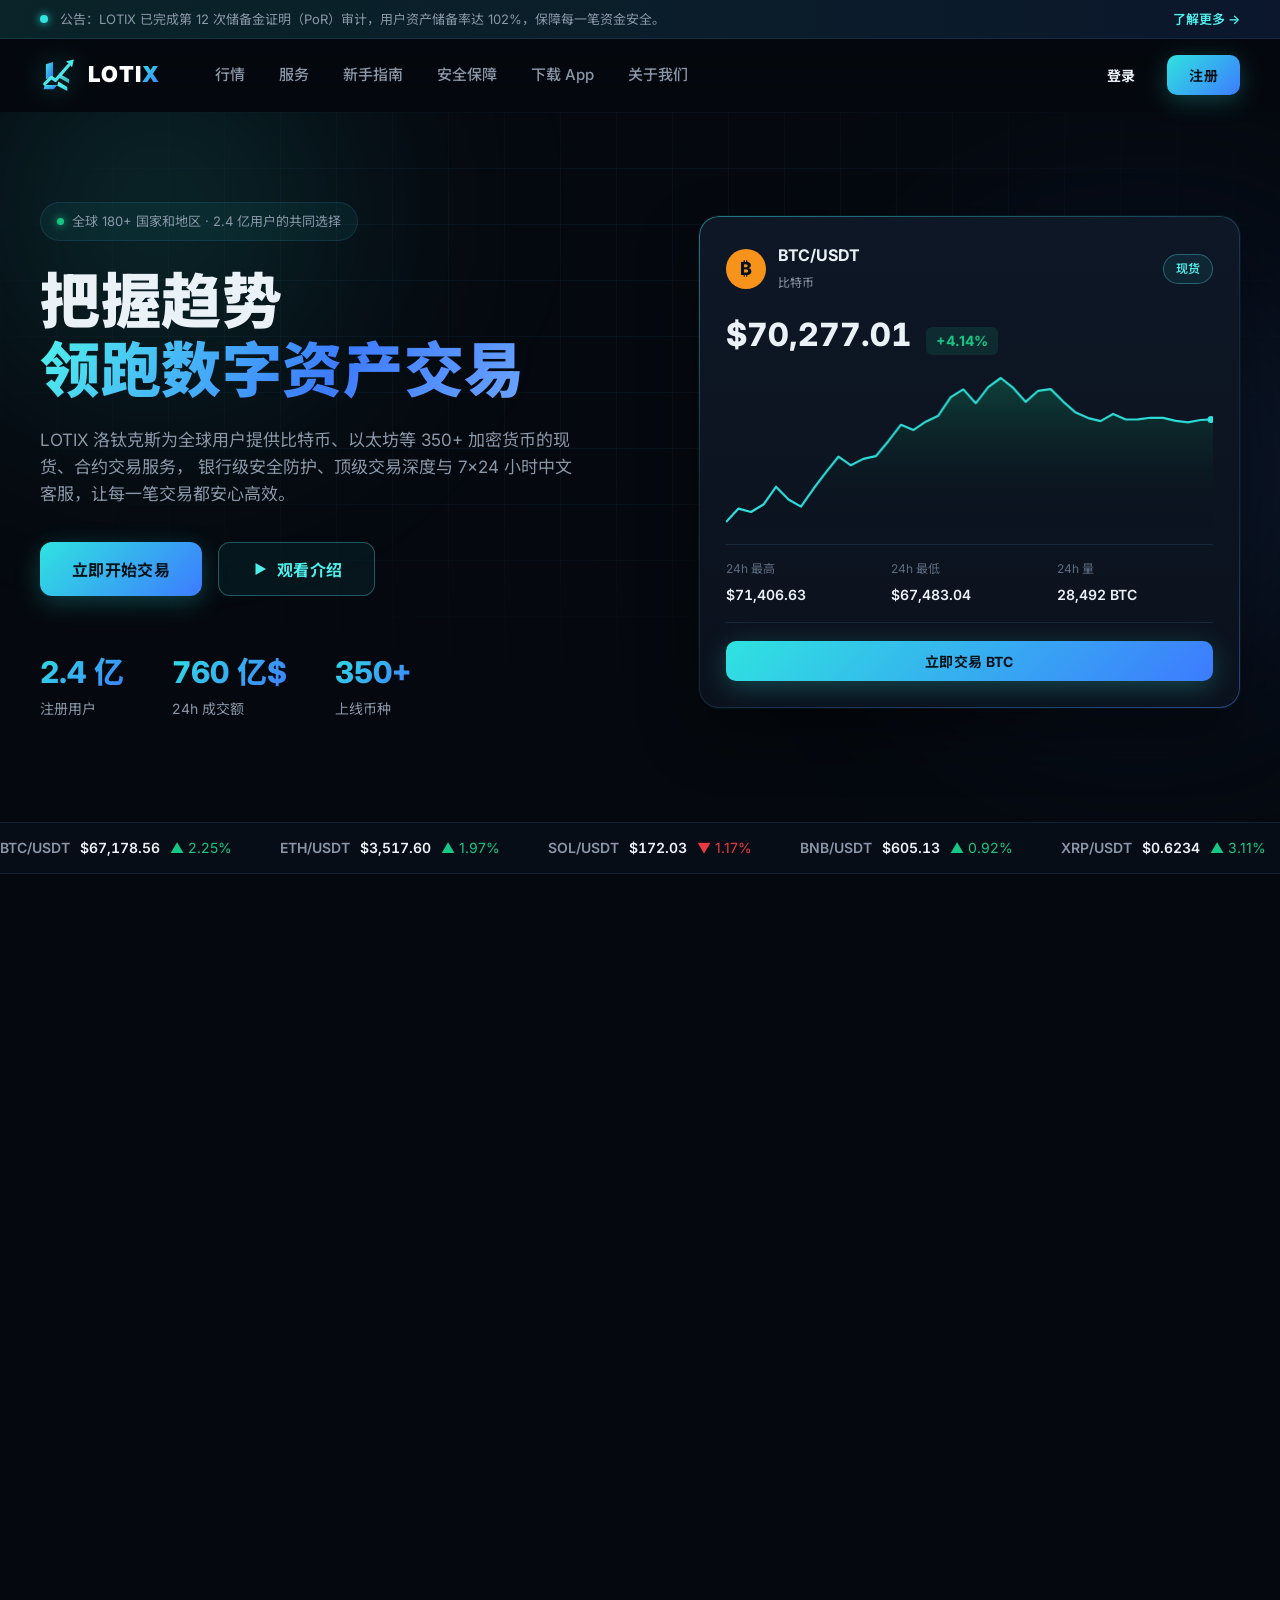
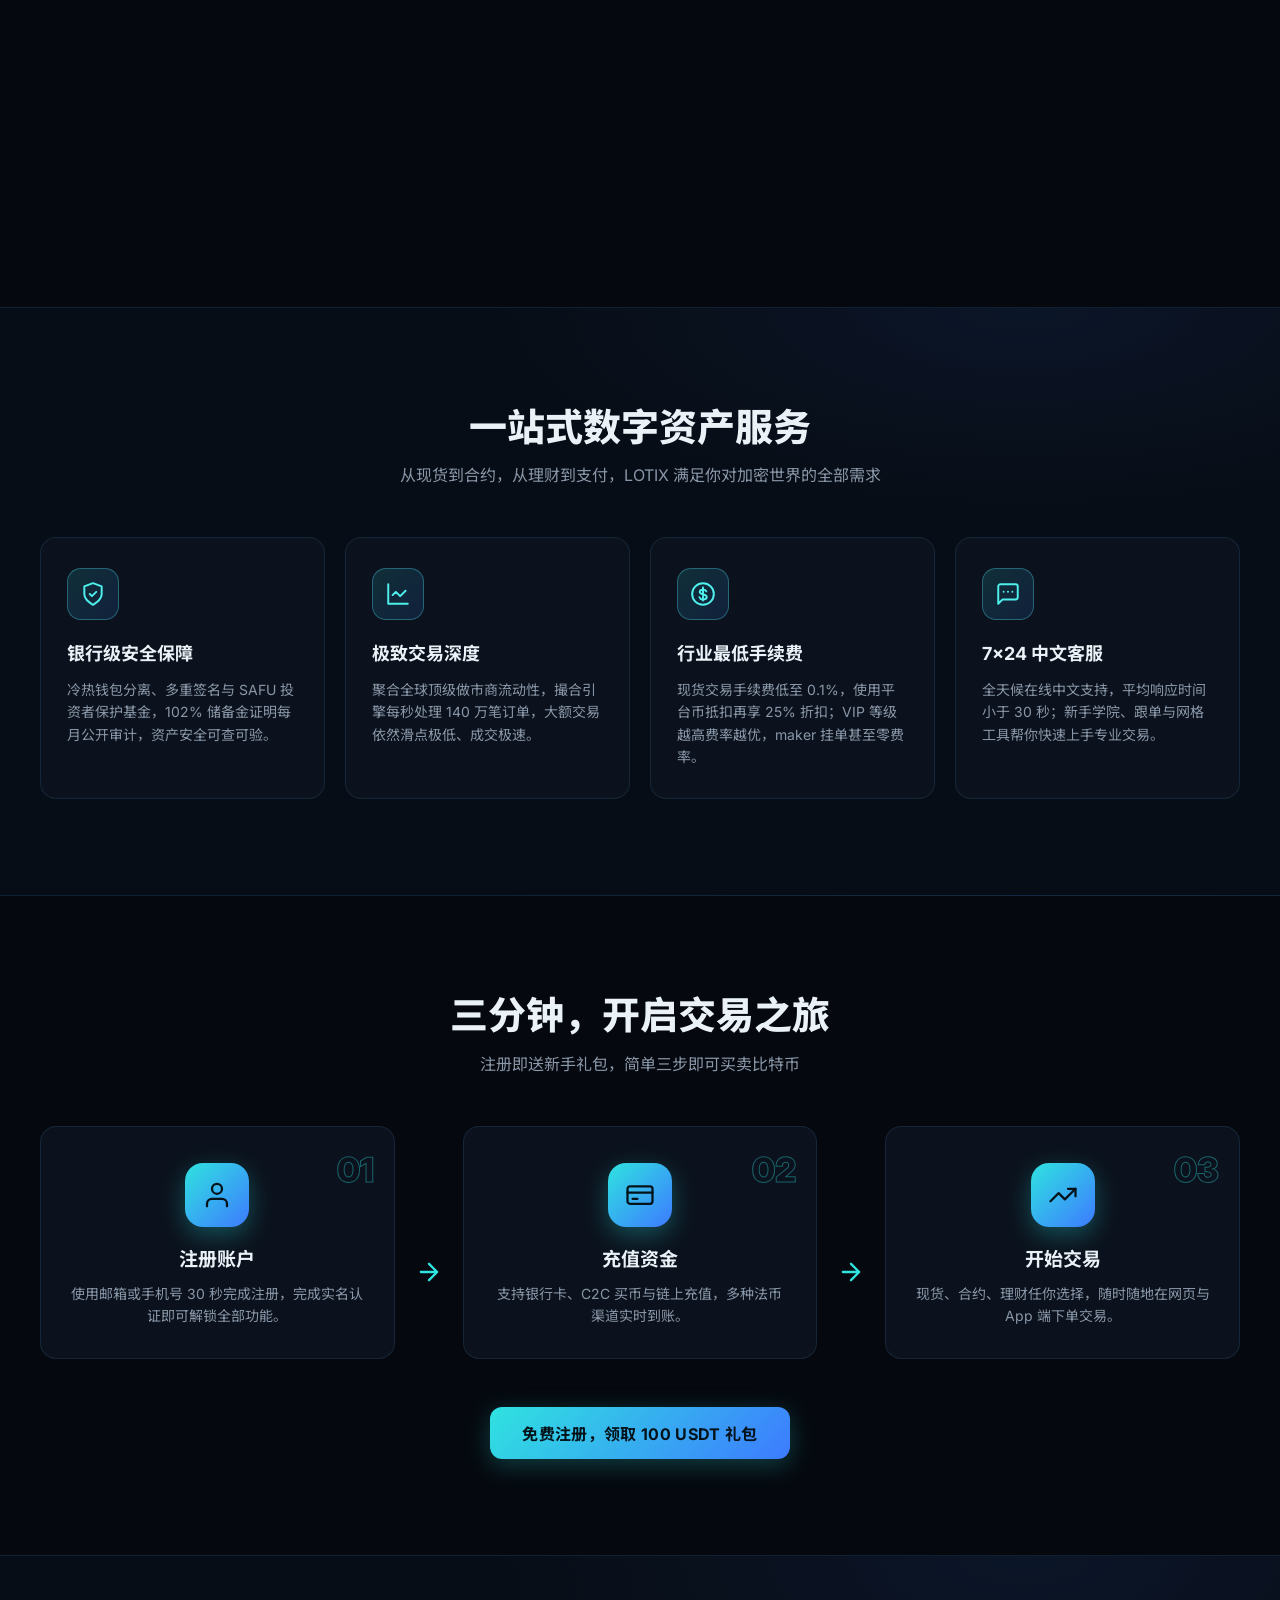
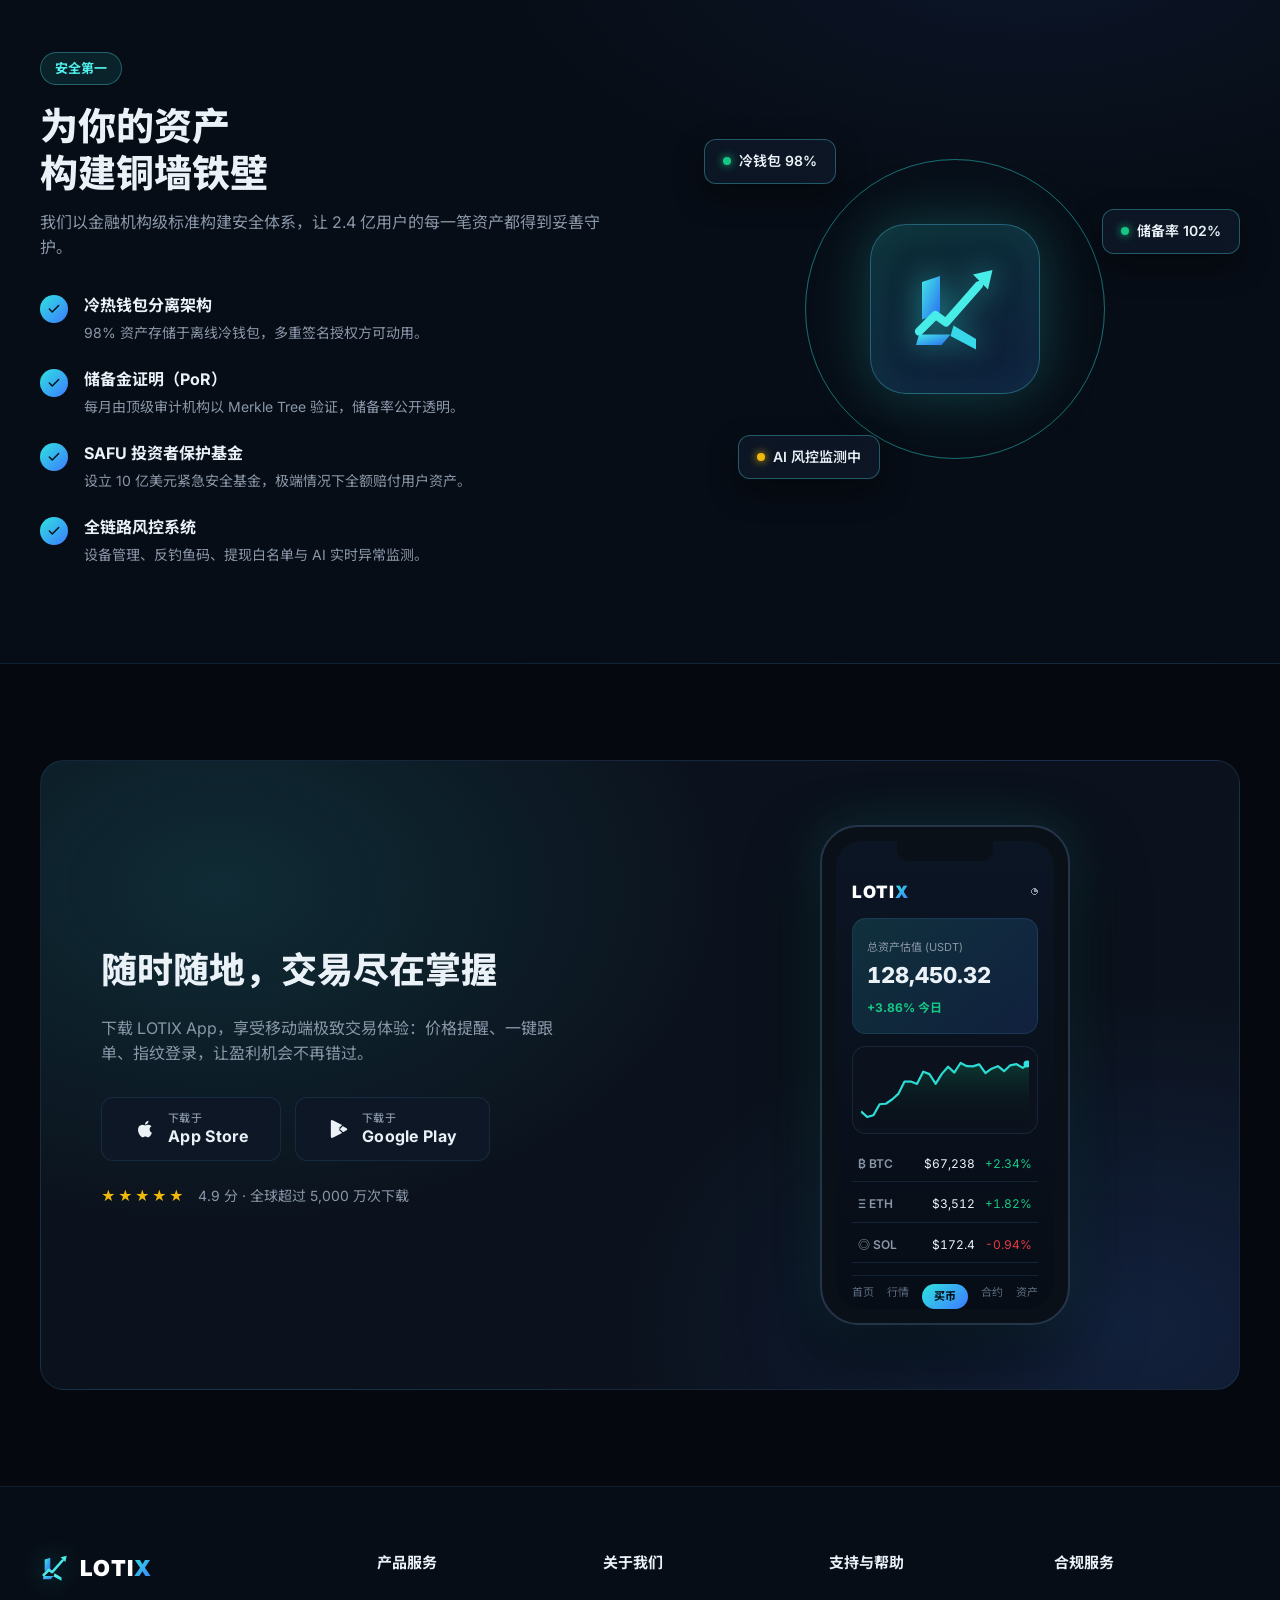
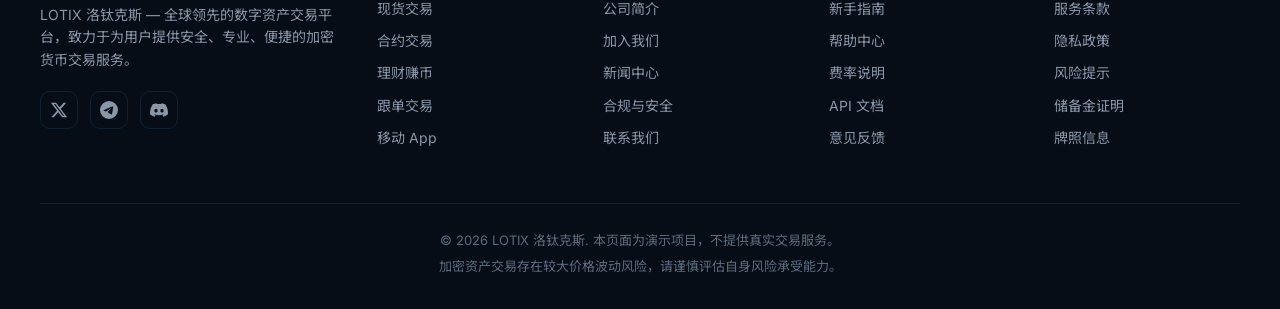
==== index.html @ feaff36c "feat: LOTIX 数字资产交易平台单页网站 - 币安/OKX 风格深色主题" ====
<!DOCTYPE html>
<html lang="zh-CN">
<head>
  <meta charset="UTF-8" />
  <meta name="viewport" content="width=device-width, initial-scale=1.0" />
  <title>LOTIX 洛钛克斯 — 全球领先的数字资产交易平台</title>
  <meta name="description" content="LOTIX 是全球领先的数字资产交易平台，提供安全、专业、便捷的比特币、以太坊等加密货币现货与合约交易服务。" />
  <link rel="icon" href="data:image/svg+xml,%3Csvg xmlns='http://www.w3.org/2000/svg' viewBox='0 0 128 128'%3E%3Cdefs%3E%3ClinearGradient id='g' x1='0' y1='0' x2='1' y2='1'%3E%3Cstop offset='0' stop-color='%2343E9E8'/%3E%3Cstop offset='1' stop-color='%232A6BF0'/%3E%3C/linearGradient%3E%3C/defs%3E%3Cpolygon points='20,28 44,20 44,70 20,78' fill='url(%23g)'/%3E%3Cpath d='M16,94 L38,72 L52,82 L96,32' stroke='%2349EDE8' stroke-width='11' fill='none' stroke-linecap='round' stroke-linejoin='round'/%3E%3Cpolygon points='88,18 114,12 108,38' fill='%2349EDE8'/%3E%3Cpolygon points='16,98 58,98 46,112 12,112' fill='url(%23g)'/%3E%3Cpolygon points='62,86 92,104 92,118 58,100' fill='%2337D8E8'/%3E%3C/svg%3E" />
  <link rel="preconnect" href="https://fonts.googleapis.com" />
  <link rel="preconnect" href="https://fonts.gstatic.com" crossorigin />
  <link href="https://fonts.googleapis.com/css2?family=Inter:wght@400;500;600;700;800;900&family=Noto+Sans+SC:wght@400;500;700;900&display=swap" rel="stylesheet" />
  <link rel="stylesheet" href="css/style.css" />
</head>
<body>

  <!-- 公告条 -->
  <div class="announce-bar">
    <div class="container announce-inner">
      <span class="announce-dot"></span>
      <p class="announce-text">公告：LOTIX 已完成第 12 次储备金证明（PoR）审计，用户资产储备率达 102%，保障每一笔资金安全。</p>
      <a href="#security" class="announce-link">了解更多 &rarr;</a>
    </div>
  </div>

  <!-- 导航栏 -->
  <header class="header" id="header">
    <div class="container nav-inner">
      <a href="#" class="logo" aria-label="LOTIX 首页">
        <svg class="logo-mark" viewBox="0 0 128 128" width="38" height="38" aria-hidden="true">
          <defs>
            <linearGradient id="logoGradA" x1="0" y1="0" x2="1" y2="1">
              <stop offset="0" stop-color="#43E9E8"/><stop offset="1" stop-color="#2A6BF0"/>
            </linearGradient>
            <linearGradient id="logoGradB" x1="0" y1="0" x2="1" y2="1">
              <stop offset="0" stop-color="#6FF5F0"/><stop offset="1" stop-color="#2FD9E2"/>
            </linearGradient>
          </defs>
          <polygon points="20,28 44,20 44,70 20,78" fill="url(#logoGradA)"/>
          <path d="M16,94 L38,72 L52,82 L96,32" stroke="url(#logoGradB)" stroke-width="11" fill="none" stroke-linecap="round" stroke-linejoin="round"/>
          <polygon points="88,18 114,12 108,38" fill="#49EDE8"/>
          <polygon points="16,98 58,98 46,112 12,112" fill="url(#logoGradA)"/>
          <polygon points="62,86 92,104 92,118 58,100" fill="url(#logoGradB)"/>
          <polygon points="70,62 98,78 98,92 66,74" fill="url(#logoGradB)" opacity="0.85"/>
        </svg>
        <span class="logo-text">LOTI<em>X</em></span>
      </a>

      <nav class="nav-links" id="navLinks">
        <a href="#markets" class="nav-link">行情</a>
        <a href="#features" class="nav-link">服务</a>
        <a href="#start" class="nav-link">新手指南</a>
        <a href="#security" class="nav-link">安全保障</a>
        <a href="#app" class="nav-link">下载 App</a>
        <a href="#footer" class="nav-link">关于我们</a>
      </nav>

      <div class="nav-actions">
        <button class="btn btn-ghost" type="button">登录</button>
        <button class="btn btn-primary" type="button">注册</button>
      </div>

      <button class="nav-toggle" id="navToggle" aria-label="打开菜单" aria-expanded="false">
        <span></span><span></span><span></span>
      </button>
    </div>
  </header>

  <!-- 移动端菜单 -->
  <div class="mobile-menu" id="mobileMenu">
    <a href="#markets" class="mobile-link">行情</a>
    <a href="#features" class="mobile-link">服务</a>
    <a href="#start" class="mobile-link">新手指南</a>
    <a href="#security" class="mobile-link">安全保障</a>
    <a href="#app" class="mobile-link">下载 App</a>
    <a href="#footer" class="mobile-link">关于我们</a>
    <div class="mobile-actions">
      <button class="btn btn-ghost" type="button">登录</button>
      <button class="btn btn-primary" type="button">立即注册</button>
    </div>
  </div>

  <main>
    <!-- Hero -->
    <section class="hero">
      <div class="hero-glow hero-glow-1"></div>
      <div class="hero-glow hero-glow-2"></div>
      <div class="hero-grid-bg" aria-hidden="true"></div>
      <div class="container hero-inner">
        <div class="hero-copy reveal">
          <div class="hero-badge">
            <span class="badge-live"></span>
            全球 180+ 国家和地区 · 2.4 亿用户的共同选择
          </div>
          <h1 class="hero-title">
            把握趋势<br />
            <span class="text-gradient">领跑数字资产交易</span>
          </h1>
          <p class="hero-desc">
            LOTIX 洛钛克斯为全球用户提供比特币、以太坊等 350+ 加密货币的现货、合约交易服务，
            银行级安全防护、顶级交易深度与 7&times;24 小时中文客服，让每一笔交易都安心高效。
          </p>
          <div class="hero-cta">
            <button class="btn btn-primary btn-lg" type="button">立即开始交易</button>
            <button class="btn btn-outline btn-lg" type="button">
              <svg width="18" height="18" viewBox="0 0 24 24" fill="currentColor"><polygon points="6 4 20 12 6 20 6 4"></polygon></svg>
              观看介绍
            </button>
          </div>
          <div class="hero-stats">
            <div class="hero-stat">
              <strong class="count-up" data-target="2.4" data-decimals="1" data-suffix=" 亿">0</strong>
              <span>注册用户</span>
            </div>
            <div class="hero-stat">
              <strong class="count-up" data-target="760" data-decimals="0" data-suffix=" 亿$">0</strong>
              <span>24h 成交额</span>
            </div>
            <div class="hero-stat">
              <strong class="count-up" data-target="350" data-decimals="0" data-suffix="+">0</strong>
              <span>上线币种</span>
            </div>
          </div>
        </div>

        <!-- Hero 交易卡片 -->
        <div class="hero-card reveal">
          <div class="ticker-card">
            <div class="ticker-head">
              <div class="ticker-coin">
                <span class="coin-icon coin-btc">₿</span>
                <div>
                  <strong>BTC/USDT</strong>
                  <small>比特币</small>
                </div>
              </div>
              <span class="ticker-tag">现货</span>
            </div>
            <div class="ticker-price">
              <span id="heroPrice">$67,238.50</span>
              <span class="ticker-change up" id="heroChange">+2.34%</span>
            </div>
            <canvas id="heroChart" width="420" height="160" aria-label="BTC 价格走势图"></canvas>
            <div class="ticker-foot">
              <div><small>24h 最高</small><strong id="heroHigh">$68,120.00</strong></div>
              <div><small>24h 最低</small><strong id="heroLow">$65,840.00</strong></div>
              <div><small>24h 量</small><strong>28,492 BTC</strong></div>
            </div>
            <button class="btn btn-primary btn-block" type="button">立即交易 BTC</button>
          </div>
        </div>
      </div>
    </section>

    <!-- 滚动行情条 -->
    <div class="marquee" aria-hidden="true">
      <div class="marquee-track" id="marqueeTrack"></div>
    </div>

    <!-- 热门行情 -->
    <section class="section" id="markets">
      <div class="container">
        <div class="section-head reveal">
          <div>
            <h2 class="section-title">热门市场行情</h2>
            <p class="section-sub">实时追踪主流加密货币价格，把握每一个交易机会</p>
          </div>
          <a href="#" class="section-more">查看全部市场 &rarr;</a>
        </div>

        <div class="market-table reveal">
          <div class="market-row market-row-head">
            <span class="col-coin">币种</span>
            <span class="col-price">最新价格</span>
            <span class="col-change">24h 涨跌</span>
            <span class="col-high">24h 最高</span>
            <span class="col-action">操作</span>
          </div>
          <div id="marketRows"><!-- JS 渲染 --></div>
        </div>
      </div>
    </section>

    <!-- 核心服务 -->
    <section class="section section-alt" id="features">
      <div class="container">
        <div class="section-head section-head-center reveal">
          <div>
            <h2 class="section-title">一站式数字资产服务</h2>
            <p class="section-sub">从现货到合约，从理财到支付，LOTIX 满足你对加密世界的全部需求</p>
          </div>
        </div>

        <div class="feature-grid">
          <article class="feature-card reveal">
            <div class="feature-icon">
              <svg viewBox="0 0 24 24" fill="none" stroke="currentColor" stroke-width="1.8" stroke-linecap="round" stroke-linejoin="round"><path d="M12 22s8-4 8-10V5l-8-3-8 3v7c0 6 8 10 8 10z"/><path d="m9 12 2 2 4-4"/></svg>
            </div>
            <h3>银行级安全保障</h3>
            <p>冷热钱包分离、多重签名与 SAFU 投资者保护基金，102% 储备金证明每月公开审计，资产安全可查可验。</p>
          </article>

          <article class="feature-card reveal">
            <div class="feature-icon">
              <svg viewBox="0 0 24 24" fill="none" stroke="currentColor" stroke-width="1.8" stroke-linecap="round" stroke-linejoin="round"><path d="M3 3v18h18"/><path d="m19 9-5 5-4-4-3 3"/></svg>
            </div>
            <h3>极致交易深度</h3>
            <p>聚合全球顶级做市商流动性，撮合引擎每秒处理 140 万笔订单，大额交易依然滑点极低、成交极速。</p>
          </article>

          <article class="feature-card reveal">
            <div class="feature-icon">
              <svg viewBox="0 0 24 24" fill="none" stroke="currentColor" stroke-width="1.8" stroke-linecap="round" stroke-linejoin="round"><circle cx="12" cy="12" r="10"/><path d="M12 6v12M15 9.5a3 3 0 0 0-3-1.5c-1.7 0-3 .9-3 2.2 0 3 6.5 1.6 6.5 4.6 0 1.3-1.5 2.2-3.5 2.2a3.2 3.2 0 0 1-3.3-2"/></svg>
            </div>
            <h3>行业最低手续费</h3>
            <p>现货交易手续费低至 0.1%，使用平台币抵扣再享 25% 折扣；VIP 等级越高费率越优，maker 挂单甚至零费率。</p>
          </article>

          <article class="feature-card reveal">
            <div class="feature-icon">
              <svg viewBox="0 0 24 24" fill="none" stroke="currentColor" stroke-width="1.8" stroke-linecap="round" stroke-linejoin="round"><path d="M21 15a2 2 0 0 1-2 2H7l-4 4V5a2 2 0 0 1 2-2h14a2 2 0 0 1 2 2z"/><path d="M8 10h.01M12 10h.01M16 10h.01"/></svg>
            </div>
            <h3>7&times;24 中文客服</h3>
            <p>全天候在线中文支持，平均响应时间小于 30 秒；新手学院、跟单与网格工具帮你快速上手专业交易。</p>
          </article>
        </div>
      </div>
    </section>

    <!-- 三步开始 -->
    <section class="section" id="start">
      <div class="container">
        <div class="section-head section-head-center reveal">
          <div>
            <h2 class="section-title">三分钟，开启交易之旅</h2>
            <p class="section-sub">注册即送新手礼包，简单三步即可买卖比特币</p>
          </div>
        </div>

        <div class="steps">
          <div class="step-item reveal">
            <div class="step-num">01</div>
            <div class="step-icon">
              <svg viewBox="0 0 24 24" fill="none" stroke="currentColor" stroke-width="1.8" stroke-linecap="round" stroke-linejoin="round"><path d="M20 21v-2a4 4 0 0 0-4-4H8a4 4 0 0 0-4 4v2"/><circle cx="12" cy="7" r="4"/></svg>
            </div>
            <h3>注册账户</h3>
            <p>使用邮箱或手机号 30 秒完成注册，完成实名认证即可解锁全部功能。</p>
          </div>
          <div class="step-arrow reveal" aria-hidden="true">
            <svg viewBox="0 0 24 24" fill="none" stroke="currentColor" stroke-width="2" stroke-linecap="round" stroke-linejoin="round"><path d="M5 12h14M12 5l7 7-7 7"/></svg>
          </div>
          <div class="step-item reveal">
            <div class="step-num">02</div>
            <div class="step-icon">
              <svg viewBox="0 0 24 24" fill="none" stroke="currentColor" stroke-width="1.8" stroke-linecap="round" stroke-linejoin="round"><rect x="2" y="5" width="20" height="14" rx="2"/><path d="M2 10h20M6 15h4"/></svg>
            </div>
            <h3>充值资金</h3>
            <p>支持银行卡、C2C 买币与链上充值，多种法币渠道实时到账。</p>
          </div>
          <div class="step-arrow reveal" aria-hidden="true">
            <svg viewBox="0 0 24 24" fill="none" stroke="currentColor" stroke-width="2" stroke-linecap="round" stroke-linejoin="round"><path d="M5 12h14M12 5l7 7-7 7"/></svg>
          </div>
          <div class="step-item reveal">
            <div class="step-num">03</div>
            <div class="step-icon">
              <svg viewBox="0 0 24 24" fill="none" stroke="currentColor" stroke-width="1.8" stroke-linecap="round" stroke-linejoin="round"><path d="M22 7 13.5 15.5 8.5 10.5 2 17"/><path d="M16 7h6v6"/></svg>
            </div>
            <h3>开始交易</h3>
            <p>现货、合约、理财任你选择，随时随地在网页与 App 端下单交易。</p>
          </div>
        </div>

        <div class="start-cta reveal">
          <button class="btn btn-primary btn-lg" type="button">免费注册，领取 100 USDT 礼包</button>
        </div>
      </div>
    </section>

    <!-- 安全保障 -->
    <section class="section section-alt" id="security">
      <div class="container security-inner">
        <div class="security-copy reveal">
          <div class="section-tag">安全第一</div>
          <h2 class="section-title">为你的资产<br />构建铜墙铁壁</h2>
          <p class="section-sub">我们以金融机构级标准构建安全体系，让 2.4 亿用户的每一笔资产都得到妥善守护。</p>
          <ul class="security-list">
            <li>
              <span class="check-icon"><svg viewBox="0 0 24 24" fill="none" stroke="currentColor" stroke-width="2.5" stroke-linecap="round" stroke-linejoin="round"><path d="M20 6 9 17l-5-5"/></svg></span>
              <div><strong>冷热钱包分离架构</strong><p>98% 资产存储于离线冷钱包，多重签名授权方可动用。</p></div>
            </li>
            <li>
              <span class="check-icon"><svg viewBox="0 0 24 24" fill="none" stroke="currentColor" stroke-width="2.5" stroke-linecap="round" stroke-linejoin="round"><path d="M20 6 9 17l-5-5"/></svg></span>
              <div><strong>储备金证明（PoR）</strong><p>每月由顶级审计机构以 Merkle Tree 验证，储备率公开透明。</p></div>
            </li>
            <li>
              <span class="check-icon"><svg viewBox="0 0 24 24" fill="none" stroke="currentColor" stroke-width="2.5" stroke-linecap="round" stroke-linejoin="round"><path d="M20 6 9 17l-5-5"/></svg></span>
              <div><strong>SAFU 投资者保护基金</strong><p>设立 10 亿美元紧急安全基金，极端情况下全额赔付用户资产。</p></div>
            </li>
            <li>
              <span class="check-icon"><svg viewBox="0 0 24 24" fill="none" stroke="currentColor" stroke-width="2.5" stroke-linecap="round" stroke-linejoin="round"><path d="M20 6 9 17l-5-5"/></svg></span>
              <div><strong>全链路风控系统</strong><p>设备管理、反钓鱼码、提现白名单与 AI 实时异常监测。</p></div>
            </li>
          </ul>
        </div>

        <div class="security-visual reveal">
          <div class="shield-ring ring-1"></div>
          <div class="shield-ring ring-2"></div>
          <div class="shield-core">
            <svg viewBox="0 0 128 128" aria-hidden="true">
              <defs>
                <linearGradient id="shieldGrad" x1="0" y1="0" x2="1" y2="1">
                  <stop offset="0" stop-color="#43E9E8"/><stop offset="1" stop-color="#2A6BF0"/>
                </linearGradient>
              </defs>
              <polygon points="20,28 44,20 44,70 20,78" fill="url(#shieldGrad)"/>
              <path d="M16,94 L38,72 L52,82 L96,32" stroke="#49EDE8" stroke-width="11" fill="none" stroke-linecap="round" stroke-linejoin="round"/>
              <polygon points="88,18 114,12 108,38" fill="#49EDE8"/>
              <polygon points="16,98 58,98 46,112 12,112" fill="url(#shieldGrad)"/>
              <polygon points="62,86 92,104 92,118 58,100" fill="#37D8E8"/>
            </svg>
          </div>
          <div class="float-chip chip-1">
            <span class="chip-dot ok"></span>冷钱包 98%
          </div>
          <div class="float-chip chip-2">
            <span class="chip-dot ok"></span>储备率 102%
          </div>
          <div class="float-chip chip-3">
            <span class="chip-dot warn"></span>AI 风控监测中
          </div>
        </div>
      </div>
    </section>

    <!-- 下载 App -->
    <section class="section" id="app">
      <div class="container">
        <div class="app-banner reveal">
          <div class="app-copy">
            <h2>随时随地，交易尽在掌握</h2>
            <p>下载 LOTIX App，享受移动端极致交易体验：价格提醒、一键跟单、指纹登录，让盈利机会不再错过。</p>
            <div class="app-btns">
              <button class="btn btn-dark btn-lg" type="button">
                <svg width="22" height="22" viewBox="0 0 24 24" fill="currentColor"><path d="M17.05 20.28c-.98.95-2.05.8-3.08.35-1.09-.46-2.09-.48-3.24 0-1.44.62-2.2.44-3.06-.35C2.79 15.25 3.51 7.59 9.05 7.31c1.35.07 2.29.74 3.08.8 1.18-.24 2.31-.93 3.57-.84 1.51.12 2.65.72 3.4 1.8-3.12 1.87-2.38 5.98.48 7.13-.57 1.5-1.31 2.99-2.54 4.09zM12.03 7.25c-.15-2.23 1.66-4.07 3.74-4.25.29 2.58-2.34 4.5-3.74 4.25z"/></svg>
                <span><small>下载于</small>App Store</span>
              </button>
              <button class="btn btn-dark btn-lg" type="button">
                <svg width="22" height="22" viewBox="0 0 24 24" fill="currentColor"><path d="M3.6 2.3c-.3.3-.5.8-.5 1.4v16.6c0 .6.2 1.1.5 1.4l.1.1L13 12.1v-.2L3.7 2.2l-.1.1zM16.3 15.4l-3.2-3.2v-.2l3.2-3.2.1.1 3.8 2.2c1.1.6 1.1 1.6 0 2.3l-3.8 2.2-.1-.2zM15.4 16.4l-3.3-3.3L3.9 21.3c.4.4 1 .4 1.7.1l9.8-5zM15.4 7.6 5.6 2.6c-.7-.4-1.3-.3-1.7.1l8.2 8.2 3.3-3.3z"/></svg>
                <span><small>下载于</small>Google Play</span>
              </button>
            </div>
            <div class="app-rate">
              <span class="stars">★★★★★</span>
              <span>4.9 分 · 全球超过 5,000 万次下载</span>
            </div>
          </div>

          <div class="app-phone" aria-hidden="true">
            <div class="phone">
              <div class="phone-notch"></div>
              <div class="phone-screen">
                <div class="ph-header">
                  <span class="ph-logo">LOTI<em>X</em></span>
                  <span class="ph-bell">◔</span>
                </div>
                <div class="ph-balance">
                  <small>总资产估值 (USDT)</small>
                  <strong>128,450.32</strong>
                  <span class="ph-up">+3.86% 今日</span>
                </div>
                <div class="ph-chart">
                  <canvas id="phoneChart" width="240" height="90"></canvas>
                </div>
                <div class="ph-rows">
                  <div class="ph-row"><span class="ph-coin">₿ BTC</span><span>$67,238</span><span class="up">+2.34%</span></div>
                  <div class="ph-row"><span class="ph-coin">Ξ ETH</span><span>$3,512</span><span class="up">+1.82%</span></div>
                  <div class="ph-row"><span class="ph-coin">◎ SOL</span><span>$172.4</span><span class="down">-0.94%</span></div>
                </div>
                <div class="ph-nav"><span>首页</span><span>行情</span><span class="ph-nav-buy">买币</span><span>合约</span><span>资产</span></div>
              </div>
            </div>
          </div>
        </div>
      </div>
    </section>
  </main>

  <!-- 页脚 -->
  <footer class="footer" id="footer">
    <div class="container">
      <div class="footer-grid">
        <div class="footer-brand">
          <a href="#" class="logo">
            <svg class="logo-mark" viewBox="0 0 128 128" width="30" height="30" aria-hidden="true">
              <polygon points="20,28 44,20 44,70 20,78" fill="url(#logoGradA)"/>
              <path d="M16,94 L38,72 L52,82 L96,32" stroke="url(#logoGradB)" stroke-width="11" fill="none" stroke-linecap="round" stroke-linejoin="round"/>
              <polygon points="88,18 114,12 108,38" fill="#49EDE8"/>
              <polygon points="16,98 58,98 46,112 12,112" fill="url(#logoGradA)"/>
              <polygon points="62,86 92,104 92,118 58,100" fill="url(#logoGradB)"/>
            </svg>
            <span class="logo-text">LOTI<em>X</em></span>
          </a>
          <p>LOTIX 洛钛克斯 — 全球领先的数字资产交易平台，致力于为用户提供安全、专业、便捷的加密货币交易服务。</p>
          <div class="footer-social">
            <a href="#" aria-label="Twitter / X">
              <svg viewBox="0 0 24 24" fill="currentColor"><path d="M18.244 2.25h3.308l-7.227 8.26 8.502 11.24H16.17l-5.214-6.817L4.99 21.75H1.68l7.73-8.835L1.254 2.25H8.08l4.713 6.231zm-1.161 17.52h1.833L7.084 4.126H5.117z"/></svg>
            </a>
            <a href="#" aria-label="Telegram">
              <svg viewBox="0 0 24 24" fill="currentColor"><path d="M11.944 0A12 12 0 0 0 0 12a12 12 0 0 0 12 12 12 12 0 0 0 12-12A12 12 0 0 0 12 0a12 12 0 0 0-.056 0zm4.962 7.224c.1-.002.321.023.465.14a.506.506 0 0 1 .171.325c.016.093.036.306.02.472-.18 1.898-.962 6.502-1.36 8.627-.168.9-.499 1.201-.82 1.23-.696.065-1.225-.46-1.9-.902-1.056-.693-1.653-1.124-2.678-1.8-1.185-.78-.417-1.21.258-1.91.177-.184 3.247-2.977 3.307-3.23.007-.032.014-.15-.056-.212s-.174-.041-.249-.024c-.106.024-1.793 1.14-5.061 3.345-.48.33-.913.49-1.302.48-.428-.008-1.252-.241-1.865-.44-.752-.245-1.349-.374-1.297-.789.027-.216.325-.437.893-.663 3.498-1.524 5.83-2.529 6.998-3.014 3.332-1.386 4.025-1.627 4.476-1.635z"/></svg>
            </a>
            <a href="#" aria-label="Discord">
              <svg viewBox="0 0 24 24" fill="currentColor"><path d="M20.317 4.369a19.79 19.79 0 0 0-4.885-1.515.074.074 0 0 0-.079.037c-.21.375-.444.864-.608 1.25a18.27 18.27 0 0 0-5.487 0 12.64 12.64 0 0 0-.617-1.25.077.077 0 0 0-.079-.037A19.736 19.736 0 0 0 3.677 4.37a.07.07 0 0 0-.032.027C.533 9.046-.32 13.58.099 18.057a.082.082 0 0 0 .031.057 19.9 19.9 0 0 0 5.993 3.03.078.078 0 0 0 .084-.028 14.09 14.09 0 0 0 1.226-1.994.076.076 0 0 0-.041-.106 13.107 13.107 0 0 1-1.872-.892.077.077 0 0 1-.008-.128c.126-.094.252-.192.372-.291a.074.074 0 0 1 .077-.01c3.928 1.793 8.18 1.793 12.062 0a.074.074 0 0 1 .078.009c.12.099.246.198.373.292a.077.077 0 0 1-.006.127 12.3 12.3 0 0 1-1.873.892.077.077 0 0 0-.041.107c.36.698.772 1.362 1.225 1.993a.076.076 0 0 0 .084.028 19.84 19.84 0 0 0 6.002-3.03.077.077 0 0 0 .032-.054c.5-5.177-.838-9.674-3.549-13.66a.061.061 0 0 0-.031-.03zM8.02 15.33c-1.183 0-2.157-1.085-2.157-2.419 0-1.333.956-2.419 2.157-2.419 1.21 0 2.176 1.096 2.157 2.42 0 1.333-.956 2.418-2.157 2.418zm7.975 0c-1.183 0-2.157-1.085-2.157-2.419 0-1.333.955-2.419 2.157-2.419 1.21 0 2.176 1.096 2.157 2.42 0 1.333-.946 2.418-2.157 2.418z"/></svg>
            </a>
          </div>
        </div>

        <div class="footer-col">
          <h4>产品服务</h4>
          <a href="#markets">现货交易</a>
          <a href="#markets">合约交易</a>
          <a href="#features">理财赚币</a>
          <a href="#features">跟单交易</a>
          <a href="#app">移动 App</a>
        </div>
        <div class="footer-col">
          <h4>关于我们</h4>
          <a href="#">公司简介</a>
          <a href="#">加入我们</a>
          <a href="#">新闻中心</a>
          <a href="#security">合规与安全</a>
          <a href="#">联系我们</a>
        </div>
        <div class="footer-col">
          <h4>支持与帮助</h4>
          <a href="#start">新手指南</a>
          <a href="#">帮助中心</a>
          <a href="#">费率说明</a>
          <a href="#">API 文档</a>
          <a href="#">意见反馈</a>
        </div>
        <div class="footer-col">
          <h4>合规服务</h4>
          <a href="#">服务条款</a>
          <a href="#">隐私政策</a>
          <a href="#">风险提示</a>
          <a href="#">储备金证明</a>
          <a href="#">牌照信息</a>
        </div>
      </div>

      <div class="footer-bottom">
        <p>&copy; 2026 LOTIX 洛钛克斯. 本页面为演示项目，不提供真实交易服务。</p>
        <p>加密资产交易存在较大价格波动风险，请谨慎评估自身风险承受能力。</p>
      </div>
    </div>
  </footer>

  <script src="js/main.js"></script>
</body>
</html>
---- css/style.css ----
/* ============================================================
   LOTIX — 数字资产交易平台单页样式
   配色：深色底 + 青(#2FE3E0)蓝(#3D7BFF)渐变，参考币安/OKX
   ============================================================ */
:root {
  --bg: #05090F;
  --bg-soft: #070D16;
  --surface: #0B121D;
  --surface-2: #0E1726;
  --border: rgba(96, 178, 255, 0.12);
  --border-strong: rgba(77, 219, 232, 0.35);

  --cyan: #2FE3E0;
  --cyan-bright: #4FF0EC;
  --blue: #3D7BFF;
  --blue-deep: #2A5BE8;
  --grad: linear-gradient(135deg, #2FE3E0 0%, #3D7BFF 100%);
  --grad-soft: linear-gradient(135deg, rgba(47,227,224,.14), rgba(61,123,255,.14));

  --up: #16C784;
  --down: #EA3943;

  --text: #EAF2F8;
  --muted: #8A97A8;
  --muted-2: #5C6B7E;

  --radius: 16px;
  --radius-sm: 10px;
  --header-h: 72px;
  --font: "Inter", "Noto Sans SC", -apple-system, "PingFang SC", "Microsoft YaHei", sans-serif;
}

* { margin: 0; padding: 0; box-sizing: border-box; }

html { scroll-behavior: smooth; }

body {
  font-family: var(--font);
  background: var(--bg);
  color: var(--text);
  line-height: 1.6;
  -webkit-font-smoothing: antialiased;
  overflow-x: hidden;
}

a { color: inherit; text-decoration: none; }
button { font-family: inherit; cursor: pointer; border: none; background: none; color: inherit; }
canvas { display: block; max-width: 100%; }

.container {
  width: min(1200px, calc(100% - 40px));
  margin: 0 auto;
}

/* ---------------- 按钮 ---------------- */
.btn {
  display: inline-flex;
  align-items: center;
  justify-content: center;
  gap: 8px;
  padding: 10px 22px;
  border-radius: 10px;
  font-size: 14px;
  font-weight: 700;
  letter-spacing: .02em;
  transition: transform .2s ease, box-shadow .2s ease, background .2s ease, border-color .2s ease;
  white-space: nowrap;
}
.btn-lg { padding: 14px 32px; font-size: 16px; border-radius: 12px; }
.btn-block { width: 100%; }

.btn-primary {
  background: var(--grad);
  color: #04121A;
  box-shadow: 0 6px 24px rgba(47, 227, 224, .25);
}
.btn-primary:hover {
  transform: translateY(-2px);
  box-shadow: 0 10px 32px rgba(47, 227, 224, .4);
}

.btn-outline {
  border: 1px solid var(--border-strong);
  color: var(--cyan-bright);
  background: rgba(47, 227, 224, .06);
}
.btn-outline:hover { background: rgba(47, 227, 224, .14); transform: translateY(-2px); }

.btn-ghost { color: var(--text); }
.btn-ghost:hover { color: var(--cyan-bright); }

.btn-dark {
  background: #0E1726;
  color: var(--text);
  border: 1px solid var(--border);
  gap: 12px;
}
.btn-dark:hover { border-color: var(--border-strong); transform: translateY(-2px); }
.btn-dark span { display: flex; flex-direction: column; line-height: 1.25; text-align: left; }
.btn-dark small { font-size: 11px; color: var(--muted); font-weight: 500; }

/* ---------------- 公告条 ---------------- */
.announce-bar {
  background: linear-gradient(90deg, rgba(47,227,224,.12), rgba(61,123,255,.12));
  border-bottom: 1px solid var(--border);
  font-size: 13px;
}
.announce-inner {
  display: flex;
  align-items: center;
  gap: 12px;
  height: 38px;
}
.announce-dot {
  width: 8px; height: 8px; border-radius: 50%;
  background: var(--cyan);
  box-shadow: 0 0 8px var(--cyan);
  flex-shrink: 0;
  animation: pulse 1.8s infinite;
}
@keyframes pulse { 0%,100% { opacity: 1; } 50% { opacity: .35; } }
.announce-text { color: var(--muted); flex: 1; white-space: nowrap; overflow: hidden; text-overflow: ellipsis; }
.announce-link { color: var(--cyan-bright); font-weight: 600; flex-shrink: 0; }
.announce-link:hover { text-decoration: underline; }

/* ---------------- 导航 ---------------- */
.header {
  position: sticky;
  top: 0;
  z-index: 100;
  background: rgba(5, 9, 15, .72);
  backdrop-filter: blur(16px);
  -webkit-backdrop-filter: blur(16px);
  border-bottom: 1px solid transparent;
  transition: border-color .25s, background .25s;
}
.header.scrolled {
  background: rgba(5, 9, 15, .92);
  border-bottom-color: var(--border);
}
.nav-inner {
  height: var(--header-h);
  display: flex;
  align-items: center;
  gap: 40px;
}
.logo { display: flex; align-items: center; gap: 10px; flex-shrink: 0; }
.logo-mark { filter: drop-shadow(0 0 12px rgba(47,227,224,.35)); }
.logo-text {
  font-size: 22px;
  font-weight: 900;
  letter-spacing: .06em;
  color: #fff;
}
.logo-text em {
  font-style: normal;
  background: var(--grad);
  -webkit-background-clip: text;
  background-clip: text;
  -webkit-text-fill-color: transparent;
}

.nav-links { display: flex; gap: 6px; flex: 1; }
.nav-link {
  padding: 8px 14px;
  border-radius: 8px;
  font-size: 15px;
  font-weight: 500;
  color: var(--muted);
  transition: color .2s, background .2s;
}
.nav-link:hover { color: var(--text); background: rgba(255,255,255,.05); }

.nav-actions { display: flex; align-items: center; gap: 10px; }

.nav-toggle {
  display: none;
  flex-direction: column;
  gap: 5px;
  padding: 8px;
}
.nav-toggle span {
  width: 22px; height: 2px;
  background: var(--text);
  border-radius: 2px;
  transition: .3s;
}
.nav-toggle.open span:nth-child(1) { transform: translateY(7px) rotate(45deg); }
.nav-toggle.open span:nth-child(2) { opacity: 0; }
.nav-toggle.open span:nth-child(3) { transform: translateY(-7px) rotate(-45deg); }

.mobile-menu {
  display: none;
  position: fixed;
  top: calc(38px + var(--header-h));
  left: 0; right: 0;
  z-index: 99;
  background: rgba(7, 13, 22, .98);
  backdrop-filter: blur(16px);
  border-bottom: 1px solid var(--border);
  padding: 16px 20px 24px;
  flex-direction: column;
}
.mobile-menu.open { display: flex; }
.mobile-link {
  padding: 14px 8px;
  font-size: 16px;
  font-weight: 500;
  border-bottom: 1px solid var(--border);
  color: var(--text);
}
.mobile-actions { display: flex; gap: 12px; margin-top: 20px; }
.mobile-actions .btn { flex: 1; }

/* ---------------- Hero ---------------- */
.hero {
  position: relative;
  padding: 90px 0 100px;
  overflow: hidden;
}
.hero-glow {
  position: absolute;
  border-radius: 50%;
  filter: blur(110px);
  pointer-events: none;
}
.hero-glow-1 {
  width: 560px; height: 560px;
  background: radial-gradient(circle, rgba(47,227,224,.22), transparent 65%);
  top: -180px; left: -120px;
}
.hero-glow-2 {
  width: 640px; height: 640px;
  background: radial-gradient(circle, rgba(61,123,255,.22), transparent 65%);
  top: 40px; right: -180px;
}
.hero-grid-bg {
  position: absolute;
  inset: 0;
  background-image:
    linear-gradient(rgba(96,178,255,.05) 1px, transparent 1px),
    linear-gradient(90deg, rgba(96,178,255,.05) 1px, transparent 1px);
  background-size: 56px 56px;
  mask-image: radial-gradient(ellipse 80% 70% at 50% 30%, #000 30%, transparent 75%);
  -webkit-mask-image: radial-gradient(ellipse 80% 70% at 50% 30%, #000 30%, transparent 75%);
}

.hero-inner {
  position: relative;
  display: grid;
  grid-template-columns: 1.05fr .95fr;
  gap: 60px;
  align-items: center;
}

.hero-badge {
  display: inline-flex;
  align-items: center;
  gap: 8px;
  padding: 8px 16px;
  border: 1px solid var(--border);
  border-radius: 999px;
  background: rgba(47,227,224,.06);
  font-size: 13px;
  color: var(--muted);
  margin-bottom: 26px;
}
.badge-live {
  width: 7px; height: 7px; border-radius: 50%;
  background: var(--up);
  box-shadow: 0 0 8px var(--up);
  animation: pulse 1.8s infinite;
}

.hero-title {
  font-size: clamp(38px, 5vw, 60px);
  font-weight: 900;
  line-height: 1.15;
  letter-spacing: .01em;
  margin-bottom: 22px;
}
.text-gradient {
  background: linear-gradient(120deg, #4FF0EC 0%, #3D7BFF 60%, #6AA4FF 100%);
  -webkit-background-clip: text;
  background-clip: text;
  -webkit-text-fill-color: transparent;
}

.hero-desc {
  font-size: 17px;
  color: var(--muted);
  max-width: 540px;
  margin-bottom: 34px;
}

.hero-cta { display: flex; gap: 16px; flex-wrap: wrap; margin-bottom: 52px; }

.hero-stats { display: flex; gap: 48px; }
.hero-stat strong {
  display: block;
  font-size: 30px;
  font-weight: 800;
  font-variant-numeric: tabular-nums;
  background: var(--grad);
  -webkit-background-clip: text;
  background-clip: text;
  -webkit-text-fill-color: transparent;
}
.hero-stat span { font-size: 14px; color: var(--muted); }

/* Hero 交易卡片 */
.hero-card { position: relative; }
.ticker-card {
  background: linear-gradient(180deg, var(--surface-2), var(--surface));
  border: 1px solid var(--border);
  border-radius: 20px;
  padding: 26px;
  box-shadow: 0 24px 60px rgba(0, 0, 0, .45), 0 0 0 1px rgba(47,227,224,.06);
  position: relative;
}
.ticker-card::before {
  content: "";
  position: absolute;
  inset: -1px;
  border-radius: 20px;
  padding: 1px;
  background: linear-gradient(160deg, rgba(47,227,224,.45), transparent 40%, transparent 70%, rgba(61,123,255,.4));
  -webkit-mask: linear-gradient(#000 0 0) content-box, linear-gradient(#000 0 0);
  -webkit-mask-composite: xor;
  mask-composite: exclude;
  pointer-events: none;
}

.ticker-head {
  display: flex;
  align-items: center;
  justify-content: space-between;
  margin-bottom: 14px;
}
.ticker-coin { display: flex; align-items: center; gap: 12px; }
.ticker-coin strong { font-size: 16px; display: block; }
.ticker-coin small { color: var(--muted); font-size: 12px; }
.coin-icon {
  width: 40px; height: 40px;
  border-radius: 50%;
  display: grid;
  place-items: center;
  font-weight: 800;
  font-size: 18px;
  color: #04121A;
}
.coin-btc { background: #F7931A; }
.ticker-tag {
  font-size: 12px;
  font-weight: 600;
  color: var(--cyan-bright);
  border: 1px solid var(--border-strong);
  background: rgba(47,227,224,.08);
  padding: 4px 12px;
  border-radius: 999px;
}

.ticker-price {
  display: flex;
  align-items: baseline;
  gap: 14px;
  margin-bottom: 10px;
}
.ticker-price > span:first-child {
  font-size: 32px;
  font-weight: 800;
  font-variant-numeric: tabular-nums;
}
.ticker-change {
  font-size: 14px;
  font-weight: 700;
  padding: 3px 10px;
  border-radius: 6px;
}
.ticker-change.up, .up { color: var(--up); }
.ticker-change.down, .down { color: var(--down); }
.ticker-change.up { background: rgba(22,199,132,.12); }
.ticker-change.down { background: rgba(234,57,67,.12); }

#heroChart { width: 100%; height: 160px; margin: 6px 0 14px; }

.ticker-foot {
  display: grid;
  grid-template-columns: repeat(3, 1fr);
  gap: 10px;
  padding: 14px 0;
  border-top: 1px solid var(--border);
  border-bottom: 1px solid var(--border);
  margin-bottom: 18px;
}
.ticker-foot small { display: block; font-size: 12px; color: var(--muted-2); margin-bottom: 4px; }
.ticker-foot strong { font-size: 14px; font-weight: 600; font-variant-numeric: tabular-nums; }

/* ---------------- 滚动行情条 ---------------- */
.marquee {
  border-top: 1px solid var(--border);
  border-bottom: 1px solid var(--border);
  background: var(--bg-soft);
  overflow: hidden;
  padding: 14px 0;
}
.marquee-track {
  display: flex;
  gap: 48px;
  width: max-content;
  animation: marquee 40s linear infinite;
}
.marquee:hover .marquee-track { animation-play-state: paused; }
@keyframes marquee {
  from { transform: translateX(0); }
  to { transform: translateX(-50%); }
}
.marquee-item {
  display: flex;
  align-items: center;
  gap: 10px;
  font-size: 14px;
  white-space: nowrap;
}
.marquee-item .m-name { color: var(--muted); font-weight: 600; }
.marquee-item .m-price { font-variant-numeric: tabular-nums; font-weight: 600; }

/* ---------------- 通用 Section ---------------- */
.section { padding: 96px 0; }
.section-alt {
  background:
    radial-gradient(ellipse 60% 50% at 80% 0%, rgba(61,123,255,.08), transparent 70%),
    var(--bg-soft);
  border-top: 1px solid var(--border);
  border-bottom: 1px solid var(--border);
}
.section-head {
  display: flex;
  align-items: flex-end;
  justify-content: space-between;
  gap: 24px;
  margin-bottom: 48px;
}
.section-head-center { justify-content: center; text-align: center; }
.section-title {
  font-size: clamp(28px, 3.4vw, 38px);
  font-weight: 800;
  line-height: 1.25;
  margin-bottom: 12px;
}
.section-sub { color: var(--muted); font-size: 16px; }
.section-more { color: var(--cyan-bright); font-weight: 600; font-size: 15px; flex-shrink: 0; }
.section-more:hover { text-decoration: underline; }
.section-tag {
  display: inline-block;
  font-size: 13px;
  font-weight: 700;
  color: var(--cyan-bright);
  background: rgba(47,227,224,.1);
  border: 1px solid var(--border-strong);
  padding: 5px 14px;
  border-radius: 999px;
  margin-bottom: 18px;
}

/* ---------------- 行情表格 ---------------- */
.market-table {
  border: 1px solid var(--border);
  border-radius: var(--radius);
  overflow: hidden;
  background: var(--surface);
}
.market-row {
  display: grid;
  grid-template-columns: 2fr 1.4fr 1fr 1.4fr .9fr;
  align-items: center;
  gap: 16px;
  padding: 18px 24px;
  border-bottom: 1px solid var(--border);
  transition: background .2s;
}
.market-row:last-child { border-bottom: none; }
.market-row:not(.market-row-head):hover { background: rgba(47,227,224,.04); }
.market-row-head {
  background: var(--surface-2);
  font-size: 13px;
  color: var(--muted-2);
  font-weight: 600;
  padding-top: 14px;
  padding-bottom: 14px;
}

.mk-coin { display: flex; align-items: center; gap: 12px; }
.mk-coin .coin-icon { width: 36px; height: 36px; font-size: 15px; }
.mk-coin strong { font-size: 15px; display: block; line-height: 1.3; }
.mk-coin small { color: var(--muted); font-size: 12px; }

.mk-price, .mk-high { font-weight: 600; font-variant-numeric: tabular-nums; }
.mk-change {
  justify-self: start;
  font-weight: 700;
  font-size: 14px;
  font-variant-numeric: tabular-nums;
  padding: 4px 12px;
  border-radius: 6px;
}
.mk-change.up { color: var(--up); background: rgba(22,199,132,.1); }
.mk-change.down { color: var(--down); background: rgba(234,57,67,.1); }

.col-action .btn { padding: 8px 20px; font-size: 13px; }

.coin-eth { background: #627EEA; color: #fff; }
.coin-sol { background: linear-gradient(135deg, #9945FF, #14F195); color: #fff; }
.coin-bnb { background: #F0B90B; }
.coin-xrp { background: #23292F; color: #fff; border: 1px solid rgba(255,255,255,.15); }
.coin-doge { background: #C2A633; }
.coin-ada { background: #3468D1; color: #fff; }
.coin-avax { background: #E84142; color: #fff; }
.coin-link { background: #2A5ADA; color: #fff; }

/* ---------------- 功能卡片 ---------------- */
.feature-grid {
  display: grid;
  grid-template-columns: repeat(4, 1fr);
  gap: 20px;
}
.feature-card {
  background: var(--surface);
  border: 1px solid var(--border);
  border-radius: var(--radius);
  padding: 30px 26px;
  transition: transform .25s ease, border-color .25s ease, box-shadow .25s ease;
}
.feature-card:hover {
  transform: translateY(-6px);
  border-color: var(--border-strong);
  box-shadow: 0 18px 40px rgba(0,0,0,.4), 0 0 24px rgba(47,227,224,.08);
}
.feature-icon {
  width: 52px; height: 52px;
  border-radius: 14px;
  display: grid;
  place-items: center;
  background: var(--grad-soft);
  border: 1px solid var(--border-strong);
  color: var(--cyan-bright);
  margin-bottom: 20px;
}
.feature-icon svg { width: 26px; height: 26px; }
.feature-card h3 { font-size: 18px; font-weight: 700; margin-bottom: 10px; }
.feature-card p { font-size: 14px; color: var(--muted); }

/* ---------------- 三步流程 ---------------- */
.steps {
  display: grid;
  grid-template-columns: 1fr auto 1fr auto 1fr;
  align-items: start;
  gap: 20px;
}
.step-item {
  position: relative;
  text-align: center;
  background: var(--surface);
  border: 1px solid var(--border);
  border-radius: var(--radius);
  padding: 36px 28px 30px;
  transition: border-color .25s, transform .25s;
}
.step-item:hover { border-color: var(--border-strong); transform: translateY(-4px); }
.step-num {
  position: absolute;
  top: 16px; right: 20px;
  font-size: 34px;
  font-weight: 900;
  color: transparent;
  -webkit-text-stroke: 1px rgba(47,227,224,.4);
}
.step-icon {
  width: 64px; height: 64px;
  margin: 0 auto 18px;
  border-radius: 18px;
  display: grid;
  place-items: center;
  background: var(--grad);
  color: #04121A;
  box-shadow: 0 8px 24px rgba(47,227,224,.3);
}
.step-icon svg { width: 30px; height: 30px; }
.step-item h3 { font-size: 19px; margin-bottom: 8px; }
.step-item p { font-size: 14px; color: var(--muted); }
.step-arrow {
  display: grid;
  place-items: center;
  align-self: center;
  padding-top: 60px;
  color: var(--cyan);
}
.step-arrow svg { width: 28px; height: 28px; }

.start-cta { text-align: center; margin-top: 48px; }

/* ---------------- 安全保障 ---------------- */
.security-inner {
  display: grid;
  grid-template-columns: 1fr 1fr;
  gap: 60px;
  align-items: center;
}
.security-list { list-style: none; margin-top: 32px; display: grid; gap: 22px; }
.security-list li { display: flex; gap: 16px; align-items: flex-start; }
.check-icon {
  flex-shrink: 0;
  width: 28px; height: 28px;
  border-radius: 50%;
  display: grid;
  place-items: center;
  background: var(--grad);
  color: #04121A;
  margin-top: 2px;
}
.check-icon svg { width: 14px; height: 14px; }
.security-list strong { font-size: 16px; display: block; margin-bottom: 4px; }
.security-list p { font-size: 14px; color: var(--muted); }

.security-visual {
  position: relative;
  height: 420px;
  display: grid;
  place-items: center;
}
.shield-ring {
  position: absolute;
  border-radius: 50%;
  border: 1px solid rgba(47,227,224,.25);
}
.ring-1 { width: 300px; height: 300px; animation: ringPulse 3.2s ease-out infinite; }
.ring-2 { width: 300px; height: 300px; animation: ringPulse 3.2s ease-out 1.6s infinite; }
@keyframes ringPulse {
  0% { transform: scale(.75); opacity: .9; }
  100% { transform: scale(1.25); opacity: 0; }
}
.shield-core {
  width: 170px; height: 170px;
  border-radius: 36px;
  display: grid;
  place-items: center;
  background: linear-gradient(160deg, rgba(47,227,224,.16), rgba(61,123,255,.16));
  border: 1px solid var(--border-strong);
  box-shadow: 0 0 60px rgba(47,227,224,.25), inset 0 0 40px rgba(47,227,224,.08);
  backdrop-filter: blur(4px);
}
.shield-core svg { width: 96px; height: 96px; filter: drop-shadow(0 0 14px rgba(47,227,224,.5)); }

.float-chip {
  position: absolute;
  display: flex;
  align-items: center;
  gap: 8px;
  padding: 10px 18px;
  background: rgba(14, 23, 38, .92);
  border: 1px solid var(--border-strong);
  border-radius: 12px;
  font-size: 14px;
  font-weight: 600;
  box-shadow: 0 12px 30px rgba(0,0,0,.4);
  backdrop-filter: blur(8px);
  animation: floatY 4s ease-in-out infinite;
}
.chip-1 { top: 40px; left: 6%; }
.chip-2 { top: 110px; right: 0; animation-delay: 1.2s; }
.chip-3 { bottom: 40px; left: 12%; animation-delay: 2.1s; }
@keyframes floatY { 0%,100% { transform: translateY(0); } 50% { transform: translateY(-12px); } }
.chip-dot { width: 8px; height: 8px; border-radius: 50%; }
.chip-dot.ok { background: var(--up); box-shadow: 0 0 8px var(--up); }
.chip-dot.warn { background: #F0B90B; box-shadow: 0 0 8px #F0B90B; }

/* ---------------- App 下载 ---------------- */
.app-banner {
  position: relative;
  display: grid;
  grid-template-columns: 1.1fr .9fr;
  gap: 40px;
  align-items: center;
  border-radius: 24px;
  padding: 64px 60px;
  background:
    radial-gradient(ellipse 70% 90% at 15% 20%, rgba(47,227,224,.12), transparent 60%),
    radial-gradient(ellipse 70% 90% at 90% 90%, rgba(61,123,255,.14), transparent 60%),
    var(--surface);
  border: 1px solid var(--border);
  overflow: hidden;
}
.app-copy h2 { font-size: clamp(26px, 3vw, 36px); font-weight: 800; margin-bottom: 16px; }
.app-copy p { color: var(--muted); font-size: 16px; margin-bottom: 30px; max-width: 480px; }
.app-btns { display: flex; gap: 14px; flex-wrap: wrap; margin-bottom: 24px; }
.app-rate { display: flex; align-items: center; gap: 12px; color: var(--muted); font-size: 14px; }
.stars { color: #F0B90B; letter-spacing: 2px; }

.app-phone { display: grid; place-items: center; }
.phone {
  position: relative;
  width: 250px;
  height: 500px;
  background: #0A1018;
  border: 2px solid #26344A;
  border-radius: 38px;
  padding: 14px;
  box-shadow: 0 30px 70px rgba(0,0,0,.55), 0 0 50px rgba(47,227,224,.15);
  animation: floatY 5s ease-in-out infinite;
}
.phone-notch {
  position: absolute;
  top: 14px; left: 50%;
  transform: translateX(-50%);
  width: 96px; height: 20px;
  background: #0A1018;
  border-bottom-left-radius: 12px;
  border-bottom-right-radius: 12px;
  z-index: 2;
}
.phone-screen {
  width: 100%; height: 100%;
  background: linear-gradient(180deg, #0C1524, #070D16);
  border-radius: 26px;
  padding: 38px 16px 14px;
  display: flex;
  flex-direction: column;
  gap: 12px;
  overflow: hidden;
}
.ph-header { display: flex; justify-content: space-between; align-items: center; }
.ph-logo { font-weight: 900; font-size: 17px; letter-spacing: .05em; color: #fff; }
.ph-logo em { font-style: normal; background: var(--grad); -webkit-background-clip: text; background-clip: text; -webkit-text-fill-color: transparent; }
.ph-bell { color: var(--muted); }
.ph-balance { background: var(--grad-soft); border: 1px solid var(--border); border-radius: 14px; padding: 14px; }
.ph-balance small { color: var(--muted); font-size: 11px; }
.ph-balance strong { display: block; font-size: 22px; font-weight: 800; font-variant-numeric: tabular-nums; }
.ph-balance .ph-up { font-size: 12px; color: var(--up); font-weight: 700; }
.ph-chart { background: var(--surface); border: 1px solid var(--border); border-radius: 14px; padding: 8px; }
.ph-chart canvas { width: 100%; height: 70px; }
.ph-rows { display: flex; flex-direction: column; gap: 4px; }
.ph-row {
  display: grid;
  grid-template-columns: 1fr auto auto;
  gap: 10px;
  align-items: center;
  font-size: 12px;
  padding: 8px 6px;
  border-bottom: 1px solid var(--border);
  font-variant-numeric: tabular-nums;
}
.ph-row .ph-coin { color: var(--muted); font-weight: 600; }
.ph-nav {
  margin-top: auto;
  display: flex;
  justify-content: space-between;
  font-size: 11px;
  color: var(--muted-2);
  padding-top: 8px;
  border-top: 1px solid var(--border);
}
.ph-nav-buy {
  background: var(--grad);
  color: #04121A !important;
  font-weight: 800;
  padding: 4px 12px;
  border-radius: 999px;
}

/* ---------------- 页脚 ---------------- */
.footer {
  border-top: 1px solid var(--border);
  background: var(--bg-soft);
  padding: 64px 0 32px;
}
.footer-grid {
  display: grid;
  grid-template-columns: 1.6fr 1fr 1fr 1fr 1fr;
  gap: 40px;
  margin-bottom: 48px;
}
.footer-brand .logo { margin-bottom: 18px; }
.footer-brand p { font-size: 14px; color: var(--muted); max-width: 320px; margin-bottom: 20px; }
.footer-social { display: flex; gap: 12px; }
.footer-social a {
  width: 38px; height: 38px;
  border-radius: 10px;
  display: grid;
  place-items: center;
  border: 1px solid var(--border);
  color: var(--muted);
  transition: .2s;
}
.footer-social a:hover { color: var(--cyan-bright); border-color: var(--border-strong); background: rgba(47,227,224,.08); }
.footer-social svg { width: 18px; height: 18px; }

.footer-col h4 { font-size: 15px; font-weight: 700; margin-bottom: 18px; }
.footer-col a {
  display: block;
  font-size: 14px;
  color: var(--muted);
  padding: 5px 0;
  transition: color .2s;
}
.footer-col a:hover { color: var(--cyan-bright); }

.footer-bottom {
  border-top: 1px solid var(--border);
  padding-top: 26px;
  text-align: center;
  color: var(--muted-2);
  font-size: 13px;
}
.footer-bottom p + p { margin-top: 6px; }

/* ---------------- 滚动入场动画 ---------------- */
.reveal {
  opacity: 0;
  transform: translateY(28px);
  transition: opacity .7s ease, transform .7s ease;
}
.reveal.in {
  opacity: 1;
  transform: translateY(0);
}

/* ---------------- 响应式 ---------------- */
@media (max-width: 1024px) {
  .feature-grid { grid-template-columns: repeat(2, 1fr); }
  .footer-grid { grid-template-columns: 1.4fr 1fr 1fr; }
  .footer-brand { grid-column: 1 / -1; }
}

@media (max-width: 900px) {
  .nav-links, .nav-actions { display: none; }
  .nav-toggle { display: flex; }
  .nav-inner { justify-content: space-between; gap: 16px; }

  .hero { padding: 56px 0 72px; }
  .hero-inner { grid-template-columns: 1fr; gap: 48px; }
  .hero-stats { gap: 32px; }
  .hero-stat strong { font-size: 24px; }

  .steps { grid-template-columns: 1fr; }
  .step-arrow { transform: rotate(90deg); padding: 4px 0; }

  .security-inner { grid-template-columns: 1fr; gap: 48px; }
  .security-visual { height: 360px; }

  .app-banner { grid-template-columns: 1fr; padding: 44px 28px; text-align: center; }
  .app-copy p { margin-left: auto; margin-right: auto; }
  .app-btns, .app-rate { justify-content: center; }

  .market-row { grid-template-columns: 1.6fr 1.2fr 1fr auto; padding: 14px 16px; gap: 10px; }
  .col-high { display: none; }
  .market-row-head .col-high { display: none; }
}

@media (max-width: 600px) {
  .section { padding: 64px 0; }
  .feature-grid { grid-template-columns: 1fr; }
  .footer-grid { grid-template-columns: 1fr 1fr; }
  .footer-brand { grid-column: 1 / -1; }
  .hero-stats { flex-wrap: wrap; gap: 24px; }
  .announce-text { font-size: 12px; }
  .ticker-price > span:first-child { font-size: 26px; }
  .market-row-head { display: none; }
  .market-row { grid-template-columns: 1.4fr 1fr .8fr; }
  .col-action { display: none; }
}
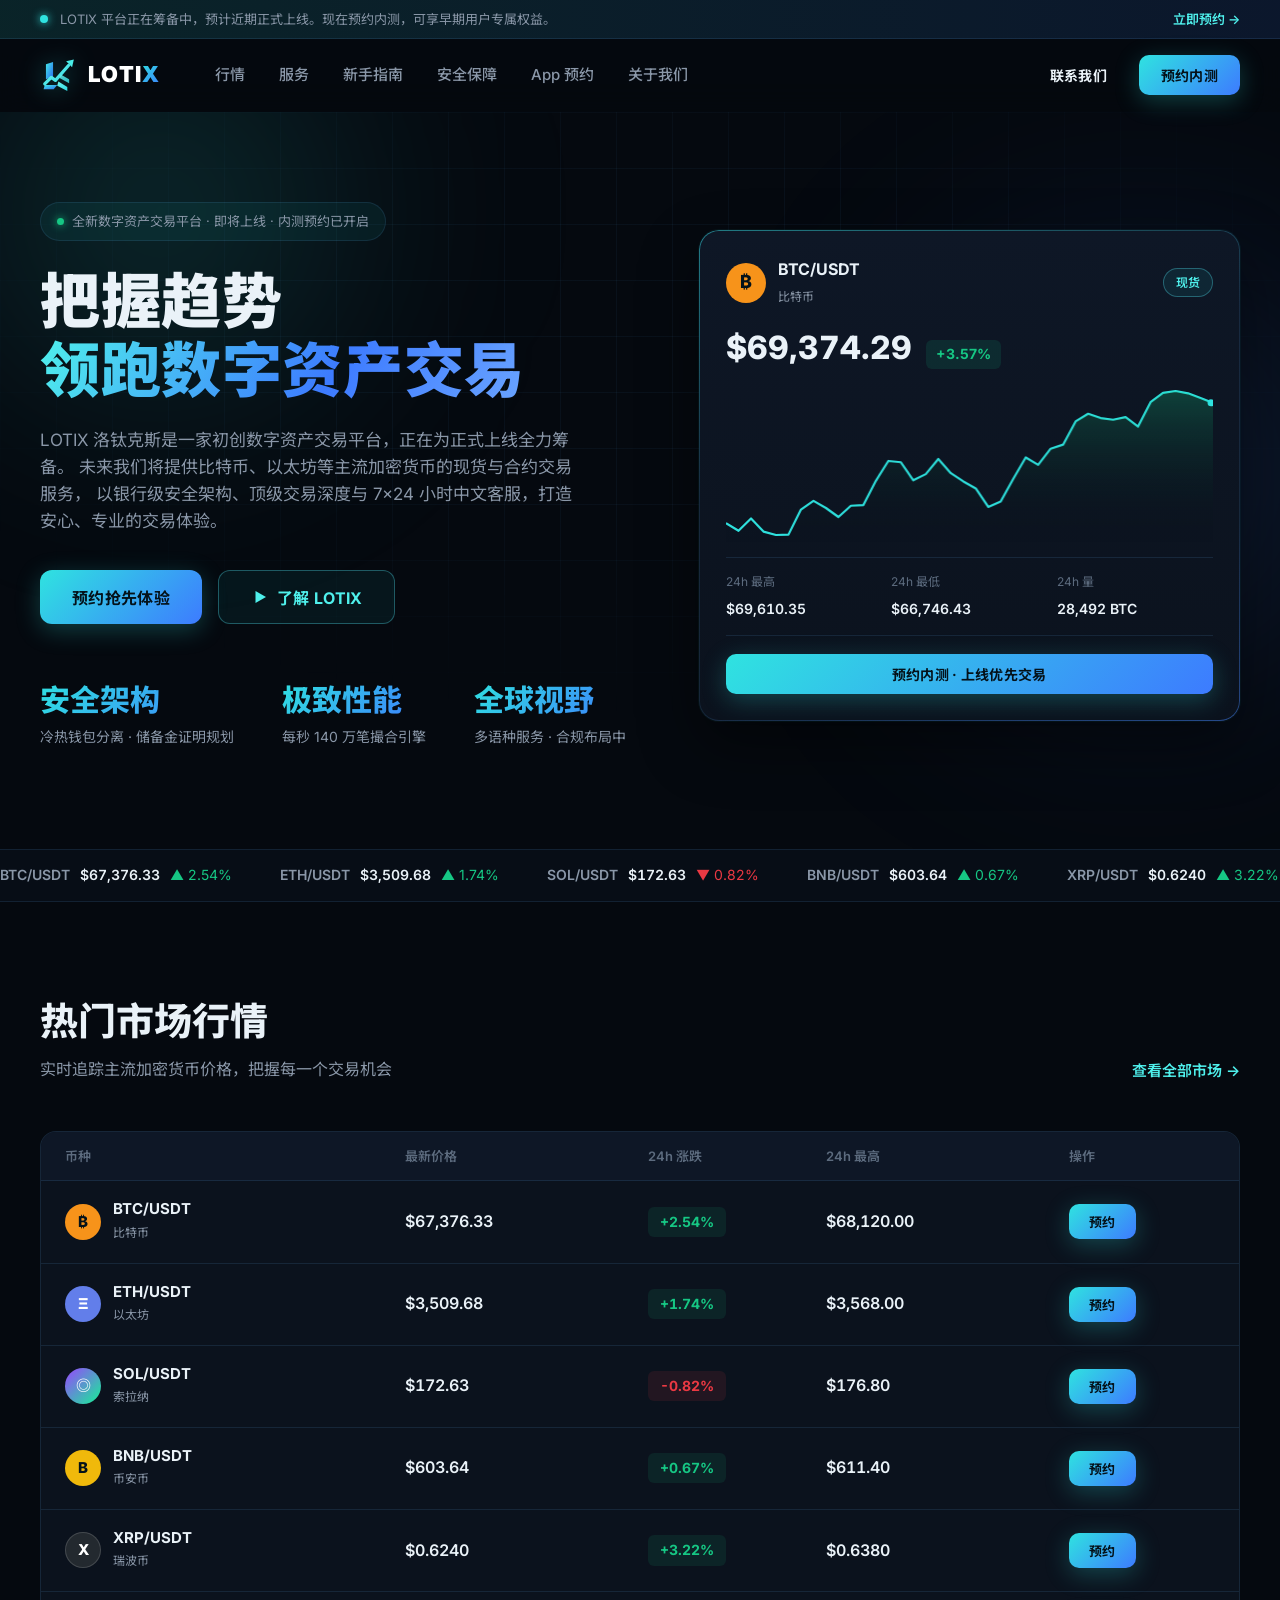
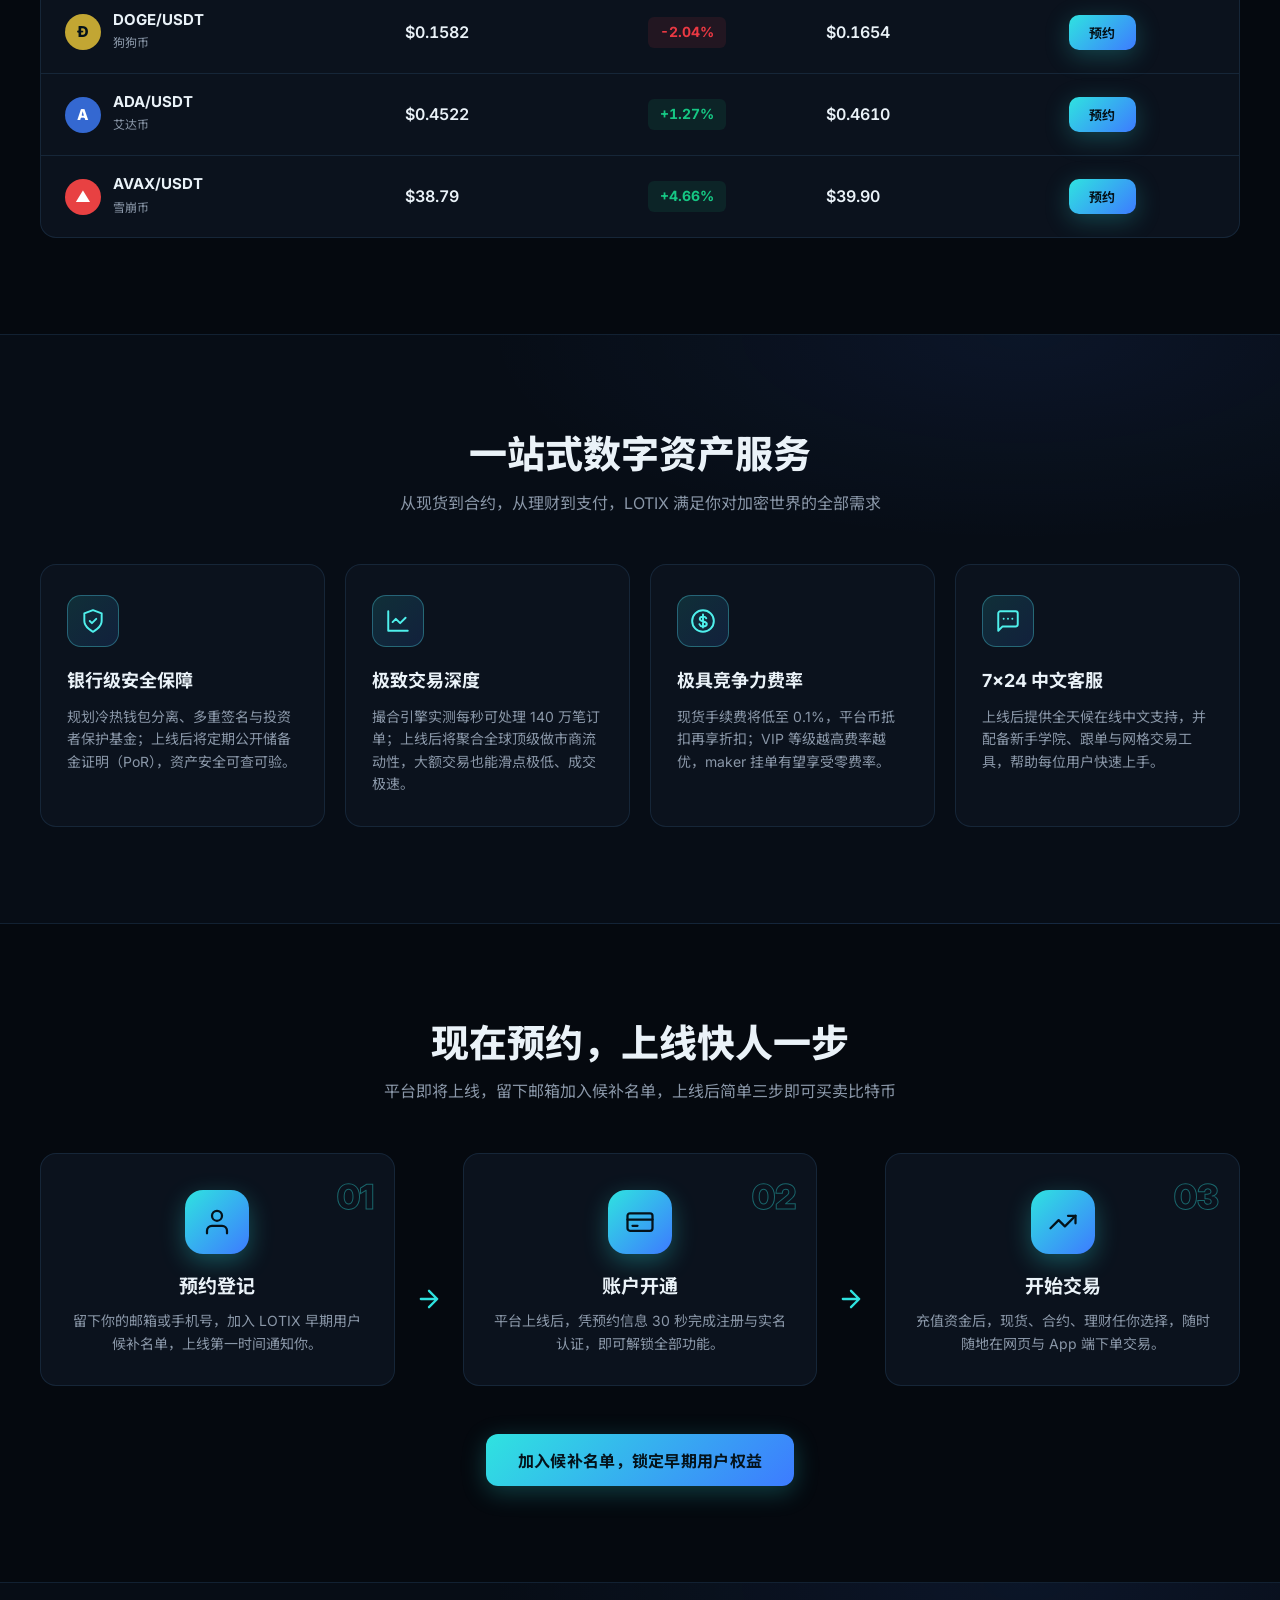
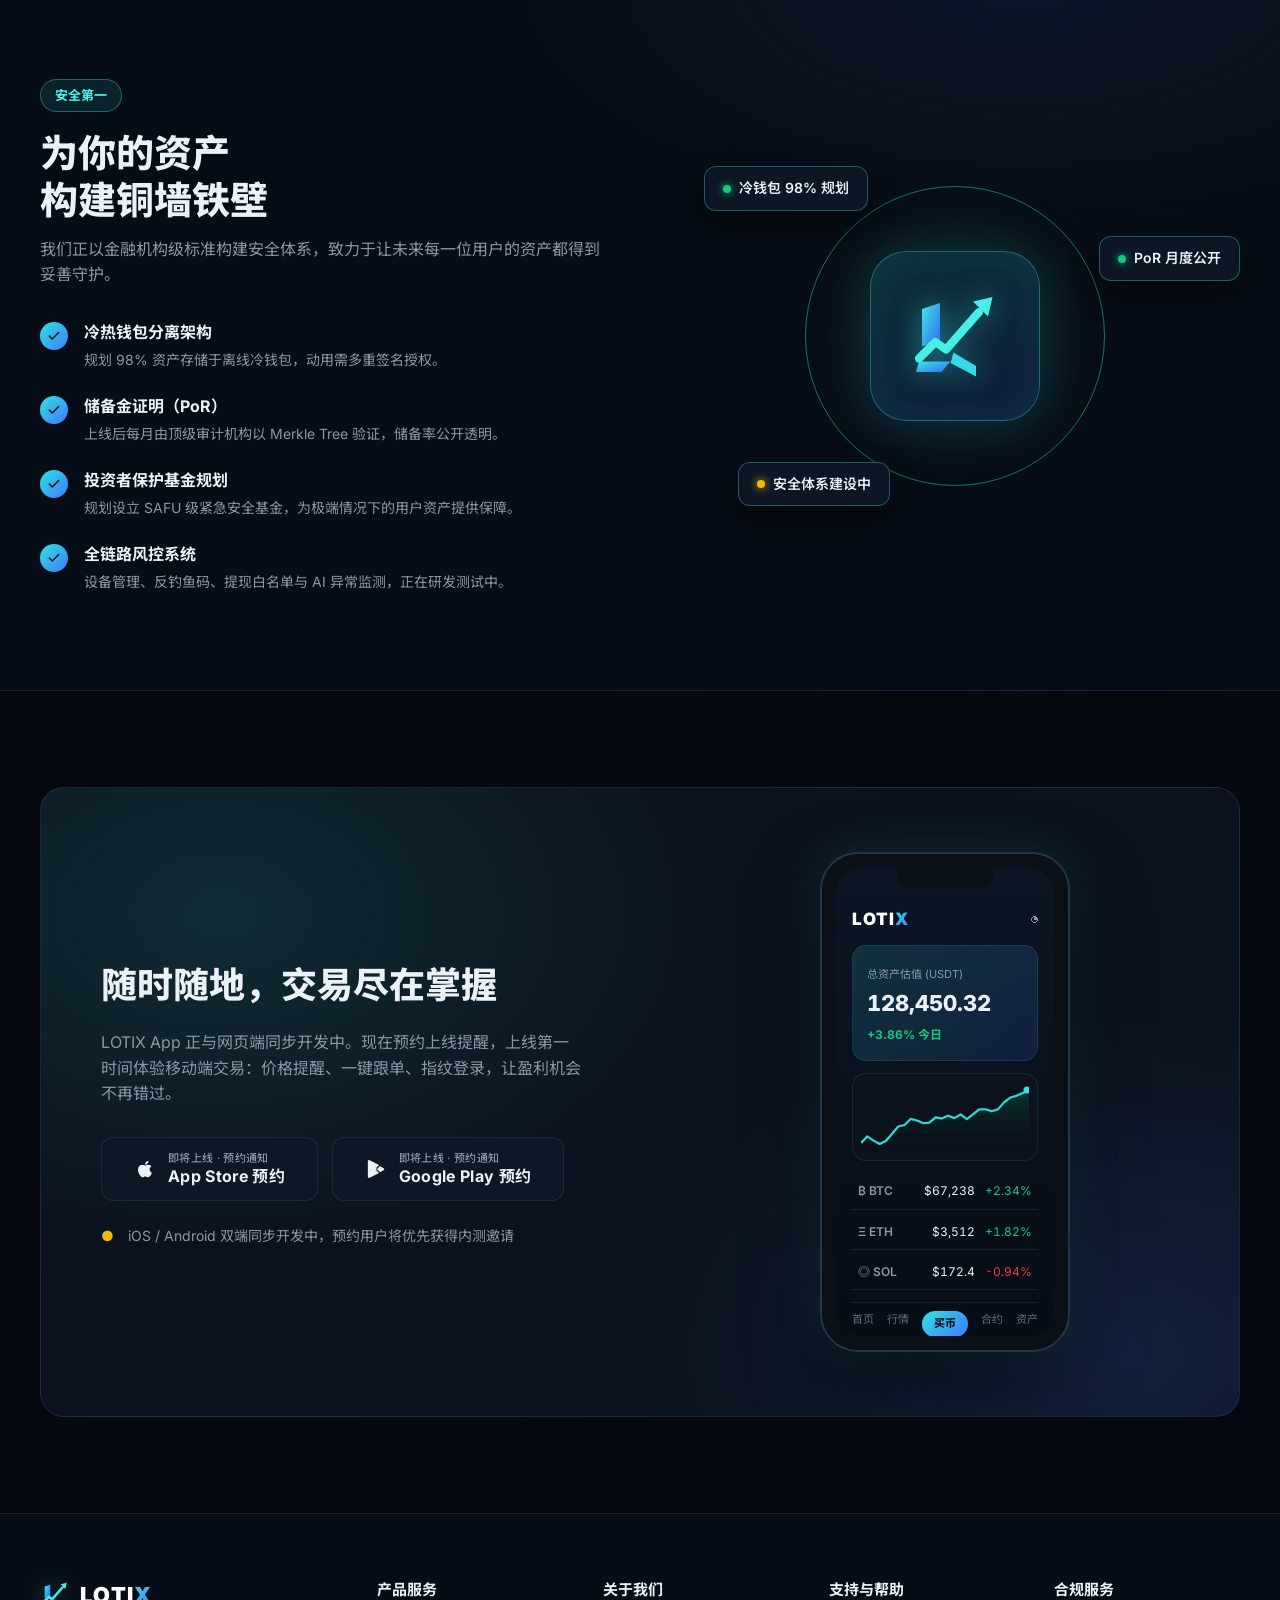
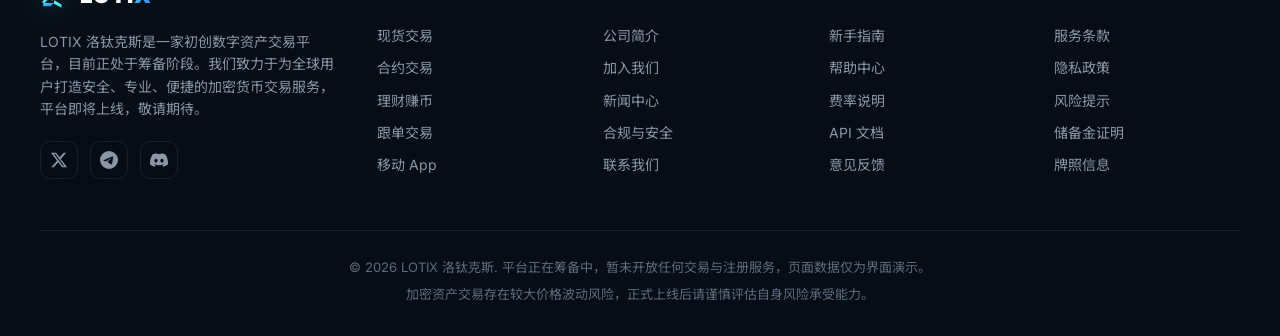
==== commit a5fb653e: "feat: 调整为筹备期口径 - 去除运营数据，改为内测预约导向" ====
--- a/index.html
+++ b/index.html
@@ -3,8 +3,8 @@
 <head>
   <meta charset="UTF-8" />
   <meta name="viewport" content="width=device-width, initial-scale=1.0" />
-  <title>LOTIX 洛钛克斯 — 全球领先的数字资产交易平台</title>
-  <meta name="description" content="LOTIX 是全球领先的数字资产交易平台，提供安全、专业、便捷的比特币、以太坊等加密货币现货与合约交易服务。" />
+  <title>LOTIX 洛钛克斯 — 即将上线的数字资产交易平台 · 内测预约</title>
+  <meta name="description" content="LOTIX 洛钛克斯是一家正在筹备中的数字资产交易平台，即将提供安全、专业、便捷的比特币、以太坊等加密货币现货与合约交易服务，内测预约现已开启。" />
   <link rel="icon" href="data:image/svg+xml,%3Csvg xmlns='http://www.w3.org/2000/svg' viewBox='0 0 128 128'%3E%3Cdefs%3E%3ClinearGradient id='g' x1='0' y1='0' x2='1' y2='1'%3E%3Cstop offset='0' stop-color='%2343E9E8'/%3E%3Cstop offset='1' stop-color='%232A6BF0'/%3E%3C/linearGradient%3E%3C/defs%3E%3Cpolygon points='20,28 44,20 44,70 20,78' fill='url(%23g)'/%3E%3Cpath d='M16,94 L38,72 L52,82 L96,32' stroke='%2349EDE8' stroke-width='11' fill='none' stroke-linecap='round' stroke-linejoin='round'/%3E%3Cpolygon points='88,18 114,12 108,38' fill='%2349EDE8'/%3E%3Cpolygon points='16,98 58,98 46,112 12,112' fill='url(%23g)'/%3E%3Cpolygon points='62,86 92,104 92,118 58,100' fill='%2337D8E8'/%3E%3C/svg%3E" />
   <link rel="preconnect" href="https://fonts.googleapis.com" />
   <link rel="preconnect" href="https://fonts.gstatic.com" crossorigin />
@@ -17,8 +17,8 @@
   <div class="announce-bar">
     <div class="container announce-inner">
       <span class="announce-dot"></span>
-      <p class="announce-text">公告：LOTIX 已完成第 12 次储备金证明（PoR）审计，用户资产储备率达 102%，保障每一笔资金安全。</p>
-      <a href="#security" class="announce-link">了解更多 &rarr;</a>
+      <p class="announce-text">LOTIX 平台正在筹备中，预计近期正式上线。现在预约内测，可享早期用户专属权益。</p>
+      <a href="#start" class="announce-link">立即预约 &rarr;</a>
     </div>
   </div>
 
@@ -50,13 +50,13 @@
         <a href="#features" class="nav-link">服务</a>
         <a href="#start" class="nav-link">新手指南</a>
         <a href="#security" class="nav-link">安全保障</a>
-        <a href="#app" class="nav-link">下载 App</a>
+        <a href="#app" class="nav-link">App 预约</a>
         <a href="#footer" class="nav-link">关于我们</a>
       </nav>
 
       <div class="nav-actions">
-        <button class="btn btn-ghost" type="button">登录</button>
-        <button class="btn btn-primary" type="button">注册</button>
+        <button class="btn btn-ghost" type="button">联系我们</button>
+        <button class="btn btn-primary" type="button">预约内测</button>
       </div>
 
       <button class="nav-toggle" id="navToggle" aria-label="打开菜单" aria-expanded="false">
@@ -71,11 +71,11 @@
     <a href="#features" class="mobile-link">服务</a>
     <a href="#start" class="mobile-link">新手指南</a>
     <a href="#security" class="mobile-link">安全保障</a>
-    <a href="#app" class="mobile-link">下载 App</a>
+    <a href="#app" class="mobile-link">App 预约</a>
     <a href="#footer" class="mobile-link">关于我们</a>
     <div class="mobile-actions">
-      <button class="btn btn-ghost" type="button">登录</button>
-      <button class="btn btn-primary" type="button">立即注册</button>
+      <button class="btn btn-ghost" type="button">联系我们</button>
+      <button class="btn btn-primary" type="button">立即预约内测</button>
     </div>
   </div>
 
@@ -89,35 +89,36 @@
         <div class="hero-copy reveal">
           <div class="hero-badge">
             <span class="badge-live"></span>
-            全球 180+ 国家和地区 · 2.4 亿用户的共同选择
+            全新数字资产交易平台 · 即将上线 · 内测预约已开启
           </div>
           <h1 class="hero-title">
             把握趋势<br />
             <span class="text-gradient">领跑数字资产交易</span>
           </h1>
           <p class="hero-desc">
-            LOTIX 洛钛克斯为全球用户提供比特币、以太坊等 350+ 加密货币的现货、合约交易服务，
-            银行级安全防护、顶级交易深度与 7&times;24 小时中文客服，让每一笔交易都安心高效。
+            LOTIX 洛钛克斯是一家初创数字资产交易平台，正在为正式上线全力筹备。
+            未来我们将提供比特币、以太坊等主流加密货币的现货与合约交易服务，
+            以银行级安全架构、顶级交易深度与 7&times;24 小时中文客服，打造安心、专业的交易体验。
           </p>
           <div class="hero-cta">
-            <button class="btn btn-primary btn-lg" type="button">立即开始交易</button>
+            <button class="btn btn-primary btn-lg" type="button">预约抢先体验</button>
             <button class="btn btn-outline btn-lg" type="button">
               <svg width="18" height="18" viewBox="0 0 24 24" fill="currentColor"><polygon points="6 4 20 12 6 20 6 4"></polygon></svg>
-              观看介绍
+              了解 LOTIX
             </button>
           </div>
           <div class="hero-stats">
             <div class="hero-stat">
-              <strong class="count-up" data-target="2.4" data-decimals="1" data-suffix=" 亿">0</strong>
-              <span>注册用户</span>
+              <strong>安全架构</strong>
+              <span>冷热钱包分离 · 储备金证明规划</span>
             </div>
             <div class="hero-stat">
-              <strong class="count-up" data-target="760" data-decimals="0" data-suffix=" 亿$">0</strong>
-              <span>24h 成交额</span>
+              <strong>极致性能</strong>
+              <span>每秒 140 万笔撮合引擎</span>
             </div>
             <div class="hero-stat">
-              <strong class="count-up" data-target="350" data-decimals="0" data-suffix="+">0</strong>
-              <span>上线币种</span>
+              <strong>全球视野</strong>
+              <span>多语种服务 · 合规布局中</span>
             </div>
           </div>
         </div>
@@ -145,7 +146,7 @@
               <div><small>24h 最低</small><strong id="heroLow">$65,840.00</strong></div>
               <div><small>24h 量</small><strong>28,492 BTC</strong></div>
             </div>
-            <button class="btn btn-primary btn-block" type="button">立即交易 BTC</button>
+            <button class="btn btn-primary btn-block" type="button">预约内测 · 上线优先交易</button>
           </div>
         </div>
       </div>
@@ -196,7 +197,7 @@
               <svg viewBox="0 0 24 24" fill="none" stroke="currentColor" stroke-width="1.8" stroke-linecap="round" stroke-linejoin="round"><path d="M12 22s8-4 8-10V5l-8-3-8 3v7c0 6 8 10 8 10z"/><path d="m9 12 2 2 4-4"/></svg>
             </div>
             <h3>银行级安全保障</h3>
-            <p>冷热钱包分离、多重签名与 SAFU 投资者保护基金，102% 储备金证明每月公开审计，资产安全可查可验。</p>
+            <p>规划冷热钱包分离、多重签名与投资者保护基金；上线后将定期公开储备金证明（PoR），资产安全可查可验。</p>
           </article>
 
           <article class="feature-card reveal">
@@ -204,15 +205,15 @@
               <svg viewBox="0 0 24 24" fill="none" stroke="currentColor" stroke-width="1.8" stroke-linecap="round" stroke-linejoin="round"><path d="M3 3v18h18"/><path d="m19 9-5 5-4-4-3 3"/></svg>
             </div>
             <h3>极致交易深度</h3>
-            <p>聚合全球顶级做市商流动性，撮合引擎每秒处理 140 万笔订单，大额交易依然滑点极低、成交极速。</p>
+            <p>撮合引擎实测每秒可处理 140 万笔订单；上线后将聚合全球顶级做市商流动性，大额交易也能滑点极低、成交极速。</p>
           </article>
 
           <article class="feature-card reveal">
             <div class="feature-icon">
               <svg viewBox="0 0 24 24" fill="none" stroke="currentColor" stroke-width="1.8" stroke-linecap="round" stroke-linejoin="round"><circle cx="12" cy="12" r="10"/><path d="M12 6v12M15 9.5a3 3 0 0 0-3-1.5c-1.7 0-3 .9-3 2.2 0 3 6.5 1.6 6.5 4.6 0 1.3-1.5 2.2-3.5 2.2a3.2 3.2 0 0 1-3.3-2"/></svg>
             </div>
-            <h3>行业最低手续费</h3>
-            <p>现货交易手续费低至 0.1%，使用平台币抵扣再享 25% 折扣；VIP 等级越高费率越优，maker 挂单甚至零费率。</p>
+            <h3>极具竞争力费率</h3>
+            <p>现货手续费将低至 0.1%，平台币抵扣再享折扣；VIP 等级越高费率越优，maker 挂单有望享受零费率。</p>
           </article>
 
           <article class="feature-card reveal">
@@ -220,7 +221,7 @@
               <svg viewBox="0 0 24 24" fill="none" stroke="currentColor" stroke-width="1.8" stroke-linecap="round" stroke-linejoin="round"><path d="M21 15a2 2 0 0 1-2 2H7l-4 4V5a2 2 0 0 1 2-2h14a2 2 0 0 1 2 2z"/><path d="M8 10h.01M12 10h.01M16 10h.01"/></svg>
             </div>
             <h3>7&times;24 中文客服</h3>
-            <p>全天候在线中文支持，平均响应时间小于 30 秒；新手学院、跟单与网格工具帮你快速上手专业交易。</p>
+            <p>上线后提供全天候在线中文支持，并配备新手学院、跟单与网格交易工具，帮助每位用户快速上手。</p>
           </article>
         </div>
       </div>
@@ -231,8 +232,8 @@
       <div class="container">
         <div class="section-head section-head-center reveal">
           <div>
-            <h2 class="section-title">三分钟，开启交易之旅</h2>
-            <p class="section-sub">注册即送新手礼包，简单三步即可买卖比特币</p>
+            <h2 class="section-title">现在预约，上线快人一步</h2>
+            <p class="section-sub">平台即将上线，留下邮箱加入候补名单，上线后简单三步即可买卖比特币</p>
           </div>
         </div>
 
@@ -242,8 +243,8 @@
             <div class="step-icon">
               <svg viewBox="0 0 24 24" fill="none" stroke="currentColor" stroke-width="1.8" stroke-linecap="round" stroke-linejoin="round"><path d="M20 21v-2a4 4 0 0 0-4-4H8a4 4 0 0 0-4 4v2"/><circle cx="12" cy="7" r="4"/></svg>
             </div>
-            <h3>注册账户</h3>
-            <p>使用邮箱或手机号 30 秒完成注册，完成实名认证即可解锁全部功能。</p>
+            <h3>预约登记</h3>
+            <p>留下你的邮箱或手机号，加入 LOTIX 早期用户候补名单，上线第一时间通知你。</p>
           </div>
           <div class="step-arrow reveal" aria-hidden="true">
             <svg viewBox="0 0 24 24" fill="none" stroke="currentColor" stroke-width="2" stroke-linecap="round" stroke-linejoin="round"><path d="M5 12h14M12 5l7 7-7 7"/></svg>
@@ -253,8 +254,8 @@
             <div class="step-icon">
               <svg viewBox="0 0 24 24" fill="none" stroke="currentColor" stroke-width="1.8" stroke-linecap="round" stroke-linejoin="round"><rect x="2" y="5" width="20" height="14" rx="2"/><path d="M2 10h20M6 15h4"/></svg>
             </div>
-            <h3>充值资金</h3>
-            <p>支持银行卡、C2C 买币与链上充值，多种法币渠道实时到账。</p>
+            <h3>账户开通</h3>
+            <p>平台上线后，凭预约信息 30 秒完成注册与实名认证，即可解锁全部功能。</p>
           </div>
           <div class="step-arrow reveal" aria-hidden="true">
             <svg viewBox="0 0 24 24" fill="none" stroke="currentColor" stroke-width="2" stroke-linecap="round" stroke-linejoin="round"><path d="M5 12h14M12 5l7 7-7 7"/></svg>
@@ -265,12 +266,12 @@
               <svg viewBox="0 0 24 24" fill="none" stroke="currentColor" stroke-width="1.8" stroke-linecap="round" stroke-linejoin="round"><path d="M22 7 13.5 15.5 8.5 10.5 2 17"/><path d="M16 7h6v6"/></svg>
             </div>
             <h3>开始交易</h3>
-            <p>现货、合约、理财任你选择，随时随地在网页与 App 端下单交易。</p>
+            <p>充值资金后，现货、合约、理财任你选择，随时随地在网页与 App 端下单交易。</p>
           </div>
         </div>
 
         <div class="start-cta reveal">
-          <button class="btn btn-primary btn-lg" type="button">免费注册，领取 100 USDT 礼包</button>
+          <button class="btn btn-primary btn-lg" type="button">加入候补名单，锁定早期用户权益</button>
         </div>
       </div>
     </section>
@@ -281,23 +282,23 @@
         <div class="security-copy reveal">
           <div class="section-tag">安全第一</div>
           <h2 class="section-title">为你的资产<br />构建铜墙铁壁</h2>
-          <p class="section-sub">我们以金融机构级标准构建安全体系，让 2.4 亿用户的每一笔资产都得到妥善守护。</p>
+          <p class="section-sub">我们正以金融机构级标准构建安全体系，致力于让未来每一位用户的资产都得到妥善守护。</p>
           <ul class="security-list">
             <li>
               <span class="check-icon"><svg viewBox="0 0 24 24" fill="none" stroke="currentColor" stroke-width="2.5" stroke-linecap="round" stroke-linejoin="round"><path d="M20 6 9 17l-5-5"/></svg></span>
-              <div><strong>冷热钱包分离架构</strong><p>98% 资产存储于离线冷钱包，多重签名授权方可动用。</p></div>
+              <div><strong>冷热钱包分离架构</strong><p>规划 98% 资产存储于离线冷钱包，动用需多重签名授权。</p></div>
             </li>
             <li>
               <span class="check-icon"><svg viewBox="0 0 24 24" fill="none" stroke="currentColor" stroke-width="2.5" stroke-linecap="round" stroke-linejoin="round"><path d="M20 6 9 17l-5-5"/></svg></span>
-              <div><strong>储备金证明（PoR）</strong><p>每月由顶级审计机构以 Merkle Tree 验证，储备率公开透明。</p></div>
+              <div><strong>储备金证明（PoR）</strong><p>上线后每月由顶级审计机构以 Merkle Tree 验证，储备率公开透明。</p></div>
             </li>
             <li>
               <span class="check-icon"><svg viewBox="0 0 24 24" fill="none" stroke="currentColor" stroke-width="2.5" stroke-linecap="round" stroke-linejoin="round"><path d="M20 6 9 17l-5-5"/></svg></span>
-              <div><strong>SAFU 投资者保护基金</strong><p>设立 10 亿美元紧急安全基金，极端情况下全额赔付用户资产。</p></div>
+              <div><strong>投资者保护基金规划</strong><p>规划设立 SAFU 级紧急安全基金，为极端情况下的用户资产提供保障。</p></div>
             </li>
             <li>
               <span class="check-icon"><svg viewBox="0 0 24 24" fill="none" stroke="currentColor" stroke-width="2.5" stroke-linecap="round" stroke-linejoin="round"><path d="M20 6 9 17l-5-5"/></svg></span>
-              <div><strong>全链路风控系统</strong><p>设备管理、反钓鱼码、提现白名单与 AI 实时异常监测。</p></div>
+              <div><strong>全链路风控系统</strong><p>设备管理、反钓鱼码、提现白名单与 AI 异常监测，正在研发测试中。</p></div>
             </li>
           </ul>
         </div>
@@ -320,13 +321,13 @@
             </svg>
           </div>
           <div class="float-chip chip-1">
-            <span class="chip-dot ok"></span>冷钱包 98%
+            <span class="chip-dot ok"></span>冷钱包 98% 规划
           </div>
           <div class="float-chip chip-2">
-            <span class="chip-dot ok"></span>储备率 102%
+            <span class="chip-dot ok"></span>PoR 月度公开
           </div>
           <div class="float-chip chip-3">
-            <span class="chip-dot warn"></span>AI 风控监测中
+            <span class="chip-dot warn"></span>安全体系建设中
           </div>
         </div>
       </div>
@@ -338,20 +339,20 @@
         <div class="app-banner reveal">
           <div class="app-copy">
             <h2>随时随地，交易尽在掌握</h2>
-            <p>下载 LOTIX App，享受移动端极致交易体验：价格提醒、一键跟单、指纹登录，让盈利机会不再错过。</p>
+            <p>LOTIX App 正与网页端同步开发中。现在预约上线提醒，上线第一时间体验移动端交易：价格提醒、一键跟单、指纹登录，让盈利机会不再错过。</p>
             <div class="app-btns">
               <button class="btn btn-dark btn-lg" type="button">
                 <svg width="22" height="22" viewBox="0 0 24 24" fill="currentColor"><path d="M17.05 20.28c-.98.95-2.05.8-3.08.35-1.09-.46-2.09-.48-3.24 0-1.44.62-2.2.44-3.06-.35C2.79 15.25 3.51 7.59 9.05 7.31c1.35.07 2.29.74 3.08.8 1.18-.24 2.31-.93 3.57-.84 1.51.12 2.65.72 3.4 1.8-3.12 1.87-2.38 5.98.48 7.13-.57 1.5-1.31 2.99-2.54 4.09zM12.03 7.25c-.15-2.23 1.66-4.07 3.74-4.25.29 2.58-2.34 4.5-3.74 4.25z"/></svg>
-                <span><small>下载于</small>App Store</span>
+                <span><small>即将上线 · 预约通知</small>App Store 预约</span>
               </button>
               <button class="btn btn-dark btn-lg" type="button">
                 <svg width="22" height="22" viewBox="0 0 24 24" fill="currentColor"><path d="M3.6 2.3c-.3.3-.5.8-.5 1.4v16.6c0 .6.2 1.1.5 1.4l.1.1L13 12.1v-.2L3.7 2.2l-.1.1zM16.3 15.4l-3.2-3.2v-.2l3.2-3.2.1.1 3.8 2.2c1.1.6 1.1 1.6 0 2.3l-3.8 2.2-.1-.2zM15.4 16.4l-3.3-3.3L3.9 21.3c.4.4 1 .4 1.7.1l9.8-5zM15.4 7.6 5.6 2.6c-.7-.4-1.3-.3-1.7.1l8.2 8.2 3.3-3.3z"/></svg>
-                <span><small>下载于</small>Google Play</span>
+                <span><small>即将上线 · 预约通知</small>Google Play 预约</span>
               </button>
             </div>
             <div class="app-rate">
-              <span class="stars">★★★★★</span>
-              <span>4.9 分 · 全球超过 5,000 万次下载</span>
+              <span class="stars">●</span>
+              <span>iOS / Android 双端同步开发中，预约用户将优先获得内测邀请</span>
             </div>
           </div>
 
@@ -400,7 +401,7 @@
             </svg>
             <span class="logo-text">LOTI<em>X</em></span>
           </a>
-          <p>LOTIX 洛钛克斯 — 全球领先的数字资产交易平台，致力于为用户提供安全、专业、便捷的加密货币交易服务。</p>
+          <p>LOTIX 洛钛克斯是一家初创数字资产交易平台，目前正处于筹备阶段。我们致力于为全球用户打造安全、专业、便捷的加密货币交易服务，平台即将上线，敬请期待。</p>
           <div class="footer-social">
             <a href="#" aria-label="Twitter / X">
               <svg viewBox="0 0 24 24" fill="currentColor"><path d="M18.244 2.25h3.308l-7.227 8.26 8.502 11.24H16.17l-5.214-6.817L4.99 21.75H1.68l7.73-8.835L1.254 2.25H8.08l4.713 6.231zm-1.161 17.52h1.833L7.084 4.126H5.117z"/></svg>
@@ -449,8 +450,8 @@
       </div>
 
       <div class="footer-bottom">
-        <p>&copy; 2026 LOTIX 洛钛克斯. 本页面为演示项目，不提供真实交易服务。</p>
-        <p>加密资产交易存在较大价格波动风险，请谨慎评估自身风险承受能力。</p>
+        <p>&copy; 2026 LOTIX 洛钛克斯. 平台正在筹备中，暂未开放任何交易与注册服务，页面数据仅为界面演示。</p>
+        <p>加密资产交易存在较大价格波动风险，正式上线后请谨慎评估自身风险承受能力。</p>
       </div>
     </div>
   </footer>
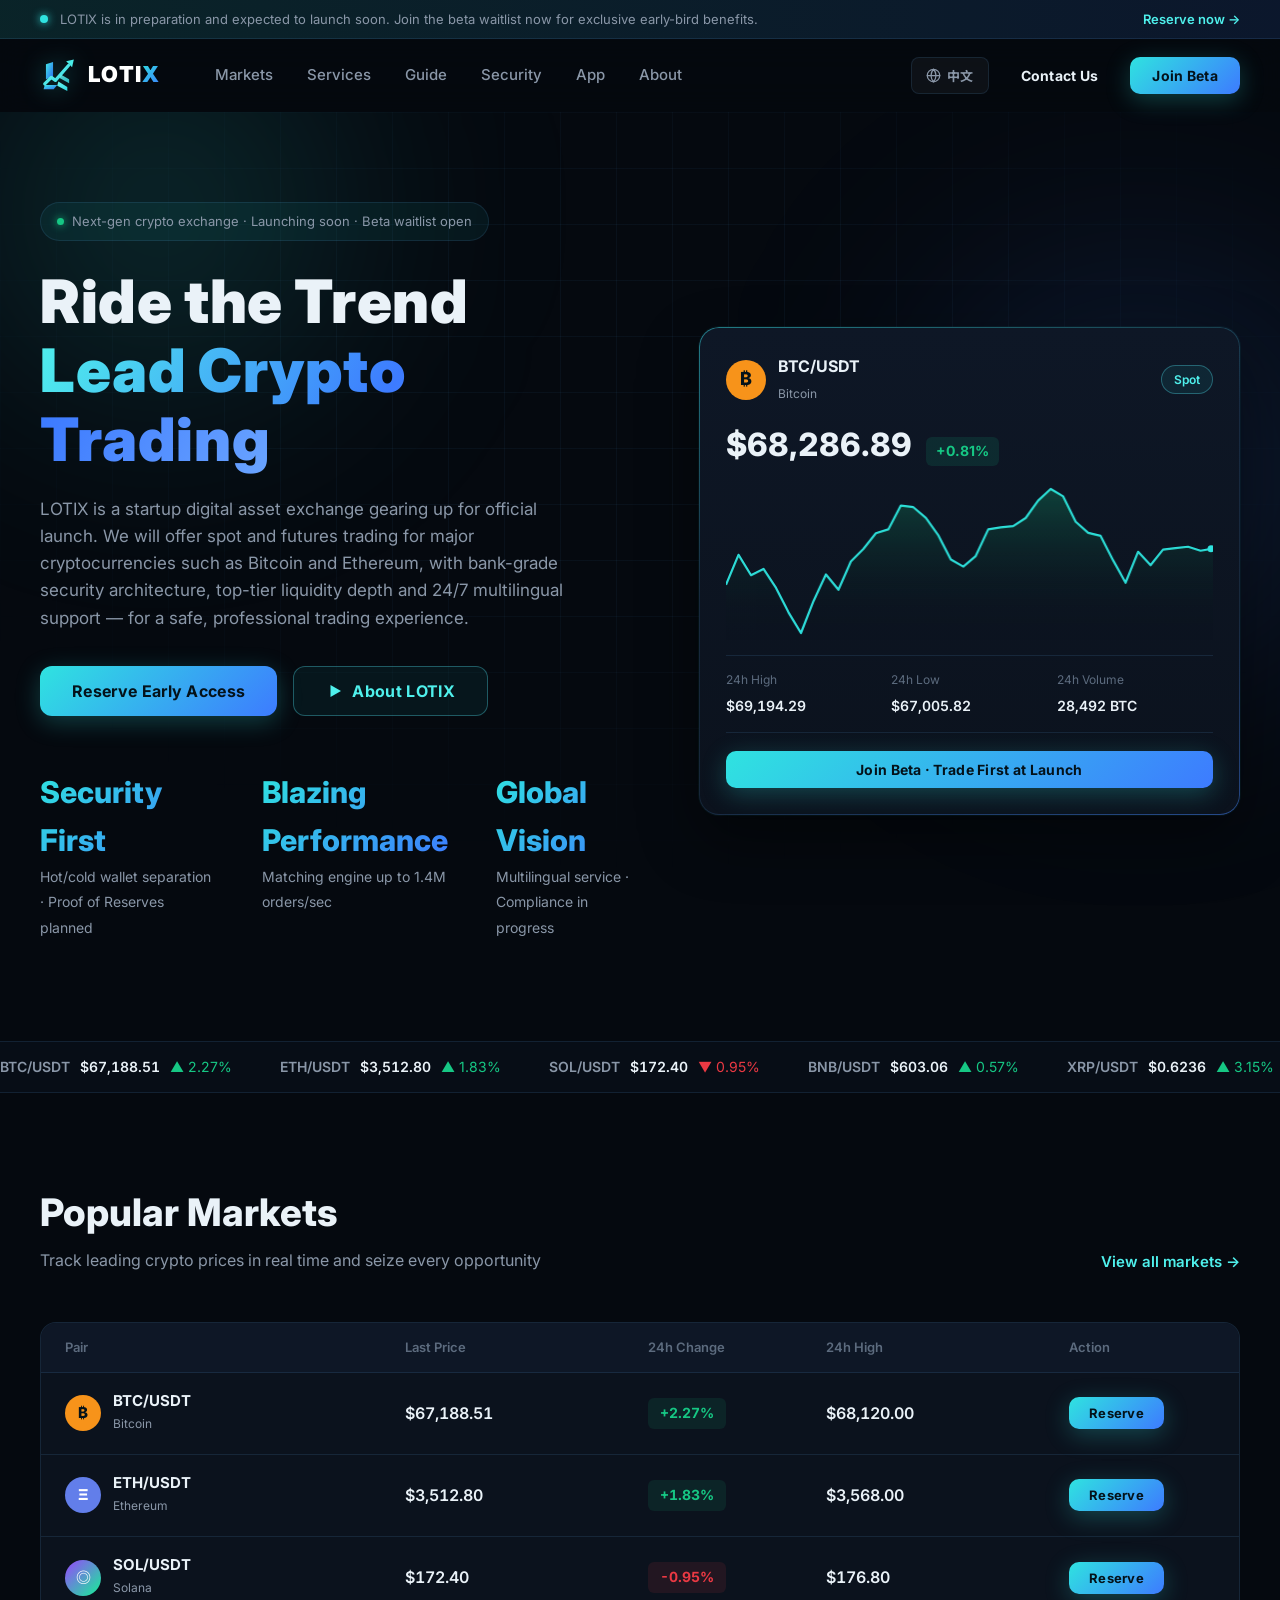
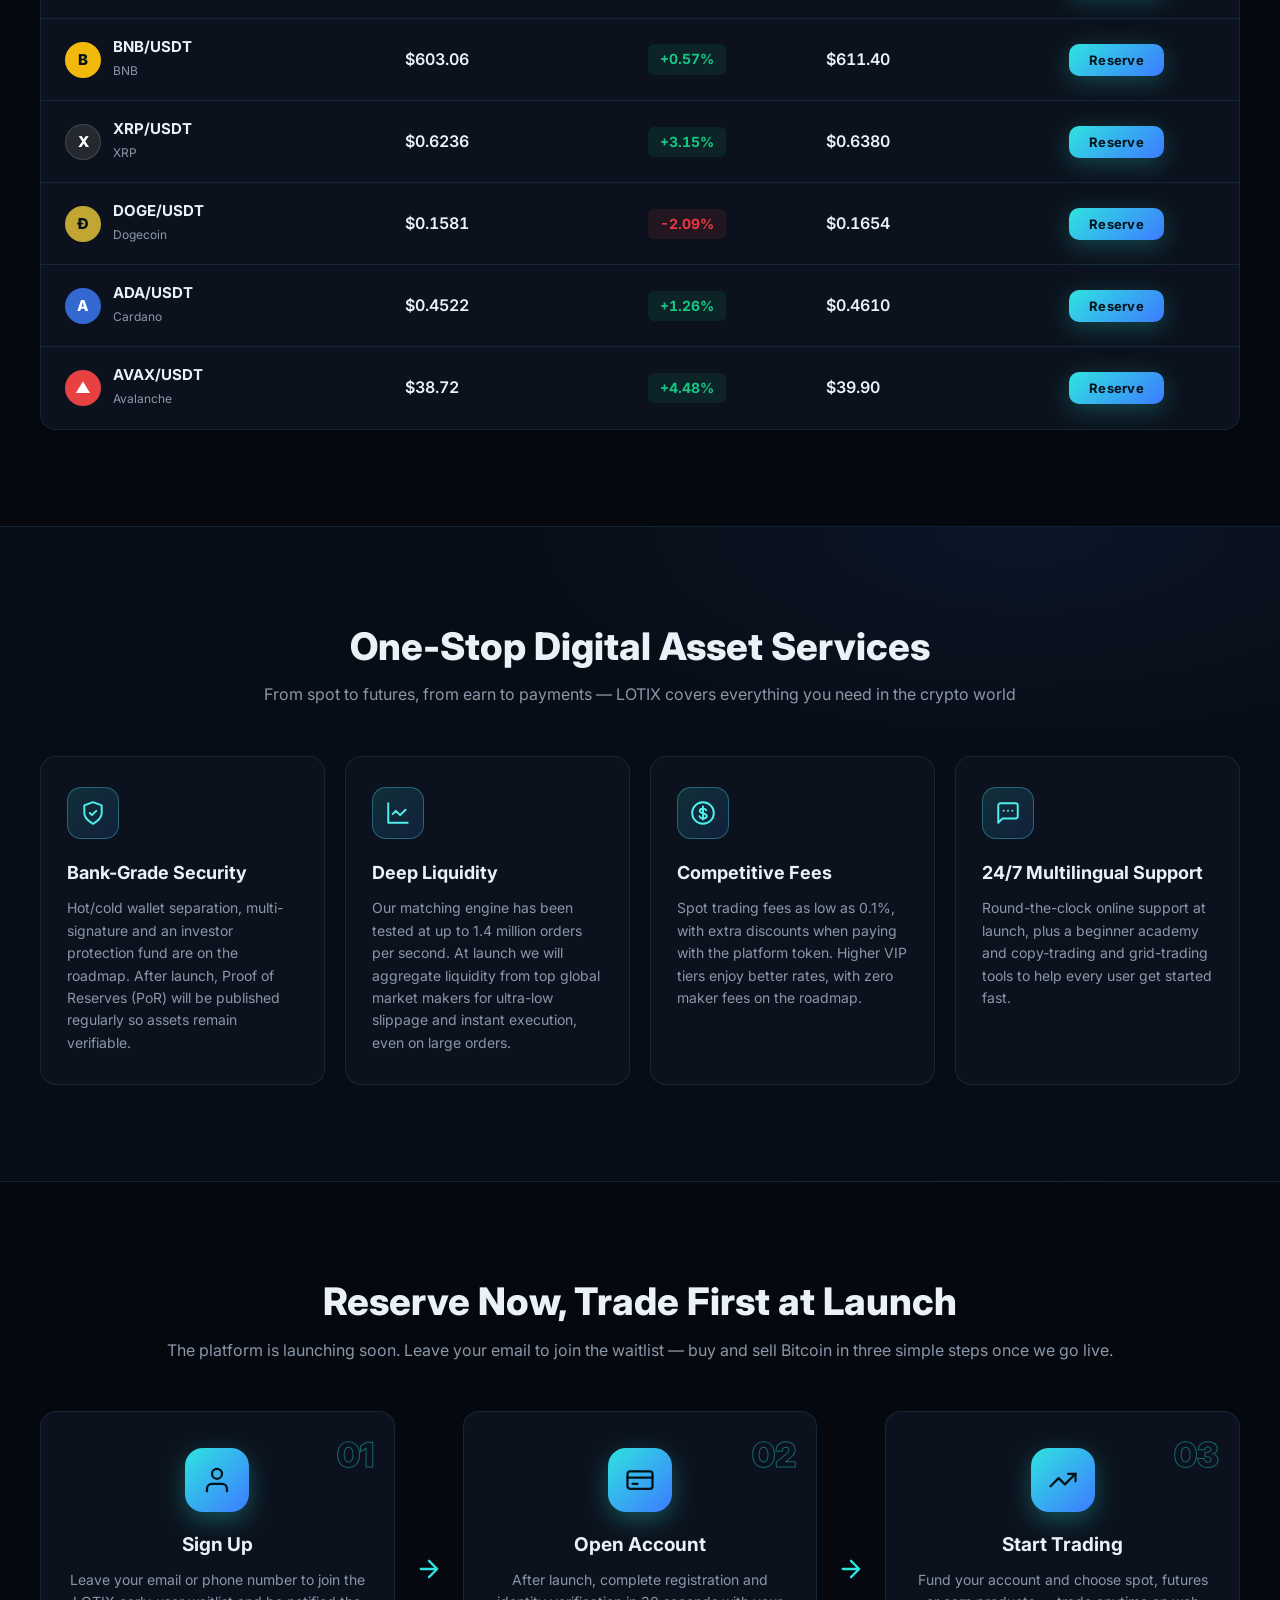
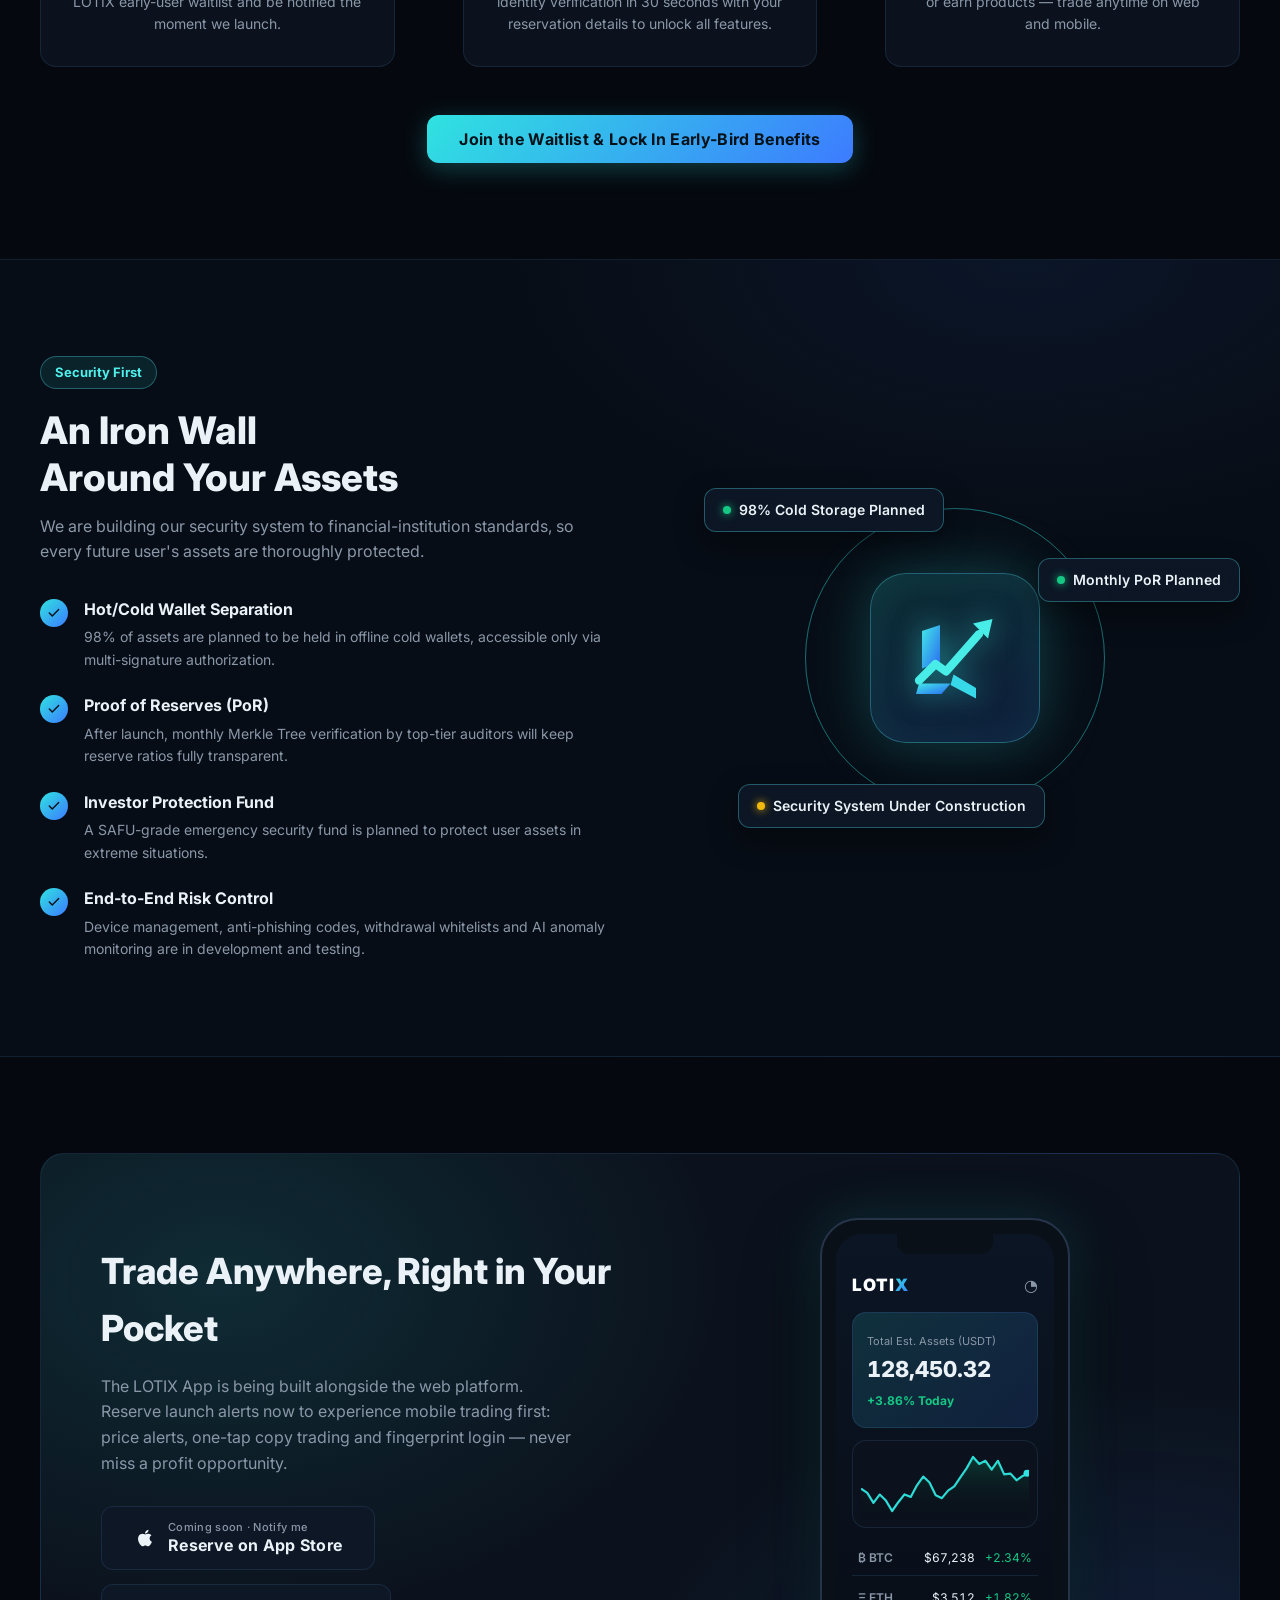
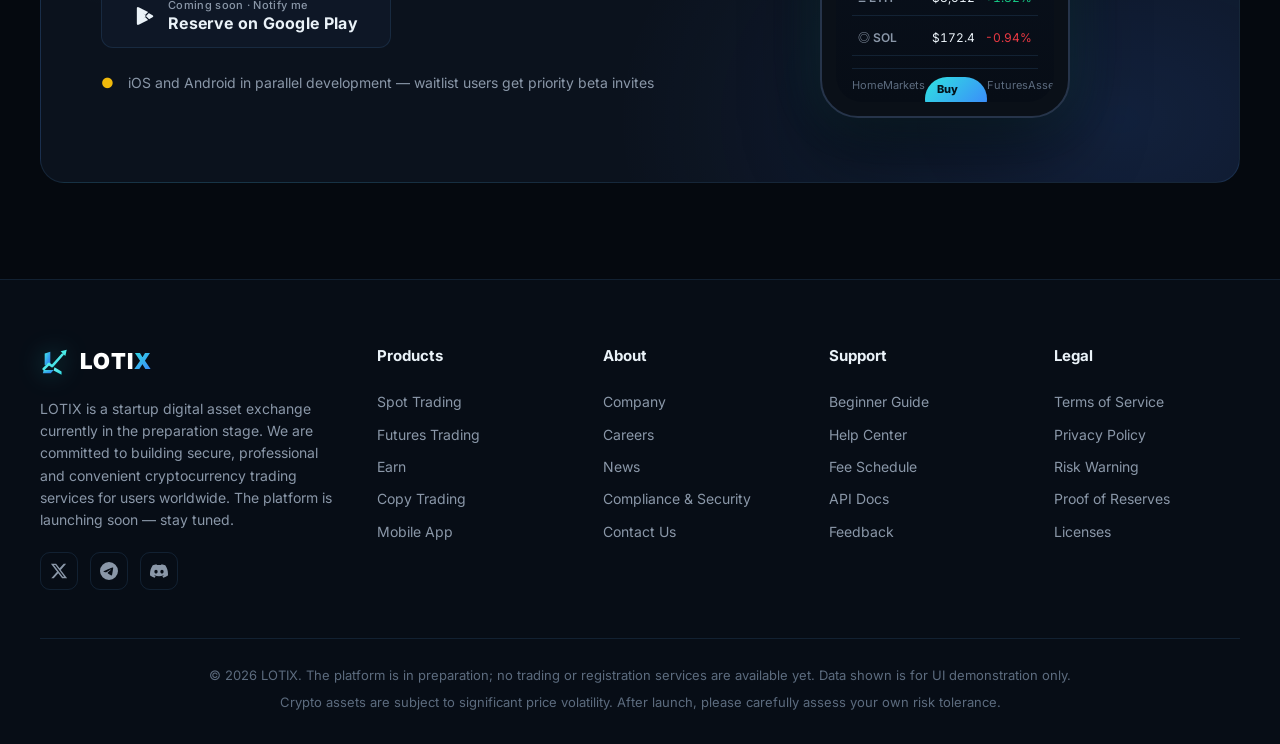
==== commit 5c0248ee: "feat: 新增中英文语言切换功能（导航栏 EN/中文 按钮、localStorage 记忆、浏览器语言自动检测）" ====
--- a/index.html
+++ b/index.html
@@ -17,8 +17,8 @@
   <div class="announce-bar">
     <div class="container announce-inner">
       <span class="announce-dot"></span>
-      <p class="announce-text">LOTIX 平台正在筹备中，预计近期正式上线。现在预约内测，可享早期用户专属权益。</p>
-      <a href="#start" class="announce-link">立即预约 &rarr;</a>
+      <p class="announce-text" data-i18n="announce_text">LOTIX 平台正在筹备中，预计近期正式上线。现在预约内测，可享早期用户专属权益。</p>
+      <a href="#start" class="announce-link" data-i18n="announce_link">立即预约 &rarr;</a>
     </div>
   </div>
 
@@ -46,17 +46,21 @@
       </a>
 
       <nav class="nav-links" id="navLinks">
-        <a href="#markets" class="nav-link">行情</a>
-        <a href="#features" class="nav-link">服务</a>
-        <a href="#start" class="nav-link">新手指南</a>
-        <a href="#security" class="nav-link">安全保障</a>
-        <a href="#app" class="nav-link">App 预约</a>
-        <a href="#footer" class="nav-link">关于我们</a>
+        <a href="#markets" class="nav-link" data-i18n="nav_markets">行情</a>
+        <a href="#features" class="nav-link" data-i18n="nav_features">服务</a>
+        <a href="#start" class="nav-link" data-i18n="nav_guide">新手指南</a>
+        <a href="#security" class="nav-link" data-i18n="nav_security">安全保障</a>
+        <a href="#app" class="nav-link" data-i18n="nav_app">App 预约</a>
+        <a href="#footer" class="nav-link" data-i18n="nav_about">关于我们</a>
       </nav>
 
       <div class="nav-actions">
-        <button class="btn btn-ghost" type="button">联系我们</button>
-        <button class="btn btn-primary" type="button">预约内测</button>
+        <button class="lang-switch" id="langSwitch" type="button" aria-label="Switch language / 切换语言">
+          <svg width="15" height="15" viewBox="0 0 24 24" fill="none" stroke="currentColor" stroke-width="2" stroke-linecap="round" stroke-linejoin="round" aria-hidden="true"><circle cx="12" cy="12" r="10"/><path d="M2 12h20"/><path d="M12 2a15.3 15.3 0 0 1 4 10 15.3 15.3 0 0 1-4 10 15.3 15.3 0 0 1-4-10 15.3 15.3 0 0 1 4-10z"/></svg>
+          <span class="lang-label">EN</span>
+        </button>
+        <button class="btn btn-ghost" type="button" data-i18n="nav_contact">联系我们</button>
+        <button class="btn btn-primary" type="button" data-i18n="nav_reserve">预约内测</button>
       </div>
 
       <button class="nav-toggle" id="navToggle" aria-label="打开菜单" aria-expanded="false">
@@ -67,15 +71,19 @@
 
   <!-- 移动端菜单 -->
   <div class="mobile-menu" id="mobileMenu">
-    <a href="#markets" class="mobile-link">行情</a>
-    <a href="#features" class="mobile-link">服务</a>
-    <a href="#start" class="mobile-link">新手指南</a>
-    <a href="#security" class="mobile-link">安全保障</a>
-    <a href="#app" class="mobile-link">App 预约</a>
-    <a href="#footer" class="mobile-link">关于我们</a>
+    <a href="#markets" class="mobile-link" data-i18n="nav_markets">行情</a>
+    <a href="#features" class="mobile-link" data-i18n="nav_features">服务</a>
+    <a href="#start" class="mobile-link" data-i18n="nav_guide">新手指南</a>
+    <a href="#security" class="mobile-link" data-i18n="nav_security">安全保障</a>
+    <a href="#app" class="mobile-link" data-i18n="nav_app">App 预约</a>
+    <a href="#footer" class="mobile-link" data-i18n="nav_about">关于我们</a>
     <div class="mobile-actions">
-      <button class="btn btn-ghost" type="button">联系我们</button>
-      <button class="btn btn-primary" type="button">立即预约内测</button>
+      <button class="lang-switch lang-switch-mobile" type="button">
+        <svg width="15" height="15" viewBox="0 0 24 24" fill="none" stroke="currentColor" stroke-width="2" stroke-linecap="round" stroke-linejoin="round" aria-hidden="true"><circle cx="12" cy="12" r="10"/><path d="M2 12h20"/><path d="M12 2a15.3 15.3 0 0 1 4 10 15.3 15.3 0 0 1-4 10 15.3 15.3 0 0 1-4-10 15.3 15.3 0 0 1 4-10z"/></svg>
+        <span class="lang-label">EN</span>
+      </button>
+      <button class="btn btn-ghost" type="button" data-i18n="nav_contact">联系我们</button>
+      <button class="btn btn-primary" type="button" data-i18n="mobile_reserve">立即预约内测</button>
     </div>
   </div>
 
@@ -89,36 +97,36 @@
         <div class="hero-copy reveal">
           <div class="hero-badge">
             <span class="badge-live"></span>
-            全新数字资产交易平台 · 即将上线 · 内测预约已开启
+            <span data-i18n="hero_badge">全新数字资产交易平台 · 即将上线 · 内测预约已开启</span>
           </div>
           <h1 class="hero-title">
-            把握趋势<br />
-            <span class="text-gradient">领跑数字资产交易</span>
+            <span data-i18n="hero_title_1">把握趋势</span><br />
+            <span class="text-gradient" data-i18n="hero_title_2">领跑数字资产交易</span>
           </h1>
-          <p class="hero-desc">
+          <p class="hero-desc" data-i18n="hero_desc">
             LOTIX 洛钛克斯是一家初创数字资产交易平台，正在为正式上线全力筹备。
             未来我们将提供比特币、以太坊等主流加密货币的现货与合约交易服务，
             以银行级安全架构、顶级交易深度与 7&times;24 小时中文客服，打造安心、专业的交易体验。
           </p>
           <div class="hero-cta">
-            <button class="btn btn-primary btn-lg" type="button">预约抢先体验</button>
+            <button class="btn btn-primary btn-lg" type="button" data-i18n="hero_cta_primary">预约抢先体验</button>
             <button class="btn btn-outline btn-lg" type="button">
               <svg width="18" height="18" viewBox="0 0 24 24" fill="currentColor"><polygon points="6 4 20 12 6 20 6 4"></polygon></svg>
-              了解 LOTIX
+              <span data-i18n="hero_cta_secondary">了解 LOTIX</span>
             </button>
           </div>
           <div class="hero-stats">
             <div class="hero-stat">
-              <strong>安全架构</strong>
-              <span>冷热钱包分离 · 储备金证明规划</span>
+              <strong data-i18n="stat_security_t">安全架构</strong>
+              <span data-i18n="stat_security_d">冷热钱包分离 · 储备金证明规划</span>
             </div>
             <div class="hero-stat">
-              <strong>极致性能</strong>
-              <span>每秒 140 万笔撮合引擎</span>
+              <strong data-i18n="stat_perf_t">极致性能</strong>
+              <span data-i18n="stat_perf_d">每秒 140 万笔撮合引擎</span>
             </div>
             <div class="hero-stat">
-              <strong>全球视野</strong>
-              <span>多语种服务 · 合规布局中</span>
+              <strong data-i18n="stat_global_t">全球视野</strong>
+              <span data-i18n="stat_global_d">多语种服务 · 合规布局中</span>
             </div>
           </div>
         </div>
@@ -128,25 +136,25 @@
           <div class="ticker-card">
             <div class="ticker-head">
               <div class="ticker-coin">
-                <span class="coin-icon coin-btc">₿</span>
+                <span class="coin-icon coin-btc">&#8383;</span>
                 <div>
                   <strong>BTC/USDT</strong>
-                  <small>比特币</small>
+                  <small data-i18n="coin_btc">比特币</small>
                 </div>
               </div>
-              <span class="ticker-tag">现货</span>
+              <span class="ticker-tag" data-i18n="ticker_spot">现货</span>
             </div>
             <div class="ticker-price">
               <span id="heroPrice">$67,238.50</span>
               <span class="ticker-change up" id="heroChange">+2.34%</span>
             </div>
-            <canvas id="heroChart" width="420" height="160" aria-label="BTC 价格走势图"></canvas>
+            <canvas id="heroChart" width="420" height="160" data-i18n-label="chart_aria" aria-label="BTC 价格走势图"></canvas>
             <div class="ticker-foot">
-              <div><small>24h 最高</small><strong id="heroHigh">$68,120.00</strong></div>
-              <div><small>24h 最低</small><strong id="heroLow">$65,840.00</strong></div>
-              <div><small>24h 量</small><strong>28,492 BTC</strong></div>
-            </div>
-            <button class="btn btn-primary btn-block" type="button">预约内测 · 上线优先交易</button>
+              <div><small data-i18n="ticker_high">24h 最高</small><strong id="heroHigh">$68,120.00</strong></div>
+              <div><small data-i18n="ticker_low">24h 最低</small><strong id="heroLow">$65,840.00</strong></div>
+              <div><small data-i18n="ticker_vol">24h 量</small><strong>28,492 BTC</strong></div>
+            </div>
+            <button class="btn btn-primary btn-block" type="button" data-i18n="ticker_cta">预约内测 · 上线优先交易</button>
           </div>
         </div>
       </div>
@@ -162,19 +170,19 @@
       <div class="container">
         <div class="section-head reveal">
           <div>
-            <h2 class="section-title">热门市场行情</h2>
-            <p class="section-sub">实时追踪主流加密货币价格，把握每一个交易机会</p>
-          </div>
-          <a href="#" class="section-more">查看全部市场 &rarr;</a>
+            <h2 class="section-title" data-i18n="markets_title">热门市场行情</h2>
+            <p class="section-sub" data-i18n="markets_sub">实时追踪主流加密货币价格，把握每一个交易机会</p>
+          </div>
+          <a href="#" class="section-more" data-i18n="markets_more">查看全部市场 &rarr;</a>
         </div>
 
         <div class="market-table reveal">
           <div class="market-row market-row-head">
-            <span class="col-coin">币种</span>
-            <span class="col-price">最新价格</span>
-            <span class="col-change">24h 涨跌</span>
-            <span class="col-high">24h 最高</span>
-            <span class="col-action">操作</span>
+            <span class="col-coin" data-i18n="th_coin">币种</span>
+            <span class="col-price" data-i18n="th_price">最新价格</span>
+            <span class="col-change" data-i18n="th_change">24h 涨跌</span>
+            <span class="col-high" data-i18n="th_high">24h 最高</span>
+            <span class="col-action" data-i18n="th_action">操作</span>
           </div>
           <div id="marketRows"><!-- JS 渲染 --></div>
         </div>
@@ -186,8 +194,8 @@
       <div class="container">
         <div class="section-head section-head-center reveal">
           <div>
-            <h2 class="section-title">一站式数字资产服务</h2>
-            <p class="section-sub">从现货到合约，从理财到支付，LOTIX 满足你对加密世界的全部需求</p>
+            <h2 class="section-title" data-i18n="features_title">一站式数字资产服务</h2>
+            <p class="section-sub" data-i18n="features_sub">从现货到合约，从理财到支付，LOTIX 满足你对加密世界的全部需求</p>
           </div>
         </div>
 
@@ -196,32 +204,32 @@
             <div class="feature-icon">
               <svg viewBox="0 0 24 24" fill="none" stroke="currentColor" stroke-width="1.8" stroke-linecap="round" stroke-linejoin="round"><path d="M12 22s8-4 8-10V5l-8-3-8 3v7c0 6 8 10 8 10z"/><path d="m9 12 2 2 4-4"/></svg>
             </div>
-            <h3>银行级安全保障</h3>
-            <p>规划冷热钱包分离、多重签名与投资者保护基金；上线后将定期公开储备金证明（PoR），资产安全可查可验。</p>
+            <h3 data-i18n="f1_t">银行级安全保障</h3>
+            <p data-i18n="f1_p">规划冷热钱包分离、多重签名与投资者保护基金；上线后将定期公开储备金证明（PoR），资产安全可查可验。</p>
           </article>
 
           <article class="feature-card reveal">
             <div class="feature-icon">
               <svg viewBox="0 0 24 24" fill="none" stroke="currentColor" stroke-width="1.8" stroke-linecap="round" stroke-linejoin="round"><path d="M3 3v18h18"/><path d="m19 9-5 5-4-4-3 3"/></svg>
             </div>
-            <h3>极致交易深度</h3>
-            <p>撮合引擎实测每秒可处理 140 万笔订单；上线后将聚合全球顶级做市商流动性，大额交易也能滑点极低、成交极速。</p>
+            <h3 data-i18n="f2_t">极致交易深度</h3>
+            <p data-i18n="f2_p">撮合引擎实测每秒可处理 140 万笔订单；上线后将聚合全球顶级做市商流动性，大额交易也能滑点极低、成交极速。</p>
           </article>
 
           <article class="feature-card reveal">
             <div class="feature-icon">
               <svg viewBox="0 0 24 24" fill="none" stroke="currentColor" stroke-width="1.8" stroke-linecap="round" stroke-linejoin="round"><circle cx="12" cy="12" r="10"/><path d="M12 6v12M15 9.5a3 3 0 0 0-3-1.5c-1.7 0-3 .9-3 2.2 0 3 6.5 1.6 6.5 4.6 0 1.3-1.5 2.2-3.5 2.2a3.2 3.2 0 0 1-3.3-2"/></svg>
             </div>
-            <h3>极具竞争力费率</h3>
-            <p>现货手续费将低至 0.1%，平台币抵扣再享折扣；VIP 等级越高费率越优，maker 挂单有望享受零费率。</p>
+            <h3 data-i18n="f3_t">极具竞争力费率</h3>
+            <p data-i18n="f3_p">现货手续费将低至 0.1%，平台币抵扣再享折扣；VIP 等级越高费率越优，maker 挂单有望享受零费率。</p>
           </article>
 
           <article class="feature-card reveal">
             <div class="feature-icon">
               <svg viewBox="0 0 24 24" fill="none" stroke="currentColor" stroke-width="1.8" stroke-linecap="round" stroke-linejoin="round"><path d="M21 15a2 2 0 0 1-2 2H7l-4 4V5a2 2 0 0 1 2-2h14a2 2 0 0 1 2 2z"/><path d="M8 10h.01M12 10h.01M16 10h.01"/></svg>
             </div>
-            <h3>7&times;24 中文客服</h3>
-            <p>上线后提供全天候在线中文支持，并配备新手学院、跟单与网格交易工具，帮助每位用户快速上手。</p>
+            <h3 data-i18n="f4_t">7&times;24 多语言客服</h3>
+            <p data-i18n="f4_p">上线后提供全天候在线支持，并配备新手学院、跟单与网格交易工具，帮助每位用户快速上手。</p>
           </article>
         </div>
       </div>
@@ -232,8 +240,8 @@
       <div class="container">
         <div class="section-head section-head-center reveal">
           <div>
-            <h2 class="section-title">现在预约，上线快人一步</h2>
-            <p class="section-sub">平台即将上线，留下邮箱加入候补名单，上线后简单三步即可买卖比特币</p>
+            <h2 class="section-title" data-i18n="start_title">现在预约，上线快人一步</h2>
+            <p class="section-sub" data-i18n="start_sub">平台即将上线，留下邮箱加入候补名单，上线后简单三步即可买卖比特币</p>
           </div>
         </div>
 
@@ -243,8 +251,8 @@
             <div class="step-icon">
               <svg viewBox="0 0 24 24" fill="none" stroke="currentColor" stroke-width="1.8" stroke-linecap="round" stroke-linejoin="round"><path d="M20 21v-2a4 4 0 0 0-4-4H8a4 4 0 0 0-4 4v2"/><circle cx="12" cy="7" r="4"/></svg>
             </div>
-            <h3>预约登记</h3>
-            <p>留下你的邮箱或手机号，加入 LOTIX 早期用户候补名单，上线第一时间通知你。</p>
+            <h3 data-i18n="step1_t">预约登记</h3>
+            <p data-i18n="step1_p">留下你的邮箱或手机号，加入 LOTIX 早期用户候补名单，上线第一时间通知你。</p>
           </div>
           <div class="step-arrow reveal" aria-hidden="true">
             <svg viewBox="0 0 24 24" fill="none" stroke="currentColor" stroke-width="2" stroke-linecap="round" stroke-linejoin="round"><path d="M5 12h14M12 5l7 7-7 7"/></svg>
@@ -254,8 +262,8 @@
             <div class="step-icon">
               <svg viewBox="0 0 24 24" fill="none" stroke="currentColor" stroke-width="1.8" stroke-linecap="round" stroke-linejoin="round"><rect x="2" y="5" width="20" height="14" rx="2"/><path d="M2 10h20M6 15h4"/></svg>
             </div>
-            <h3>账户开通</h3>
-            <p>平台上线后，凭预约信息 30 秒完成注册与实名认证，即可解锁全部功能。</p>
+            <h3 data-i18n="step2_t">账户开通</h3>
+            <p data-i18n="step2_p">平台上线后，凭预约信息 30 秒完成注册与实名认证，即可解锁全部功能。</p>
           </div>
           <div class="step-arrow reveal" aria-hidden="true">
             <svg viewBox="0 0 24 24" fill="none" stroke="currentColor" stroke-width="2" stroke-linecap="round" stroke-linejoin="round"><path d="M5 12h14M12 5l7 7-7 7"/></svg>
@@ -265,13 +273,13 @@
             <div class="step-icon">
               <svg viewBox="0 0 24 24" fill="none" stroke="currentColor" stroke-width="1.8" stroke-linecap="round" stroke-linejoin="round"><path d="M22 7 13.5 15.5 8.5 10.5 2 17"/><path d="M16 7h6v6"/></svg>
             </div>
-            <h3>开始交易</h3>
-            <p>充值资金后，现货、合约、理财任你选择，随时随地在网页与 App 端下单交易。</p>
+            <h3 data-i18n="step3_t">开始交易</h3>
+            <p data-i18n="step3_p">充值资金后，现货、合约、理财任你选择，随时随地在网页与 App 端下单交易。</p>
           </div>
         </div>
 
         <div class="start-cta reveal">
-          <button class="btn btn-primary btn-lg" type="button">加入候补名单，锁定早期用户权益</button>
+          <button class="btn btn-primary btn-lg" type="button" data-i18n="start_cta">加入候补名单，锁定早期用户权益</button>
         </div>
       </div>
     </section>
@@ -280,25 +288,25 @@
     <section class="section section-alt" id="security">
       <div class="container security-inner">
         <div class="security-copy reveal">
-          <div class="section-tag">安全第一</div>
-          <h2 class="section-title">为你的资产<br />构建铜墙铁壁</h2>
-          <p class="section-sub">我们正以金融机构级标准构建安全体系，致力于让未来每一位用户的资产都得到妥善守护。</p>
+          <div class="section-tag" data-i18n="security_tag">安全第一</div>
+          <h2 class="section-title"><span data-i18n="security_title_1">为你的资产</span><br /><span data-i18n="security_title_2">构建铜墙铁壁</span></h2>
+          <p class="section-sub" data-i18n="security_sub">我们正以金融机构级标准构建安全体系，致力于让未来每一位用户的资产都得到妥善守护。</p>
           <ul class="security-list">
             <li>
               <span class="check-icon"><svg viewBox="0 0 24 24" fill="none" stroke="currentColor" stroke-width="2.5" stroke-linecap="round" stroke-linejoin="round"><path d="M20 6 9 17l-5-5"/></svg></span>
-              <div><strong>冷热钱包分离架构</strong><p>规划 98% 资产存储于离线冷钱包，动用需多重签名授权。</p></div>
+              <div><strong data-i18n="sec1_t">冷热钱包分离架构</strong><p data-i18n="sec1_p">规划 98% 资产存储于离线冷钱包，动用需多重签名授权。</p></div>
             </li>
             <li>
               <span class="check-icon"><svg viewBox="0 0 24 24" fill="none" stroke="currentColor" stroke-width="2.5" stroke-linecap="round" stroke-linejoin="round"><path d="M20 6 9 17l-5-5"/></svg></span>
-              <div><strong>储备金证明（PoR）</strong><p>上线后每月由顶级审计机构以 Merkle Tree 验证，储备率公开透明。</p></div>
+              <div><strong data-i18n="sec2_t">储备金证明（PoR）</strong><p data-i18n="sec2_p">上线后每月由顶级审计机构以 Merkle Tree 验证，储备率公开透明。</p></div>
             </li>
             <li>
               <span class="check-icon"><svg viewBox="0 0 24 24" fill="none" stroke="currentColor" stroke-width="2.5" stroke-linecap="round" stroke-linejoin="round"><path d="M20 6 9 17l-5-5"/></svg></span>
-              <div><strong>投资者保护基金规划</strong><p>规划设立 SAFU 级紧急安全基金，为极端情况下的用户资产提供保障。</p></div>
+              <div><strong data-i18n="sec3_t">投资者保护基金规划</strong><p data-i18n="sec3_p">规划设立 SAFU 级紧急安全基金，为极端情况下的用户资产提供保障。</p></div>
             </li>
             <li>
               <span class="check-icon"><svg viewBox="0 0 24 24" fill="none" stroke="currentColor" stroke-width="2.5" stroke-linecap="round" stroke-linejoin="round"><path d="M20 6 9 17l-5-5"/></svg></span>
-              <div><strong>全链路风控系统</strong><p>设备管理、反钓鱼码、提现白名单与 AI 异常监测，正在研发测试中。</p></div>
+              <div><strong data-i18n="sec4_t">全链路风控系统</strong><p data-i18n="sec4_p">设备管理、反钓鱼码、提现白名单与 AI 异常监测，正在研发测试中。</p></div>
             </li>
           </ul>
         </div>
@@ -321,13 +329,13 @@
             </svg>
           </div>
           <div class="float-chip chip-1">
-            <span class="chip-dot ok"></span>冷钱包 98% 规划
+            <span class="chip-dot ok"></span><span data-i18n="chip1">冷钱包 98% 规划</span>
           </div>
           <div class="float-chip chip-2">
-            <span class="chip-dot ok"></span>PoR 月度公开
+            <span class="chip-dot ok"></span><span data-i18n="chip2">PoR 月度公开</span>
           </div>
           <div class="float-chip chip-3">
-            <span class="chip-dot warn"></span>安全体系建设中
+            <span class="chip-dot warn"></span><span data-i18n="chip3">安全体系建设中</span>
           </div>
         </div>
       </div>
@@ -338,21 +346,21 @@
       <div class="container">
         <div class="app-banner reveal">
           <div class="app-copy">
-            <h2>随时随地，交易尽在掌握</h2>
-            <p>LOTIX App 正与网页端同步开发中。现在预约上线提醒，上线第一时间体验移动端交易：价格提醒、一键跟单、指纹登录，让盈利机会不再错过。</p>
+            <h2 data-i18n="app_title">随时随地，交易尽在掌握</h2>
+            <p data-i18n="app_sub">LOTIX App 正与网页端同步开发中。现在预约上线提醒，上线第一时间体验移动端交易：价格提醒、一键跟单、指纹登录，让盈利机会不再错过。</p>
             <div class="app-btns">
               <button class="btn btn-dark btn-lg" type="button">
                 <svg width="22" height="22" viewBox="0 0 24 24" fill="currentColor"><path d="M17.05 20.28c-.98.95-2.05.8-3.08.35-1.09-.46-2.09-.48-3.24 0-1.44.62-2.2.44-3.06-.35C2.79 15.25 3.51 7.59 9.05 7.31c1.35.07 2.29.74 3.08.8 1.18-.24 2.31-.93 3.57-.84 1.51.12 2.65.72 3.4 1.8-3.12 1.87-2.38 5.98.48 7.13-.57 1.5-1.31 2.99-2.54 4.09zM12.03 7.25c-.15-2.23 1.66-4.07 3.74-4.25.29 2.58-2.34 4.5-3.74 4.25z"/></svg>
-                <span><small>即将上线 · 预约通知</small>App Store 预约</span>
+                <span><small data-i18n="app_btn_small">即将上线 · 预约通知</small><span data-i18n="app_btn_ios">App Store 预约</span></span>
               </button>
               <button class="btn btn-dark btn-lg" type="button">
                 <svg width="22" height="22" viewBox="0 0 24 24" fill="currentColor"><path d="M3.6 2.3c-.3.3-.5.8-.5 1.4v16.6c0 .6.2 1.1.5 1.4l.1.1L13 12.1v-.2L3.7 2.2l-.1.1zM16.3 15.4l-3.2-3.2v-.2l3.2-3.2.1.1 3.8 2.2c1.1.6 1.1 1.6 0 2.3l-3.8 2.2-.1-.2zM15.4 16.4l-3.3-3.3L3.9 21.3c.4.4 1 .4 1.7.1l9.8-5zM15.4 7.6 5.6 2.6c-.7-.4-1.3-.3-1.7.1l8.2 8.2 3.3-3.3z"/></svg>
-                <span><small>即将上线 · 预约通知</small>Google Play 预约</span>
+                <span><small data-i18n="app_btn_small2">即将上线 · 预约通知</small><span data-i18n="app_btn_gp">Google Play 预约</span></span>
               </button>
             </div>
             <div class="app-rate">
-              <span class="stars">●</span>
-              <span>iOS / Android 双端同步开发中，预约用户将优先获得内测邀请</span>
+              <span class="stars">&#9679;</span>
+              <span data-i18n="app_rate">iOS / Android 双端同步开发中，预约用户将优先获得内测邀请</span>
             </div>
           </div>
 
@@ -362,22 +370,28 @@
               <div class="phone-screen">
                 <div class="ph-header">
                   <span class="ph-logo">LOTI<em>X</em></span>
-                  <span class="ph-bell">◔</span>
+                  <span class="ph-bell">&#9684;</span>
                 </div>
                 <div class="ph-balance">
-                  <small>总资产估值 (USDT)</small>
+                  <small data-i18n="ph_balance">总资产估值 (USDT)</small>
                   <strong>128,450.32</strong>
-                  <span class="ph-up">+3.86% 今日</span>
+                  <span class="ph-up"><span data-i18n="ph_today">+3.86% 今日</span></span>
                 </div>
                 <div class="ph-chart">
                   <canvas id="phoneChart" width="240" height="90"></canvas>
                 </div>
                 <div class="ph-rows">
-                  <div class="ph-row"><span class="ph-coin">₿ BTC</span><span>$67,238</span><span class="up">+2.34%</span></div>
-                  <div class="ph-row"><span class="ph-coin">Ξ ETH</span><span>$3,512</span><span class="up">+1.82%</span></div>
-                  <div class="ph-row"><span class="ph-coin">◎ SOL</span><span>$172.4</span><span class="down">-0.94%</span></div>
-                </div>
-                <div class="ph-nav"><span>首页</span><span>行情</span><span class="ph-nav-buy">买币</span><span>合约</span><span>资产</span></div>
+                  <div class="ph-row"><span class="ph-coin">&#8383; BTC</span><span>$67,238</span><span class="up">+2.34%</span></div>
+                  <div class="ph-row"><span class="ph-coin">&Xi; ETH</span><span>$3,512</span><span class="up">+1.82%</span></div>
+                  <div class="ph-row"><span class="ph-coin">&#9678; SOL</span><span>$172.4</span><span class="down">-0.94%</span></div>
+                </div>
+                <div class="ph-nav">
+                  <span data-i18n="ph_nav_home">首页</span>
+                  <span data-i18n="ph_nav_markets">行情</span>
+                  <span class="ph-nav-buy" data-i18n="ph_nav_buy">买币</span>
+                  <span data-i18n="ph_nav_futures">合约</span>
+                  <span data-i18n="ph_nav_assets">资产</span>
+                </div>
               </div>
             </div>
           </div>
@@ -401,7 +415,7 @@
             </svg>
             <span class="logo-text">LOTI<em>X</em></span>
           </a>
-          <p>LOTIX 洛钛克斯是一家初创数字资产交易平台，目前正处于筹备阶段。我们致力于为全球用户打造安全、专业、便捷的加密货币交易服务，平台即将上线，敬请期待。</p>
+          <p data-i18n="footer_about">LOTIX 洛钛克斯是一家初创数字资产交易平台，目前正处于筹备阶段。我们致力于为全球用户打造安全、专业、便捷的加密货币交易服务，平台即将上线，敬请期待。</p>
           <div class="footer-social">
             <a href="#" aria-label="Twitter / X">
               <svg viewBox="0 0 24 24" fill="currentColor"><path d="M18.244 2.25h3.308l-7.227 8.26 8.502 11.24H16.17l-5.214-6.817L4.99 21.75H1.68l7.73-8.835L1.254 2.25H8.08l4.713 6.231zm-1.161 17.52h1.833L7.084 4.126H5.117z"/></svg>
@@ -416,42 +430,42 @@
         </div>
 
         <div class="footer-col">
-          <h4>产品服务</h4>
-          <a href="#markets">现货交易</a>
-          <a href="#markets">合约交易</a>
-          <a href="#features">理财赚币</a>
-          <a href="#features">跟单交易</a>
-          <a href="#app">移动 App</a>
+          <h4 data-i18n="fcol_product">产品服务</h4>
+          <a href="#markets" data-i18n="f_spot">现货交易</a>
+          <a href="#markets" data-i18n="f_futures">合约交易</a>
+          <a href="#features" data-i18n="f_earn">理财赚币</a>
+          <a href="#features" data-i18n="f_copy">跟单交易</a>
+          <a href="#app" data-i18n="f_app">移动 App</a>
         </div>
         <div class="footer-col">
-          <h4>关于我们</h4>
-          <a href="#">公司简介</a>
-          <a href="#">加入我们</a>
-          <a href="#">新闻中心</a>
-          <a href="#security">合规与安全</a>
-          <a href="#">联系我们</a>
+          <h4 data-i18n="fcol_about">关于我们</h4>
+          <a href="#" data-i18n="f_company">公司简介</a>
+          <a href="#" data-i18n="f_careers">加入我们</a>
+          <a href="#" data-i18n="f_news">新闻中心</a>
+          <a href="#security" data-i18n="f_compliance">合规与安全</a>
+          <a href="#" data-i18n="f_contact">联系我们</a>
         </div>
         <div class="footer-col">
-          <h4>支持与帮助</h4>
-          <a href="#start">新手指南</a>
-          <a href="#">帮助中心</a>
-          <a href="#">费率说明</a>
-          <a href="#">API 文档</a>
-          <a href="#">意见反馈</a>
+          <h4 data-i18n="fcol_support">支持与帮助</h4>
+          <a href="#start" data-i18n="f_guide">新手指南</a>
+          <a href="#" data-i18n="f_help">帮助中心</a>
+          <a href="#" data-i18n="f_fees">费率说明</a>
+          <a href="#" data-i18n="f_api">API 文档</a>
+          <a href="#" data-i18n="f_feedback">意见反馈</a>
         </div>
         <div class="footer-col">
-          <h4>合规服务</h4>
-          <a href="#">服务条款</a>
-          <a href="#">隐私政策</a>
-          <a href="#">风险提示</a>
-          <a href="#">储备金证明</a>
-          <a href="#">牌照信息</a>
+          <h4 data-i18n="fcol_legal">合规服务</h4>
+          <a href="#" data-i18n="f_terms">服务条款</a>
+          <a href="#" data-i18n="f_privacy">隐私政策</a>
+          <a href="#" data-i18n="f_risk">风险提示</a>
+          <a href="#" data-i18n="f_por">储备金证明</a>
+          <a href="#" data-i18n="f_license">牌照信息</a>
         </div>
       </div>
 
       <div class="footer-bottom">
-        <p>&copy; 2026 LOTIX 洛钛克斯. 平台正在筹备中，暂未开放任何交易与注册服务，页面数据仅为界面演示。</p>
-        <p>加密资产交易存在较大价格波动风险，正式上线后请谨慎评估自身风险承受能力。</p>
+        <p data-i18n="footer_copy1">&copy; 2026 LOTIX 洛钛克斯. 平台正在筹备中，暂未开放任何交易与注册服务，页面数据仅为界面演示。</p>
+        <p data-i18n="footer_copy2">加密资产交易存在较大价格波动风险，正式上线后请谨慎评估自身风险承受能力。</p>
       </div>
     </div>
   </footer>
--- a/css/style.css
+++ b/css/style.css
@@ -172,6 +172,30 @@
 .nav-link:hover { color: var(--text); background: rgba(255,255,255,.05); }
 
 .nav-actions { display: flex; align-items: center; gap: 10px; }
+
+/* 语言切换按钮 */
+.lang-switch {
+  display: inline-flex;
+  align-items: center;
+  gap: 6px;
+  padding: 8px 14px;
+  border-radius: 8px;
+  border: 1px solid var(--border);
+  background: rgba(255, 255, 255, .04);
+  color: var(--muted);
+  font-size: 13px;
+  font-weight: 700;
+  letter-spacing: .03em;
+  white-space: nowrap;
+  transition: color .2s, border-color .2s, background .2s;
+}
+.lang-switch:hover {
+  color: var(--cyan-bright);
+  border-color: var(--border-strong);
+  background: rgba(47, 227, 224, .08);
+}
+.lang-switch svg { flex-shrink: 0; }
+.mobile-actions .lang-switch-mobile { flex: 0 0 auto; }
 
 .nav-toggle {
   display: none;
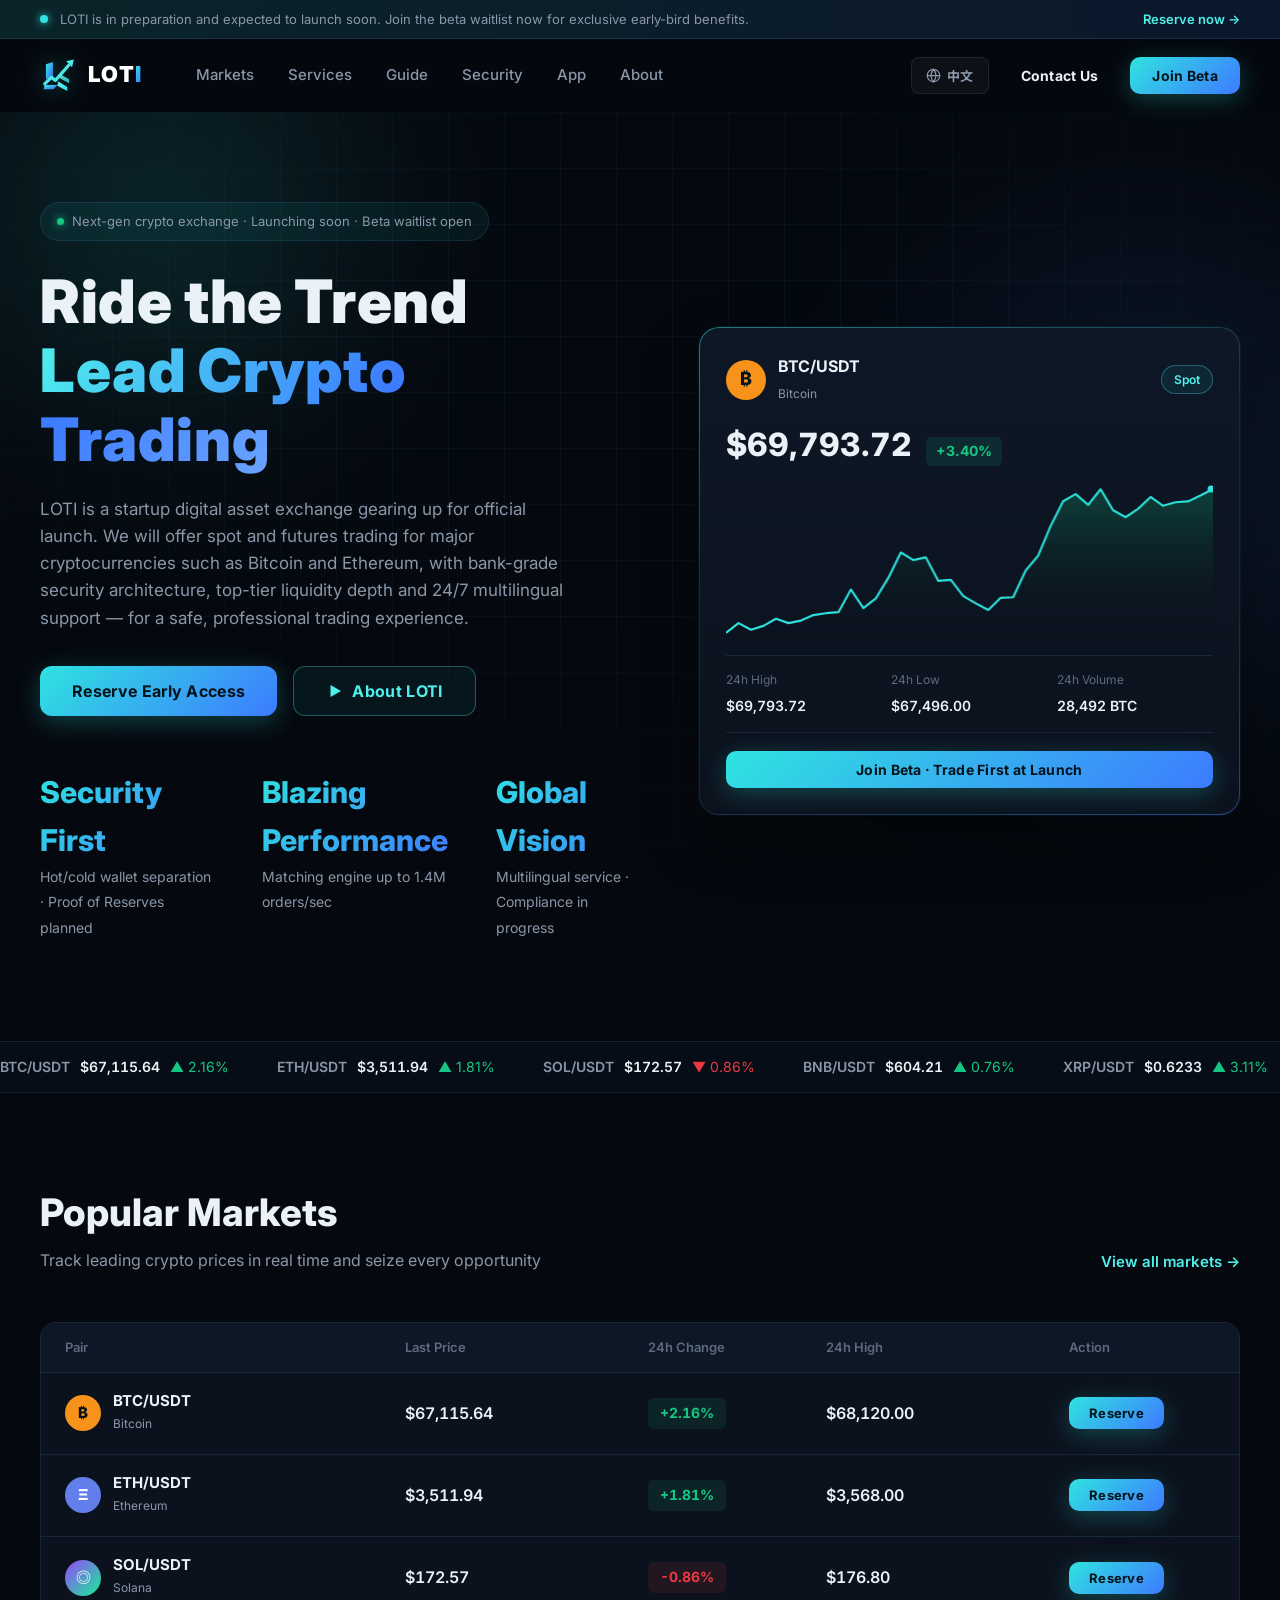
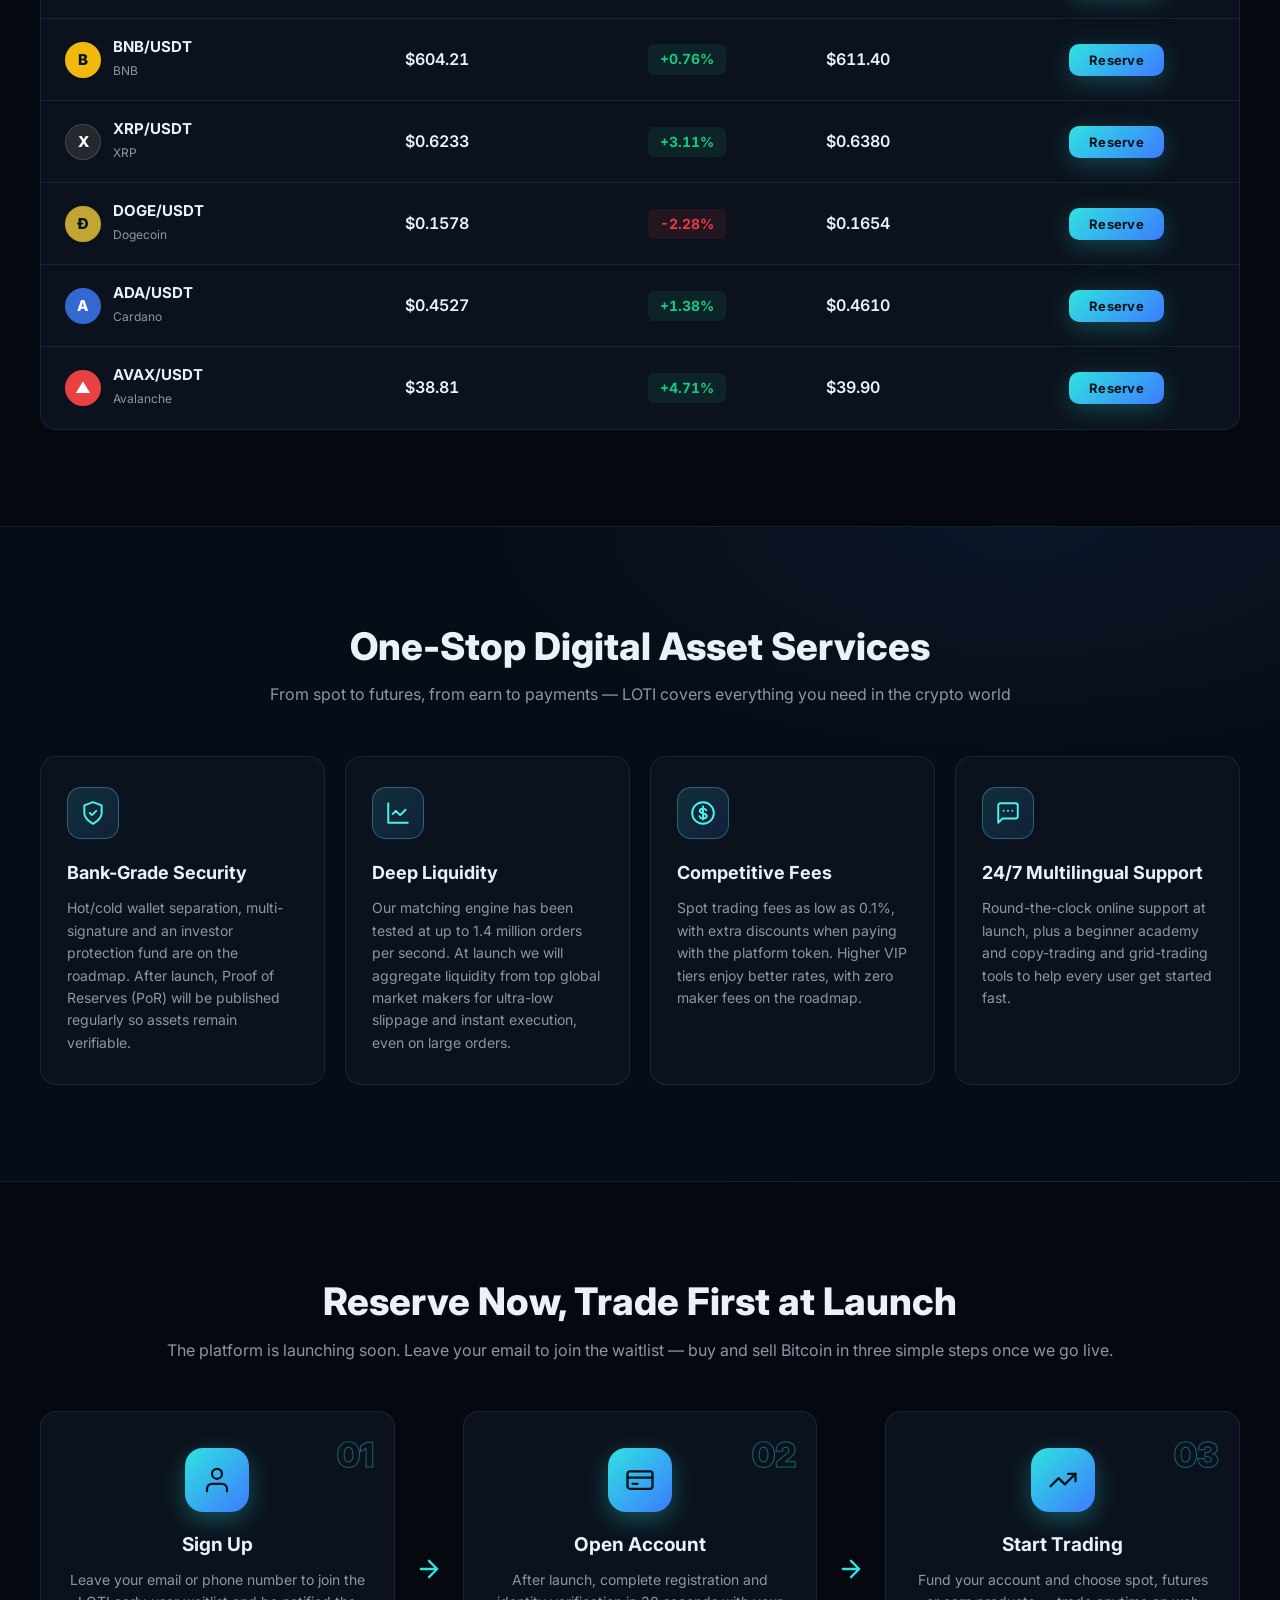
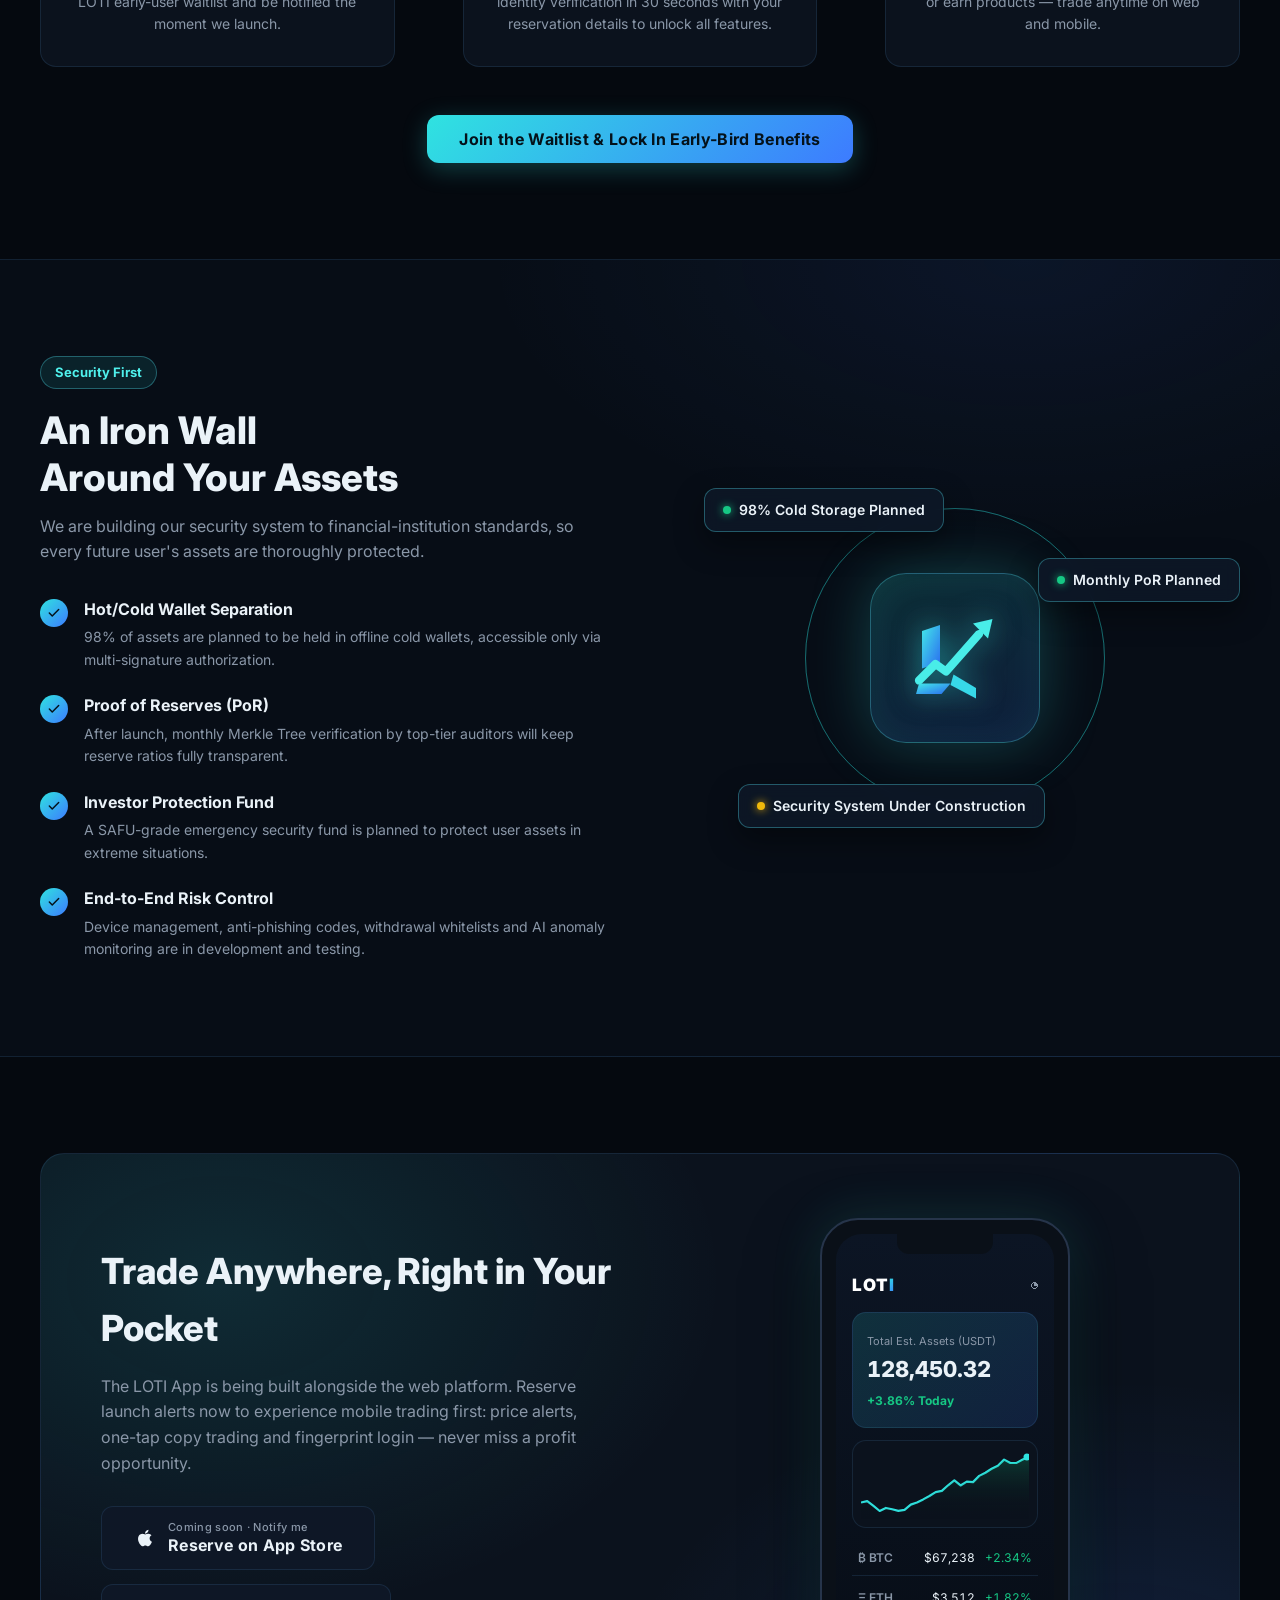
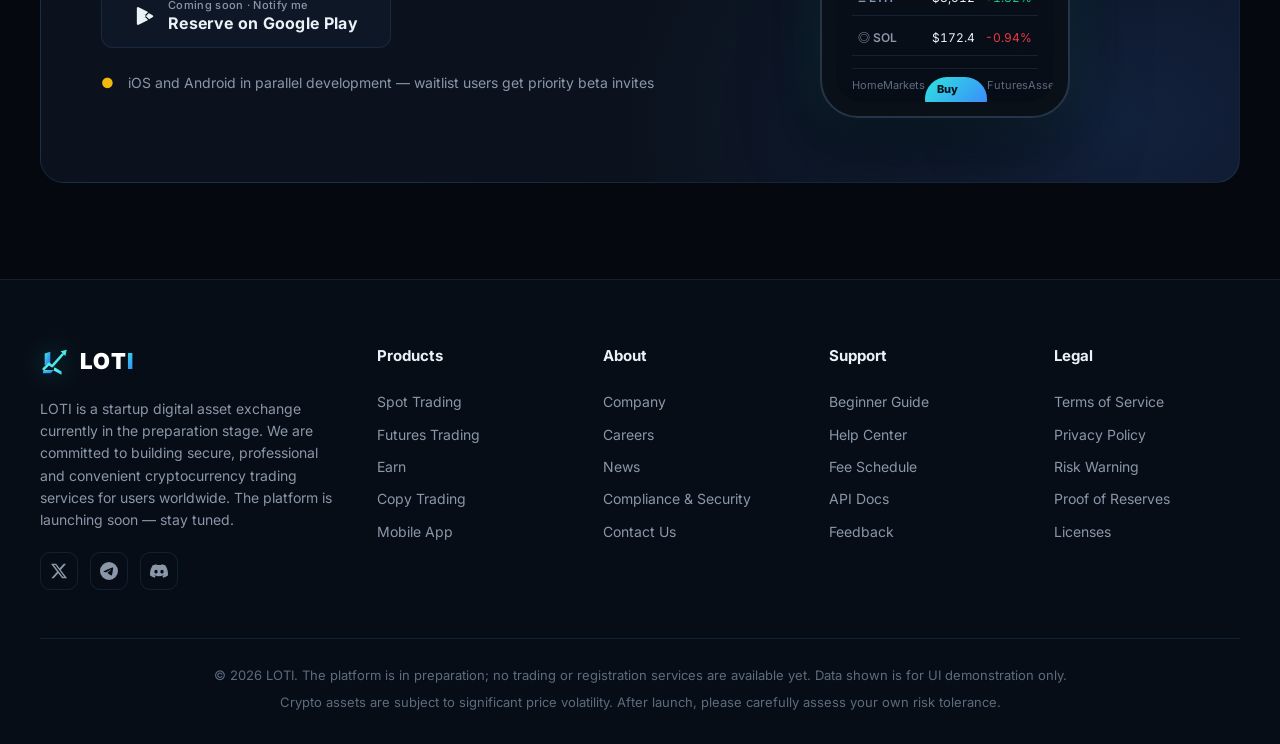
==== commit 159196f2: "rebrand: LOTIX→LOTI 乐提 品牌名称变更" ====
--- a/index.html
+++ b/index.html
@@ -3,8 +3,8 @@
 <head>
   <meta charset="UTF-8" />
   <meta name="viewport" content="width=device-width, initial-scale=1.0" />
-  <title>LOTIX 洛钛克斯 — 即将上线的数字资产交易平台 · 内测预约</title>
-  <meta name="description" content="LOTIX 洛钛克斯是一家正在筹备中的数字资产交易平台，即将提供安全、专业、便捷的比特币、以太坊等加密货币现货与合约交易服务，内测预约现已开启。" />
+  <title>LOTI 乐提 — 即将上线的数字资产交易平台 · 内测预约</title>
+  <meta name="description" content="LOTI 乐提是一家正在筹备中的数字资产交易平台，即将提供安全、专业、便捷的比特币、以太坊等加密货币现货与合约交易服务，内测预约现已开启。" />
   <link rel="icon" href="data:image/svg+xml,%3Csvg xmlns='http://www.w3.org/2000/svg' viewBox='0 0 128 128'%3E%3Cdefs%3E%3ClinearGradient id='g' x1='0' y1='0' x2='1' y2='1'%3E%3Cstop offset='0' stop-color='%2343E9E8'/%3E%3Cstop offset='1' stop-color='%232A6BF0'/%3E%3C/linearGradient%3E%3C/defs%3E%3Cpolygon points='20,28 44,20 44,70 20,78' fill='url(%23g)'/%3E%3Cpath d='M16,94 L38,72 L52,82 L96,32' stroke='%2349EDE8' stroke-width='11' fill='none' stroke-linecap='round' stroke-linejoin='round'/%3E%3Cpolygon points='88,18 114,12 108,38' fill='%2349EDE8'/%3E%3Cpolygon points='16,98 58,98 46,112 12,112' fill='url(%23g)'/%3E%3Cpolygon points='62,86 92,104 92,118 58,100' fill='%2337D8E8'/%3E%3C/svg%3E" />
   <link rel="preconnect" href="https://fonts.googleapis.com" />
   <link rel="preconnect" href="https://fonts.gstatic.com" crossorigin />
@@ -17,7 +17,7 @@
   <div class="announce-bar">
     <div class="container announce-inner">
       <span class="announce-dot"></span>
-      <p class="announce-text" data-i18n="announce_text">LOTIX 平台正在筹备中，预计近期正式上线。现在预约内测，可享早期用户专属权益。</p>
+      <p class="announce-text" data-i18n="announce_text">LOTI 平台正在筹备中，预计近期正式上线。现在预约内测，可享早期用户专属权益。</p>
       <a href="#start" class="announce-link" data-i18n="announce_link">立即预约 &rarr;</a>
     </div>
   </div>
@@ -25,7 +25,7 @@
   <!-- 导航栏 -->
   <header class="header" id="header">
     <div class="container nav-inner">
-      <a href="#" class="logo" aria-label="LOTIX 首页">
+      <a href="#" class="logo" aria-label="LOTI 首页">
         <svg class="logo-mark" viewBox="0 0 128 128" width="38" height="38" aria-hidden="true">
           <defs>
             <linearGradient id="logoGradA" x1="0" y1="0" x2="1" y2="1">
@@ -42,7 +42,7 @@
           <polygon points="62,86 92,104 92,118 58,100" fill="url(#logoGradB)"/>
           <polygon points="70,62 98,78 98,92 66,74" fill="url(#logoGradB)" opacity="0.85"/>
         </svg>
-        <span class="logo-text">LOTI<em>X</em></span>
+        <span class="logo-text">LOT<em>I</em></span>
       </a>
 
       <nav class="nav-links" id="navLinks">
@@ -104,7 +104,7 @@
             <span class="text-gradient" data-i18n="hero_title_2">领跑数字资产交易</span>
           </h1>
           <p class="hero-desc" data-i18n="hero_desc">
-            LOTIX 洛钛克斯是一家初创数字资产交易平台，正在为正式上线全力筹备。
+            LOTI 乐提是一家初创数字资产交易平台，正在为正式上线全力筹备。
             未来我们将提供比特币、以太坊等主流加密货币的现货与合约交易服务，
             以银行级安全架构、顶级交易深度与 7&times;24 小时中文客服，打造安心、专业的交易体验。
           </p>
@@ -112,7 +112,7 @@
             <button class="btn btn-primary btn-lg" type="button" data-i18n="hero_cta_primary">预约抢先体验</button>
             <button class="btn btn-outline btn-lg" type="button">
               <svg width="18" height="18" viewBox="0 0 24 24" fill="currentColor"><polygon points="6 4 20 12 6 20 6 4"></polygon></svg>
-              <span data-i18n="hero_cta_secondary">了解 LOTIX</span>
+              <span data-i18n="hero_cta_secondary">了解 LOTI</span>
             </button>
           </div>
           <div class="hero-stats">
@@ -195,7 +195,7 @@
         <div class="section-head section-head-center reveal">
           <div>
             <h2 class="section-title" data-i18n="features_title">一站式数字资产服务</h2>
-            <p class="section-sub" data-i18n="features_sub">从现货到合约，从理财到支付，LOTIX 满足你对加密世界的全部需求</p>
+            <p class="section-sub" data-i18n="features_sub">从现货到合约，从理财到支付，LOTI 满足你对加密世界的全部需求</p>
           </div>
         </div>
 
@@ -252,7 +252,7 @@
               <svg viewBox="0 0 24 24" fill="none" stroke="currentColor" stroke-width="1.8" stroke-linecap="round" stroke-linejoin="round"><path d="M20 21v-2a4 4 0 0 0-4-4H8a4 4 0 0 0-4 4v2"/><circle cx="12" cy="7" r="4"/></svg>
             </div>
             <h3 data-i18n="step1_t">预约登记</h3>
-            <p data-i18n="step1_p">留下你的邮箱或手机号，加入 LOTIX 早期用户候补名单，上线第一时间通知你。</p>
+            <p data-i18n="step1_p">留下你的邮箱或手机号，加入 LOTI 早期用户候补名单，上线第一时间通知你。</p>
           </div>
           <div class="step-arrow reveal" aria-hidden="true">
             <svg viewBox="0 0 24 24" fill="none" stroke="currentColor" stroke-width="2" stroke-linecap="round" stroke-linejoin="round"><path d="M5 12h14M12 5l7 7-7 7"/></svg>
@@ -347,7 +347,7 @@
         <div class="app-banner reveal">
           <div class="app-copy">
             <h2 data-i18n="app_title">随时随地，交易尽在掌握</h2>
-            <p data-i18n="app_sub">LOTIX App 正与网页端同步开发中。现在预约上线提醒，上线第一时间体验移动端交易：价格提醒、一键跟单、指纹登录，让盈利机会不再错过。</p>
+            <p data-i18n="app_sub">LOTI App 正与网页端同步开发中。现在预约上线提醒，上线第一时间体验移动端交易：价格提醒、一键跟单、指纹登录，让盈利机会不再错过。</p>
             <div class="app-btns">
               <button class="btn btn-dark btn-lg" type="button">
                 <svg width="22" height="22" viewBox="0 0 24 24" fill="currentColor"><path d="M17.05 20.28c-.98.95-2.05.8-3.08.35-1.09-.46-2.09-.48-3.24 0-1.44.62-2.2.44-3.06-.35C2.79 15.25 3.51 7.59 9.05 7.31c1.35.07 2.29.74 3.08.8 1.18-.24 2.31-.93 3.57-.84 1.51.12 2.65.72 3.4 1.8-3.12 1.87-2.38 5.98.48 7.13-.57 1.5-1.31 2.99-2.54 4.09zM12.03 7.25c-.15-2.23 1.66-4.07 3.74-4.25.29 2.58-2.34 4.5-3.74 4.25z"/></svg>
@@ -369,7 +369,7 @@
               <div class="phone-notch"></div>
               <div class="phone-screen">
                 <div class="ph-header">
-                  <span class="ph-logo">LOTI<em>X</em></span>
+                  <span class="ph-logo">LOT<em>I</em></span>
                   <span class="ph-bell">&#9684;</span>
                 </div>
                 <div class="ph-balance">
@@ -413,9 +413,9 @@
               <polygon points="16,98 58,98 46,112 12,112" fill="url(#logoGradA)"/>
               <polygon points="62,86 92,104 92,118 58,100" fill="url(#logoGradB)"/>
             </svg>
-            <span class="logo-text">LOTI<em>X</em></span>
+            <span class="logo-text">LOT<em>I</em></span>
           </a>
-          <p data-i18n="footer_about">LOTIX 洛钛克斯是一家初创数字资产交易平台，目前正处于筹备阶段。我们致力于为全球用户打造安全、专业、便捷的加密货币交易服务，平台即将上线，敬请期待。</p>
+          <p data-i18n="footer_about">LOTI 乐提是一家初创数字资产交易平台，目前正处于筹备阶段。我们致力于为全球用户打造安全、专业、便捷的加密货币交易服务，平台即将上线，敬请期待。</p>
           <div class="footer-social">
             <a href="#" aria-label="Twitter / X">
               <svg viewBox="0 0 24 24" fill="currentColor"><path d="M18.244 2.25h3.308l-7.227 8.26 8.502 11.24H16.17l-5.214-6.817L4.99 21.75H1.68l7.73-8.835L1.254 2.25H8.08l4.713 6.231zm-1.161 17.52h1.833L7.084 4.126H5.117z"/></svg>
@@ -464,7 +464,7 @@
       </div>
 
       <div class="footer-bottom">
-        <p data-i18n="footer_copy1">&copy; 2026 LOTIX 洛钛克斯. 平台正在筹备中，暂未开放任何交易与注册服务，页面数据仅为界面演示。</p>
+        <p data-i18n="footer_copy1">&copy; 2026 LOTI 乐提. 平台正在筹备中，暂未开放任何交易与注册服务，页面数据仅为界面演示。</p>
         <p data-i18n="footer_copy2">加密资产交易存在较大价格波动风险，正式上线后请谨慎评估自身风险承受能力。</p>
       </div>
     </div>
--- a/css/style.css
+++ b/css/style.css
@@ -1,5 +1,5 @@
 /* ============================================================
-   LOTIX — 数字资产交易平台单页样式
+   LOTI — 数字资产交易平台单页样式
    配色：深色底 + 青(#2FE3E0)蓝(#3D7BFF)渐变，参考币安/OKX
    ============================================================ */
 :root {
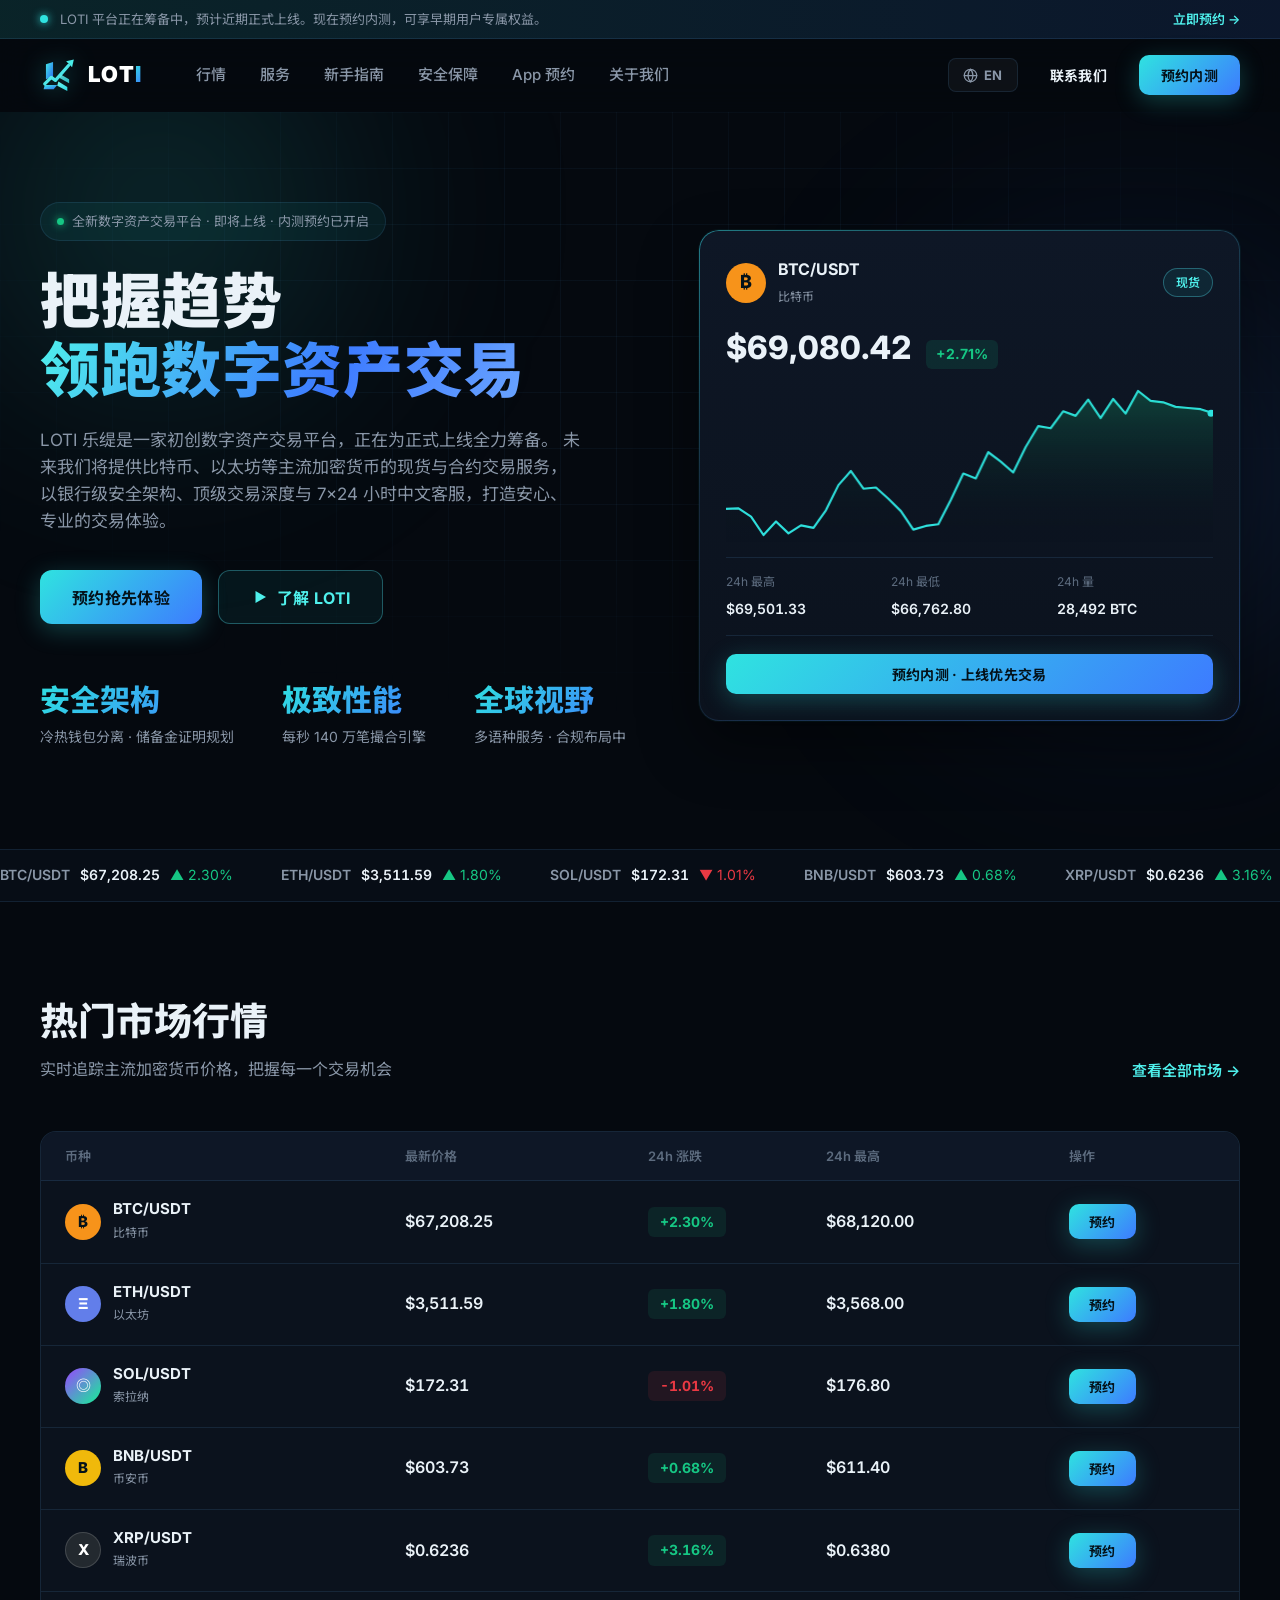
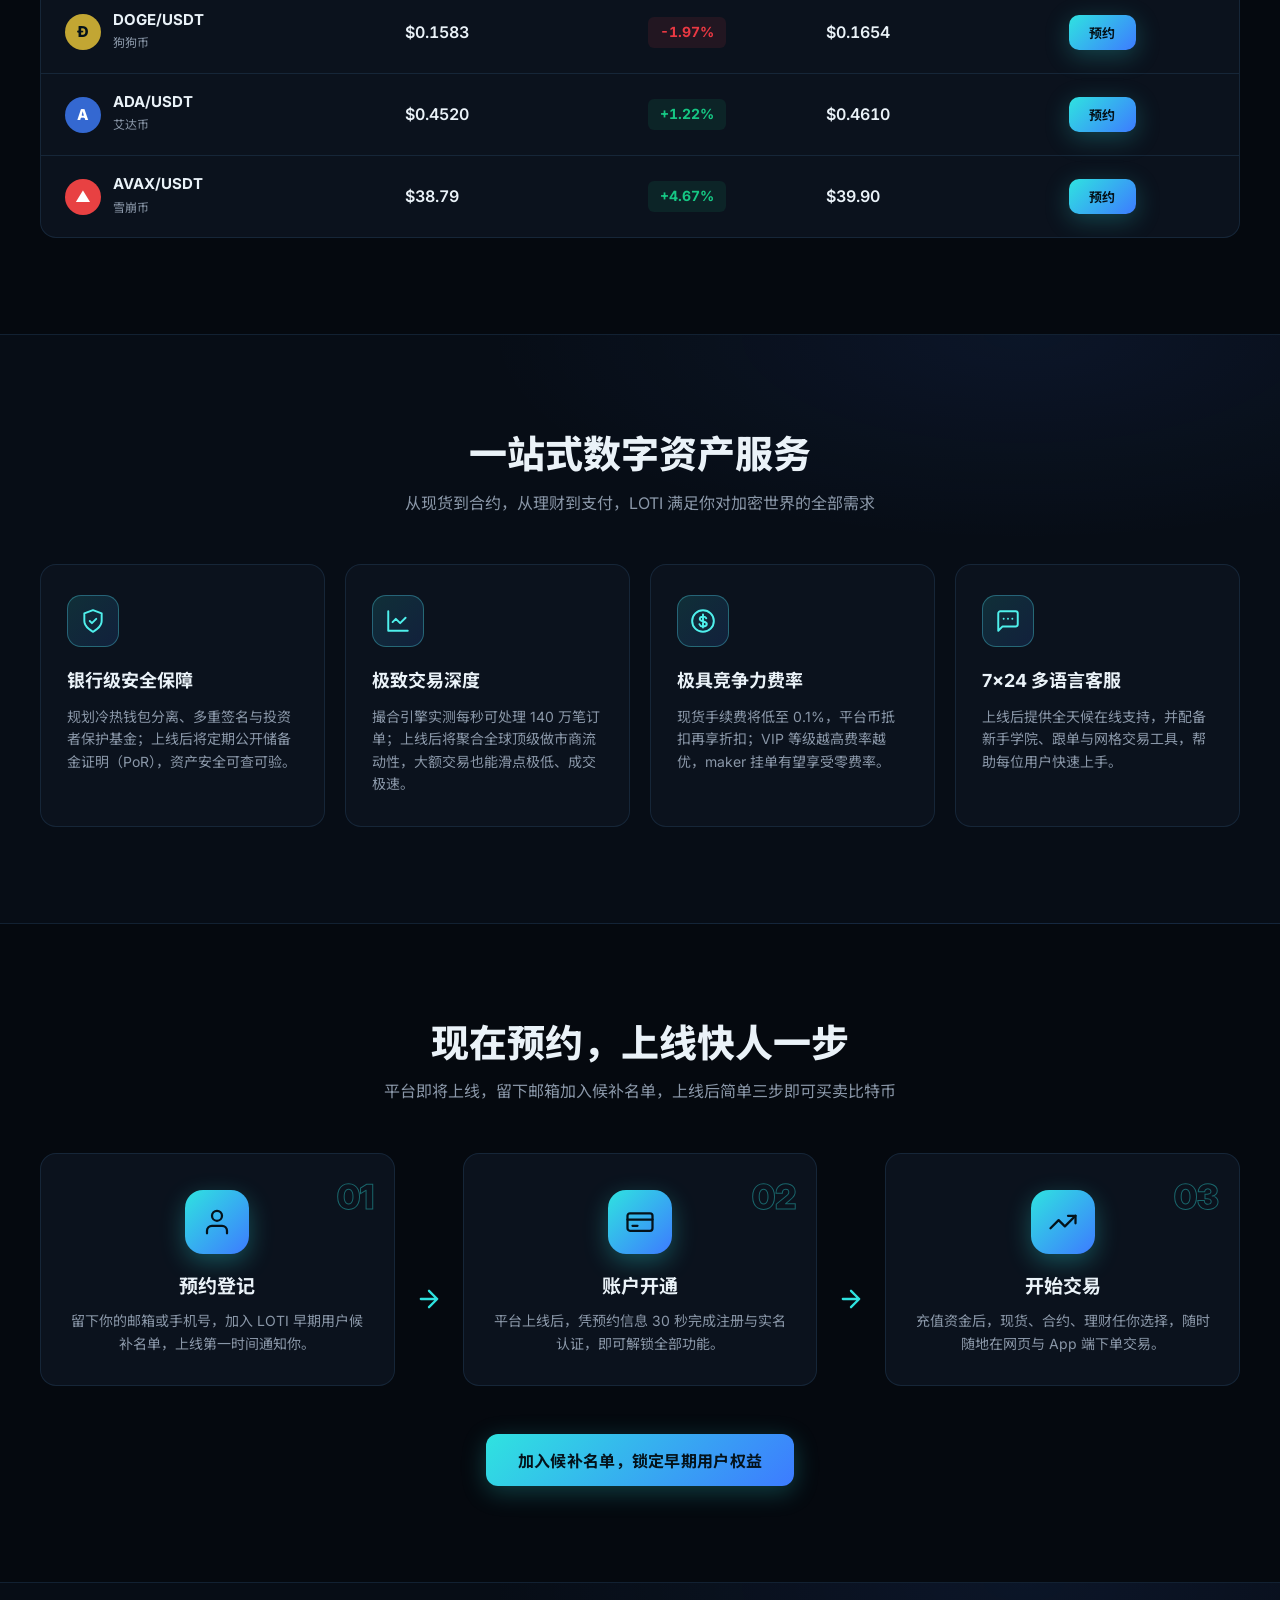
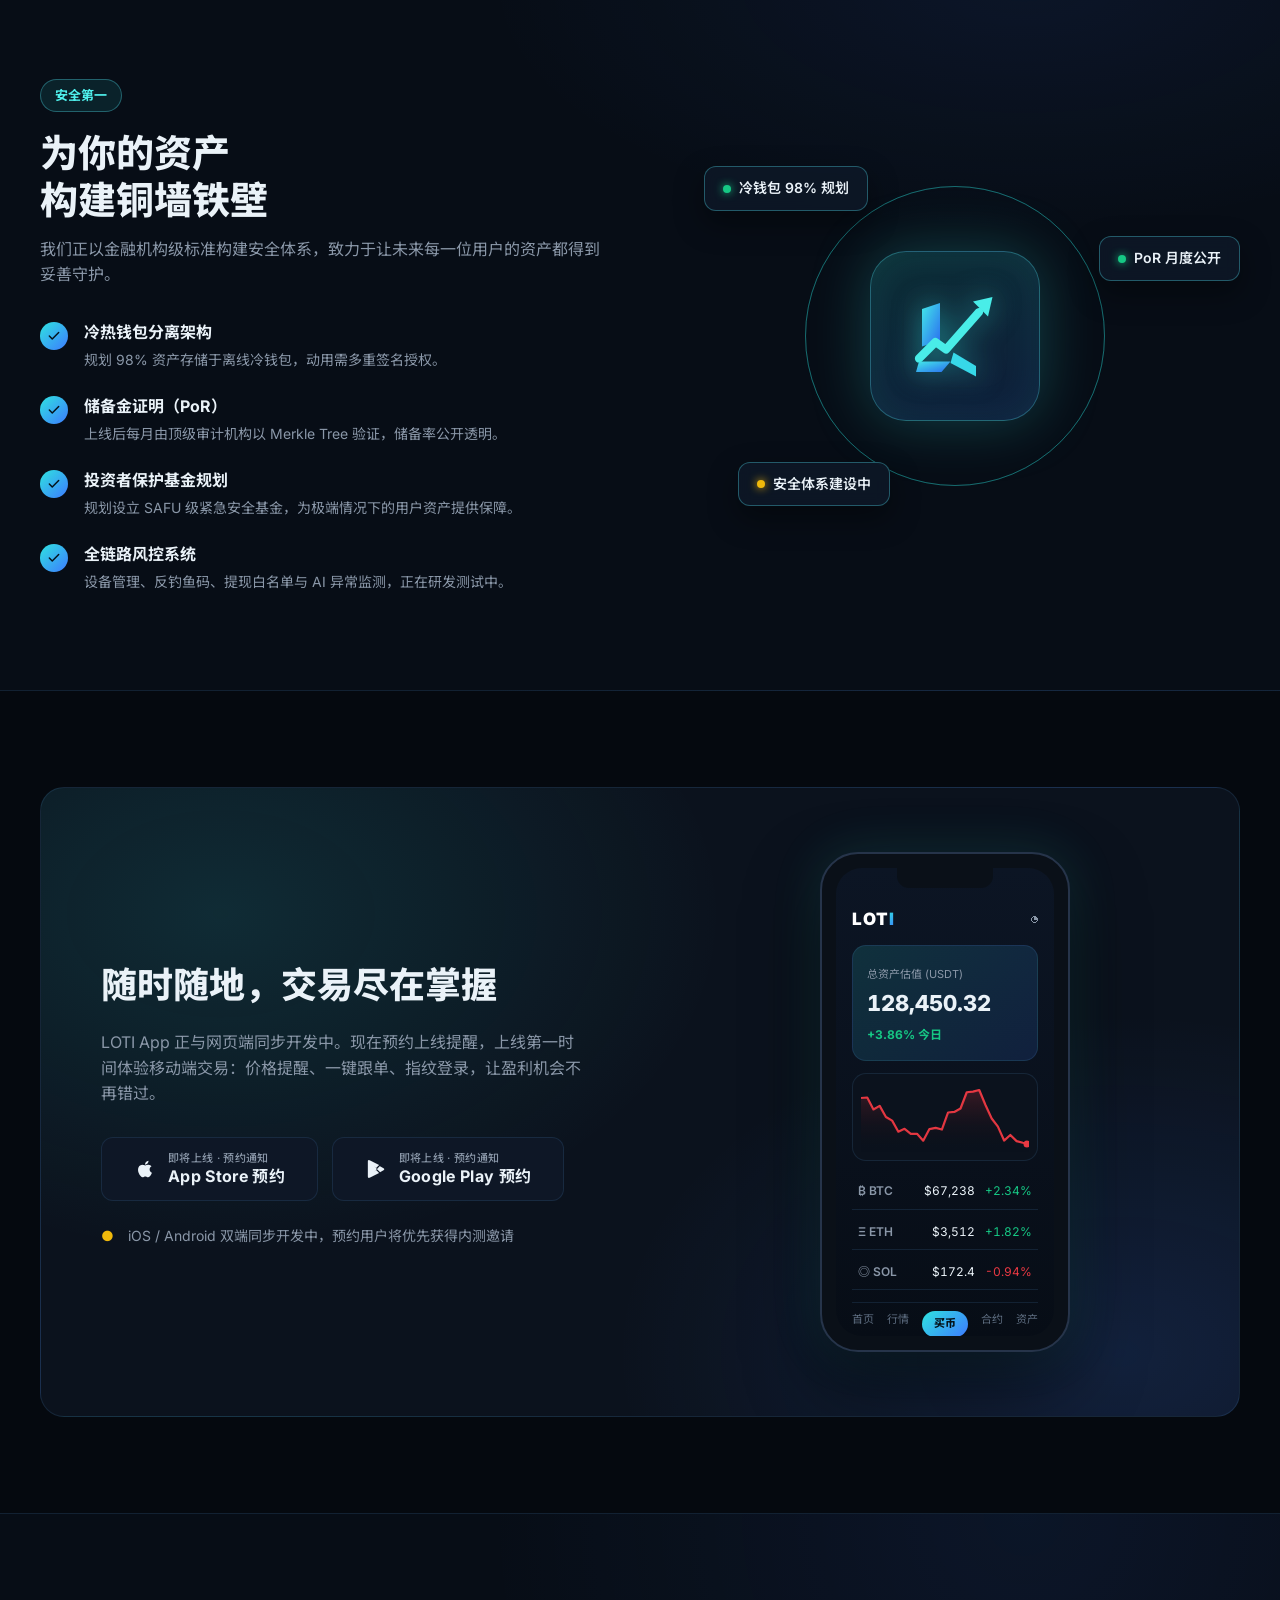
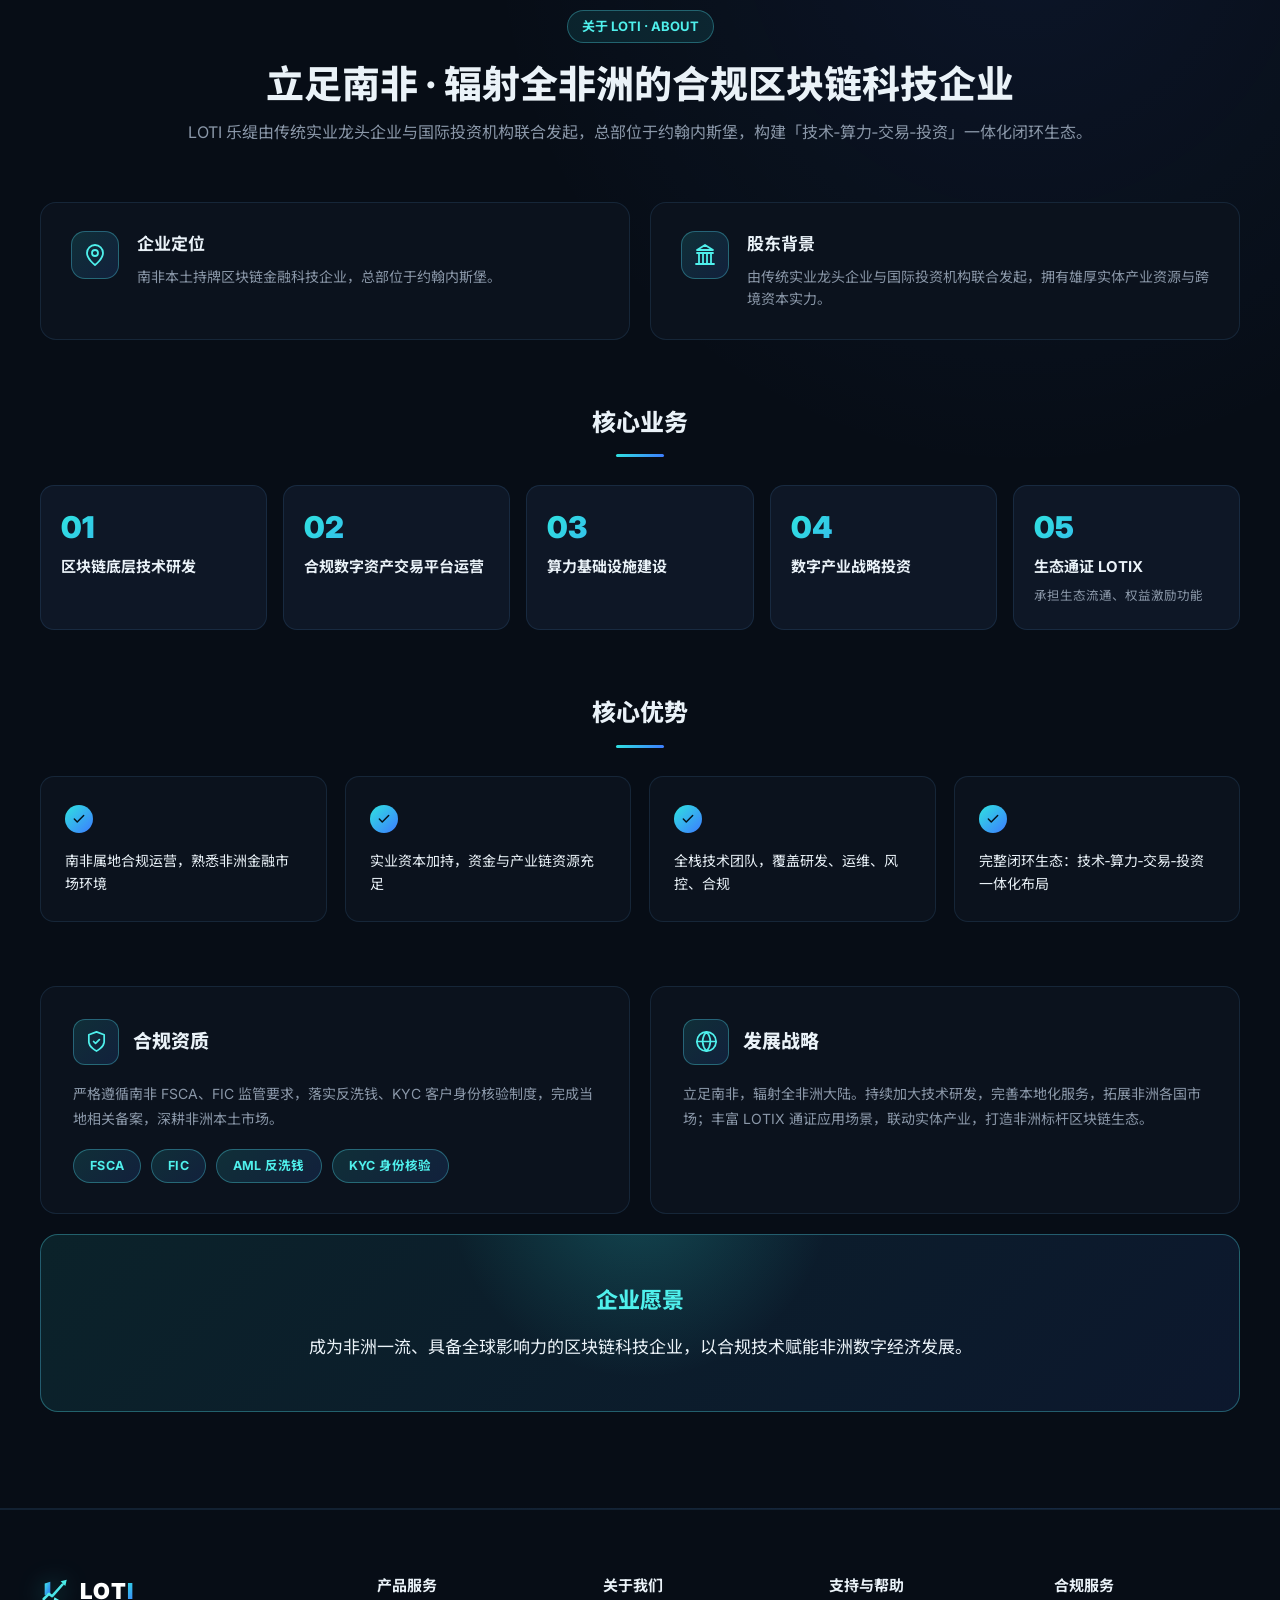
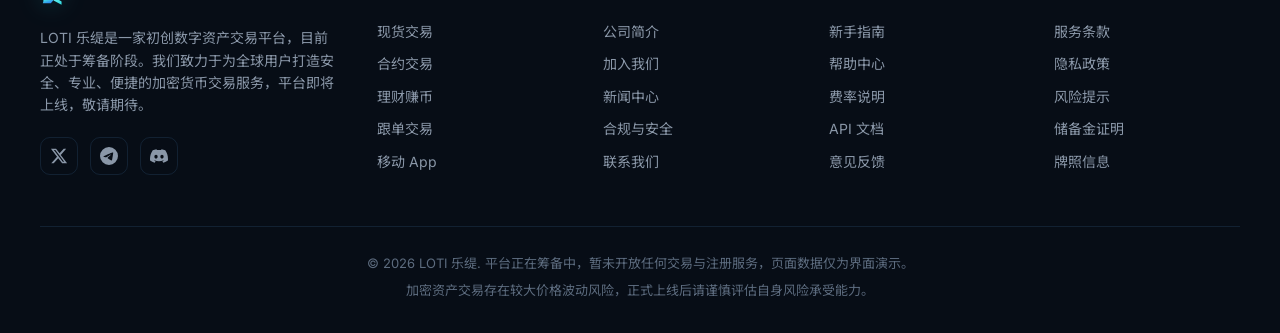
==== commit ebd3c45e: "feat: 新增「关于 LOTI」公司简介区块（定位/股东/五大业务/四大优势/合规/战略/愿景，中英双语），中文品牌名更正为乐缇" ====
--- a/index.html
+++ b/index.html
@@ -3,8 +3,8 @@
 <head>
   <meta charset="UTF-8" />
   <meta name="viewport" content="width=device-width, initial-scale=1.0" />
-  <title>LOTI 乐提 — 即将上线的数字资产交易平台 · 内测预约</title>
-  <meta name="description" content="LOTI 乐提是一家正在筹备中的数字资产交易平台，即将提供安全、专业、便捷的比特币、以太坊等加密货币现货与合约交易服务，内测预约现已开启。" />
+  <title>LOTI 乐缇 — 即将上线的数字资产交易平台 · 内测预约</title>
+  <meta name="description" content="LOTI 乐缇是一家正在筹备中的数字资产交易平台，即将提供安全、专业、便捷的比特币、以太坊等加密货币现货与合约交易服务，内测预约现已开启。" />
   <link rel="icon" href="data:image/svg+xml,%3Csvg xmlns='http://www.w3.org/2000/svg' viewBox='0 0 128 128'%3E%3Cdefs%3E%3ClinearGradient id='g' x1='0' y1='0' x2='1' y2='1'%3E%3Cstop offset='0' stop-color='%2343E9E8'/%3E%3Cstop offset='1' stop-color='%232A6BF0'/%3E%3C/linearGradient%3E%3C/defs%3E%3Cpolygon points='20,28 44,20 44,70 20,78' fill='url(%23g)'/%3E%3Cpath d='M16,94 L38,72 L52,82 L96,32' stroke='%2349EDE8' stroke-width='11' fill='none' stroke-linecap='round' stroke-linejoin='round'/%3E%3Cpolygon points='88,18 114,12 108,38' fill='%2349EDE8'/%3E%3Cpolygon points='16,98 58,98 46,112 12,112' fill='url(%23g)'/%3E%3Cpolygon points='62,86 92,104 92,118 58,100' fill='%2337D8E8'/%3E%3C/svg%3E" />
   <link rel="preconnect" href="https://fonts.googleapis.com" />
   <link rel="preconnect" href="https://fonts.gstatic.com" crossorigin />
@@ -51,7 +51,7 @@
         <a href="#start" class="nav-link" data-i18n="nav_guide">新手指南</a>
         <a href="#security" class="nav-link" data-i18n="nav_security">安全保障</a>
         <a href="#app" class="nav-link" data-i18n="nav_app">App 预约</a>
-        <a href="#footer" class="nav-link" data-i18n="nav_about">关于我们</a>
+        <a href="#about" class="nav-link" data-i18n="nav_about">关于我们</a>
       </nav>
 
       <div class="nav-actions">
@@ -76,7 +76,7 @@
     <a href="#start" class="mobile-link" data-i18n="nav_guide">新手指南</a>
     <a href="#security" class="mobile-link" data-i18n="nav_security">安全保障</a>
     <a href="#app" class="mobile-link" data-i18n="nav_app">App 预约</a>
-    <a href="#footer" class="mobile-link" data-i18n="nav_about">关于我们</a>
+    <a href="#about" class="mobile-link" data-i18n="nav_about">关于我们</a>
     <div class="mobile-actions">
       <button class="lang-switch lang-switch-mobile" type="button">
         <svg width="15" height="15" viewBox="0 0 24 24" fill="none" stroke="currentColor" stroke-width="2" stroke-linecap="round" stroke-linejoin="round" aria-hidden="true"><circle cx="12" cy="12" r="10"/><path d="M2 12h20"/><path d="M12 2a15.3 15.3 0 0 1 4 10 15.3 15.3 0 0 1-4 10 15.3 15.3 0 0 1-4-10 15.3 15.3 0 0 1 4-10z"/></svg>
@@ -104,7 +104,7 @@
             <span class="text-gradient" data-i18n="hero_title_2">领跑数字资产交易</span>
           </h1>
           <p class="hero-desc" data-i18n="hero_desc">
-            LOTI 乐提是一家初创数字资产交易平台，正在为正式上线全力筹备。
+            LOTI 乐缇是一家初创数字资产交易平台，正在为正式上线全力筹备。
             未来我们将提供比特币、以太坊等主流加密货币的现货与合约交易服务，
             以银行级安全架构、顶级交易深度与 7&times;24 小时中文客服，打造安心、专业的交易体验。
           </p>
@@ -398,6 +398,122 @@
         </div>
       </div>
     </section>
+    <!-- 关于 LOTI -->
+    <section class="section section-alt" id="about">
+      <div class="container">
+        <div class="section-head section-head-center reveal">
+          <div>
+            <div class="section-tag" data-i18n="about_tag">关于 LOTI · ABOUT</div>
+            <h2 class="section-title" data-i18n="about_title">立足南非 · 辐射全非洲的合规区块链科技企业</h2>
+            <p class="section-sub" data-i18n="about_sub">LOTI 乐缇由传统实业龙头企业与国际投资机构联合发起，总部位于约翰内斯堡，构建「技术‑算力‑交易‑投资」一体化闭环生态。</p>
+          </div>
+        </div>
+
+        <!-- 企业定位 / 股东背景 -->
+        <div class="about-intro">
+          <article class="about-intro-card reveal">
+            <div class="about-intro-icon">
+              <svg viewBox="0 0 24 24" fill="none" stroke="currentColor" stroke-width="1.8" stroke-linecap="round" stroke-linejoin="round"><path d="M20 10c0 6-8 12-8 12s-8-6-8-12a8 8 0 0 1 16 0Z"/><circle cx="12" cy="10" r="3"/></svg>
+            </div>
+            <div>
+              <h3 data-i18n="about_position">企业定位</h3>
+              <p data-i18n="about_position_p">南非本土持牌区块链金融科技企业，总部位于约翰内斯堡。</p>
+            </div>
+          </article>
+          <article class="about-intro-card reveal">
+            <div class="about-intro-icon">
+              <svg viewBox="0 0 24 24" fill="none" stroke="currentColor" stroke-width="1.8" stroke-linecap="round" stroke-linejoin="round"><polygon points="12 2 20 7 4 7"/><line x1="4" y1="10" x2="20" y2="10"/><line x1="6" y1="10" x2="6" y2="21"/><line x1="10" y1="10" x2="10" y2="21"/><line x1="14" y1="10" x2="14" y2="21"/><line x1="18" y1="10" x2="18" y2="21"/><line x1="3" y1="21" x2="21" y2="21"/></svg>
+            </div>
+            <div>
+              <h3 data-i18n="about_shareholders">股东背景</h3>
+              <p data-i18n="about_shareholders_p">由传统实业龙头企业与国际投资机构联合发起，拥有雄厚实体产业资源与跨境资本实力。</p>
+            </div>
+          </article>
+        </div>
+
+        <!-- 核心业务 -->
+        <h3 class="about-block-title reveal" data-i18n="about_biz">核心业务</h3>
+        <div class="biz-grid">
+          <article class="biz-card reveal">
+            <span class="biz-num">01</span>
+            <h4 data-i18n="biz1">区块链底层技术研发</h4>
+          </article>
+          <article class="biz-card reveal">
+            <span class="biz-num">02</span>
+            <h4 data-i18n="biz2">合规数字资产交易平台运营</h4>
+          </article>
+          <article class="biz-card reveal">
+            <span class="biz-num">03</span>
+            <h4 data-i18n="biz3">算力基础设施建设</h4>
+          </article>
+          <article class="biz-card reveal">
+            <span class="biz-num">04</span>
+            <h4 data-i18n="biz4">数字产业战略投资</h4>
+          </article>
+          <article class="biz-card reveal">
+            <span class="biz-num">05</span>
+            <h4 data-i18n="biz5">生态通证 LOTIX</h4>
+            <p data-i18n="biz5_p">承担生态流通、权益激励功能</p>
+          </article>
+        </div>
+
+        <!-- 核心优势 -->
+        <h3 class="about-block-title reveal" data-i18n="about_adv">核心优势</h3>
+        <div class="adv-grid">
+          <article class="adv-card reveal">
+            <span class="check-icon"><svg viewBox="0 0 24 24" fill="none" stroke="currentColor" stroke-width="2.5" stroke-linecap="round" stroke-linejoin="round"><path d="M20 6 9 17l-5-5"/></svg></span>
+            <p data-i18n="adv1">南非属地合规运营，熟悉非洲金融市场环境</p>
+          </article>
+          <article class="adv-card reveal">
+            <span class="check-icon"><svg viewBox="0 0 24 24" fill="none" stroke="currentColor" stroke-width="2.5" stroke-linecap="round" stroke-linejoin="round"><path d="M20 6 9 17l-5-5"/></svg></span>
+            <p data-i18n="adv2">实业资本加持，资金与产业链资源充足</p>
+          </article>
+          <article class="adv-card reveal">
+            <span class="check-icon"><svg viewBox="0 0 24 24" fill="none" stroke="currentColor" stroke-width="2.5" stroke-linecap="round" stroke-linejoin="round"><path d="M20 6 9 17l-5-5"/></svg></span>
+            <p data-i18n="adv3">全栈技术团队，覆盖研发、运维、风控、合规</p>
+          </article>
+          <article class="adv-card reveal">
+            <span class="check-icon"><svg viewBox="0 0 24 24" fill="none" stroke="currentColor" stroke-width="2.5" stroke-linecap="round" stroke-linejoin="round"><path d="M20 6 9 17l-5-5"/></svg></span>
+            <p data-i18n="adv4">完整闭环生态：技术‑算力‑交易‑投资一体化布局</p>
+          </article>
+        </div>
+
+        <!-- 合规资质 / 发展战略 -->
+        <div class="about-cols">
+          <article class="about-col reveal">
+            <div class="about-col-head">
+              <span class="about-col-icon">
+                <svg viewBox="0 0 24 24" fill="none" stroke="currentColor" stroke-width="1.8" stroke-linecap="round" stroke-linejoin="round"><path d="M12 22s8-4 8-10V5l-8-3-8 3v7c0 6 8 10 8 10z"/><path d="m9 12 2 2 4-4"/></svg>
+              </span>
+              <h3 data-i18n="about_compliance">合规资质</h3>
+            </div>
+            <p data-i18n="about_compliance_p">严格遵循南非 FSCA、FIC 监管要求，落实反洗钱、KYC 客户身份核验制度，完成当地相关备案，深耕非洲本土市场。</p>
+            <div class="compliance-badges">
+              <span class="comp-badge">FSCA</span>
+              <span class="comp-badge">FIC</span>
+              <span class="comp-badge" data-i18n="comp_aml">AML 反洗钱</span>
+              <span class="comp-badge" data-i18n="comp_kyc">KYC 身份核验</span>
+            </div>
+          </article>
+          <article class="about-col reveal">
+            <div class="about-col-head">
+              <span class="about-col-icon">
+                <svg viewBox="0 0 24 24" fill="none" stroke="currentColor" stroke-width="1.8" stroke-linecap="round" stroke-linejoin="round"><circle cx="12" cy="12" r="10"/><path d="M2 12h20"/><path d="M12 2a15.3 15.3 0 0 1 4 10 15.3 15.3 0 0 1-4 10 15.3 15.3 0 0 1-4-10 15.3 15.3 0 0 1 4-10z"/></svg>
+              </span>
+              <h3 data-i18n="about_strategy">发展战略</h3>
+            </div>
+            <p data-i18n="about_strategy_p">立足南非，辐射全非洲大陆。持续加大技术研发，完善本地化服务，拓展非洲各国市场；丰富 LOTIX 通证应用场景，联动实体产业，打造非洲标杆区块链生态。</p>
+          </article>
+        </div>
+
+        <!-- 企业愿景 -->
+        <div class="vision-banner reveal">
+          <div class="vision-glow" aria-hidden="true"></div>
+          <h3 data-i18n="about_vision">企业愿景</h3>
+          <p data-i18n="about_vision_p">成为非洲一流、具备全球影响力的区块链科技企业，以合规技术赋能非洲数字经济发展。</p>
+        </div>
+      </div>
+    </section>
   </main>
 
   <!-- 页脚 -->
@@ -415,7 +531,7 @@
             </svg>
             <span class="logo-text">LOT<em>I</em></span>
           </a>
-          <p data-i18n="footer_about">LOTI 乐提是一家初创数字资产交易平台，目前正处于筹备阶段。我们致力于为全球用户打造安全、专业、便捷的加密货币交易服务，平台即将上线，敬请期待。</p>
+          <p data-i18n="footer_about">LOTI 乐缇是一家初创数字资产交易平台，目前正处于筹备阶段。我们致力于为全球用户打造安全、专业、便捷的加密货币交易服务，平台即将上线，敬请期待。</p>
           <div class="footer-social">
             <a href="#" aria-label="Twitter / X">
               <svg viewBox="0 0 24 24" fill="currentColor"><path d="M18.244 2.25h3.308l-7.227 8.26 8.502 11.24H16.17l-5.214-6.817L4.99 21.75H1.68l7.73-8.835L1.254 2.25H8.08l4.713 6.231zm-1.161 17.52h1.833L7.084 4.126H5.117z"/></svg>
@@ -464,7 +580,7 @@
       </div>
 
       <div class="footer-bottom">
-        <p data-i18n="footer_copy1">&copy; 2026 LOTI 乐提. 平台正在筹备中，暂未开放任何交易与注册服务，页面数据仅为界面演示。</p>
+        <p data-i18n="footer_copy1">&copy; 2026 LOTI 乐缇. 平台正在筹备中，暂未开放任何交易与注册服务，页面数据仅为界面演示。</p>
         <p data-i18n="footer_copy2">加密资产交易存在较大价格波动风险，正式上线后请谨慎评估自身风险承受能力。</p>
       </div>
     </div>
--- a/css/style.css
+++ b/css/style.css
@@ -848,11 +848,196 @@
   transform: translateY(0);
 }
 
+/* ---------------- 关于 LOTI ---------------- */
+.about-intro {
+  display: grid;
+  grid-template-columns: 1fr 1fr;
+  gap: 20px;
+  margin-top: 56px;
+}
+.about-intro-card {
+  display: flex;
+  gap: 18px;
+  align-items: flex-start;
+  background: var(--surface);
+  border: 1px solid var(--border);
+  border-radius: var(--radius);
+  padding: 28px 30px;
+  transition: transform .25s ease, border-color .25s ease, box-shadow .25s ease;
+}
+.about-intro-card:hover {
+  transform: translateY(-4px);
+  border-color: var(--border-strong);
+  box-shadow: 0 18px 40px rgba(0,0,0,.4), 0 0 24px rgba(47,227,224,.08);
+}
+.about-intro-icon {
+  flex-shrink: 0;
+  width: 48px; height: 48px;
+  border-radius: 14px;
+  display: grid;
+  place-items: center;
+  background: var(--grad-soft);
+  border: 1px solid var(--border-strong);
+  color: var(--cyan-bright);
+}
+.about-intro-icon svg { width: 24px; height: 24px; }
+.about-intro-card h3 { font-size: 17px; font-weight: 700; margin-bottom: 8px; }
+.about-intro-card p { font-size: 14px; color: var(--muted); }
+
+.about-block-title {
+  text-align: center;
+  font-size: 24px;
+  font-weight: 800;
+  margin: 64px 0 28px;
+  position: relative;
+}
+.about-block-title::after {
+  content: "";
+  display: block;
+  width: 48px; height: 3px;
+  border-radius: 3px;
+  background: var(--grad);
+  margin: 12px auto 0;
+}
+
+.biz-grid {
+  display: grid;
+  grid-template-columns: repeat(5, 1fr);
+  gap: 16px;
+}
+.biz-card {
+  position: relative;
+  background: var(--surface-2);
+  border: 1px solid var(--border);
+  border-radius: 14px;
+  padding: 26px 20px 24px;
+  overflow: hidden;
+  transition: transform .25s ease, border-color .25s ease, box-shadow .25s ease;
+}
+.biz-card::before {
+  content: "";
+  position: absolute;
+  inset: 0 0 auto 0;
+  height: 3px;
+  background: var(--grad);
+  opacity: 0;
+  transition: opacity .25s ease;
+}
+.biz-card:hover {
+  transform: translateY(-6px);
+  border-color: var(--border-strong);
+  box-shadow: 0 18px 40px rgba(0,0,0,.4), 0 0 24px rgba(47,227,224,.08);
+}
+.biz-card:hover::before { opacity: 1; }
+.biz-num {
+  display: block;
+  font-size: 30px;
+  font-weight: 900;
+  line-height: 1;
+  margin-bottom: 14px;
+  background: var(--grad);
+  -webkit-background-clip: text;
+  background-clip: text;
+  -webkit-text-fill-color: transparent;
+}
+.biz-card h4 { font-size: 15px; font-weight: 700; line-height: 1.5; }
+.biz-card p { font-size: 12.5px; color: var(--muted); margin-top: 8px; line-height: 1.5; }
+
+.adv-grid {
+  display: grid;
+  grid-template-columns: repeat(4, 1fr);
+  gap: 18px;
+}
+.adv-card {
+  background: var(--surface);
+  border: 1px solid var(--border);
+  border-radius: 14px;
+  padding: 26px 24px;
+  transition: transform .25s ease, border-color .25s ease;
+}
+.adv-card:hover { transform: translateY(-4px); border-color: var(--border-strong); }
+.adv-card .check-icon { margin-bottom: 16px; }
+.adv-card p { font-size: 14px; color: var(--text); line-height: 1.65; }
+
+.about-cols {
+  display: grid;
+  grid-template-columns: 1fr 1fr;
+  gap: 20px;
+  margin-top: 64px;
+}
+.about-col {
+  background: var(--surface);
+  border: 1px solid var(--border);
+  border-radius: var(--radius);
+  padding: 32px 32px 30px;
+}
+.about-col-head { display: flex; align-items: center; gap: 14px; margin-bottom: 16px; }
+.about-col-icon {
+  flex-shrink: 0;
+  width: 46px; height: 46px;
+  border-radius: 12px;
+  display: grid;
+  place-items: center;
+  background: var(--grad-soft);
+  border: 1px solid var(--border-strong);
+  color: var(--cyan-bright);
+}
+.about-col-icon svg { width: 23px; height: 23px; }
+.about-col-head h3 { font-size: 19px; font-weight: 800; }
+.about-col > p { font-size: 14px; color: var(--muted); line-height: 1.8; }
+.compliance-badges { display: flex; flex-wrap: wrap; gap: 10px; margin-top: 18px; }
+.comp-badge {
+  font-size: 12.5px;
+  font-weight: 700;
+  letter-spacing: .02em;
+  padding: 6px 16px;
+  border-radius: 999px;
+  color: var(--cyan-bright);
+  background: var(--grad-soft);
+  border: 1px solid var(--border-strong);
+}
+
+.vision-banner {
+  position: relative;
+  margin-top: 20px;
+  border-radius: 18px;
+  padding: 48px 40px;
+  text-align: center;
+  border: 1px solid var(--border-strong);
+  background: linear-gradient(135deg, rgba(47,227,224,.10), rgba(61,123,255,.10));
+  overflow: hidden;
+}
+.vision-glow {
+  position: absolute;
+  width: 420px; height: 420px;
+  top: -260px; left: 50%;
+  transform: translateX(-50%);
+  background: radial-gradient(circle, rgba(47,227,224,.22), transparent 65%);
+  pointer-events: none;
+}
+.vision-banner h3 {
+  position: relative;
+  font-size: 22px;
+  font-weight: 800;
+  color: var(--cyan-bright);
+  margin-bottom: 14px;
+}
+.vision-banner p {
+  position: relative;
+  max-width: 760px;
+  margin: 0 auto;
+  font-size: 17px;
+  line-height: 1.8;
+  color: var(--text);
+}
+
 /* ---------------- 响应式 ---------------- */
 @media (max-width: 1024px) {
   .feature-grid { grid-template-columns: repeat(2, 1fr); }
   .footer-grid { grid-template-columns: 1.4fr 1fr 1fr; }
   .footer-brand { grid-column: 1 / -1; }
+  .biz-grid { grid-template-columns: repeat(3, 1fr); }
+  .adv-grid { grid-template-columns: repeat(2, 1fr); }
 }
 
 @media (max-width: 900px) {
@@ -878,6 +1063,9 @@
   .market-row { grid-template-columns: 1.6fr 1.2fr 1fr auto; padding: 14px 16px; gap: 10px; }
   .col-high { display: none; }
   .market-row-head .col-high { display: none; }
+
+  .about-intro { grid-template-columns: 1fr; }
+  .about-cols { grid-template-columns: 1fr; }
 }
 
 @media (max-width: 600px) {
@@ -891,4 +1079,10 @@
   .market-row-head { display: none; }
   .market-row { grid-template-columns: 1.4fr 1fr .8fr; }
   .col-action { display: none; }
-}
+  .biz-grid { grid-template-columns: repeat(2, 1fr); }
+  .adv-grid { grid-template-columns: 1fr; }
+  .vision-banner { padding: 36px 22px; }
+  .vision-banner p { font-size: 15px; }
+  .about-block-title { margin-top: 48px; }
+  .about-cols { margin-top: 48px; }
+}
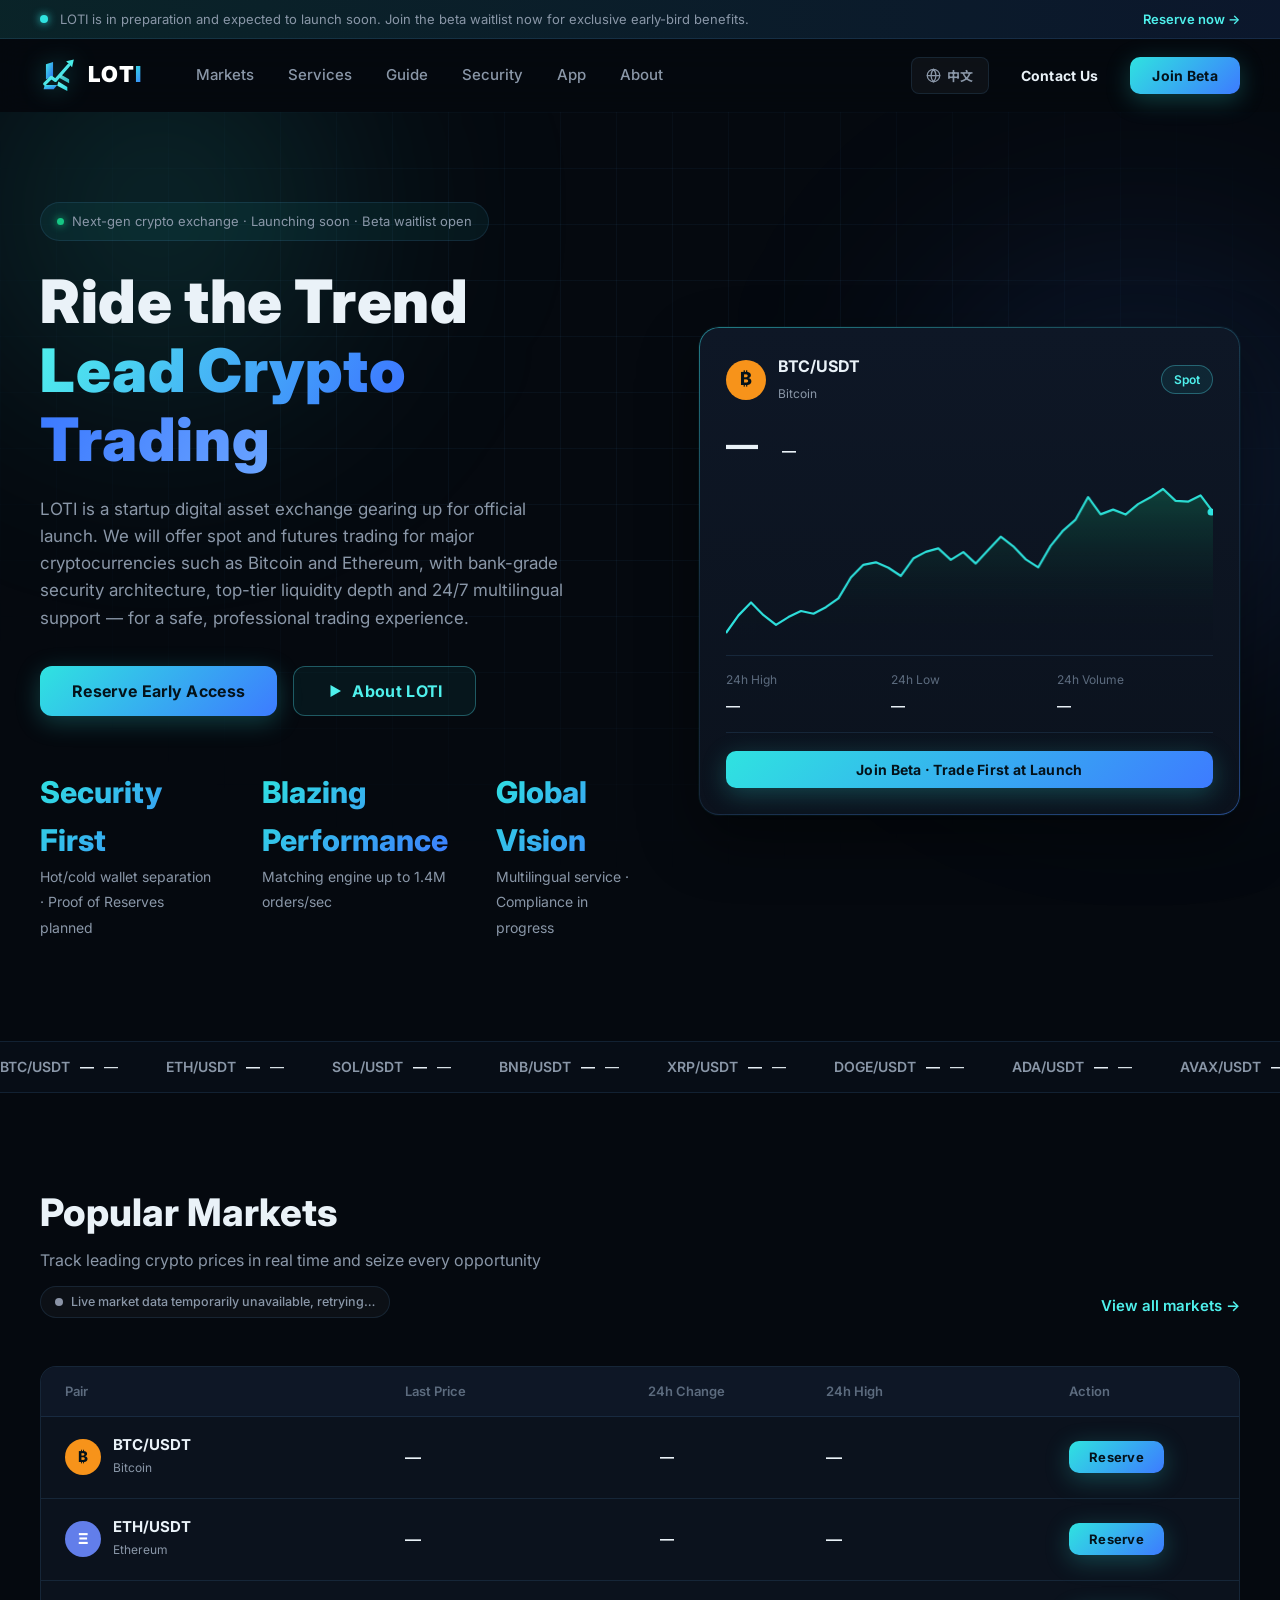
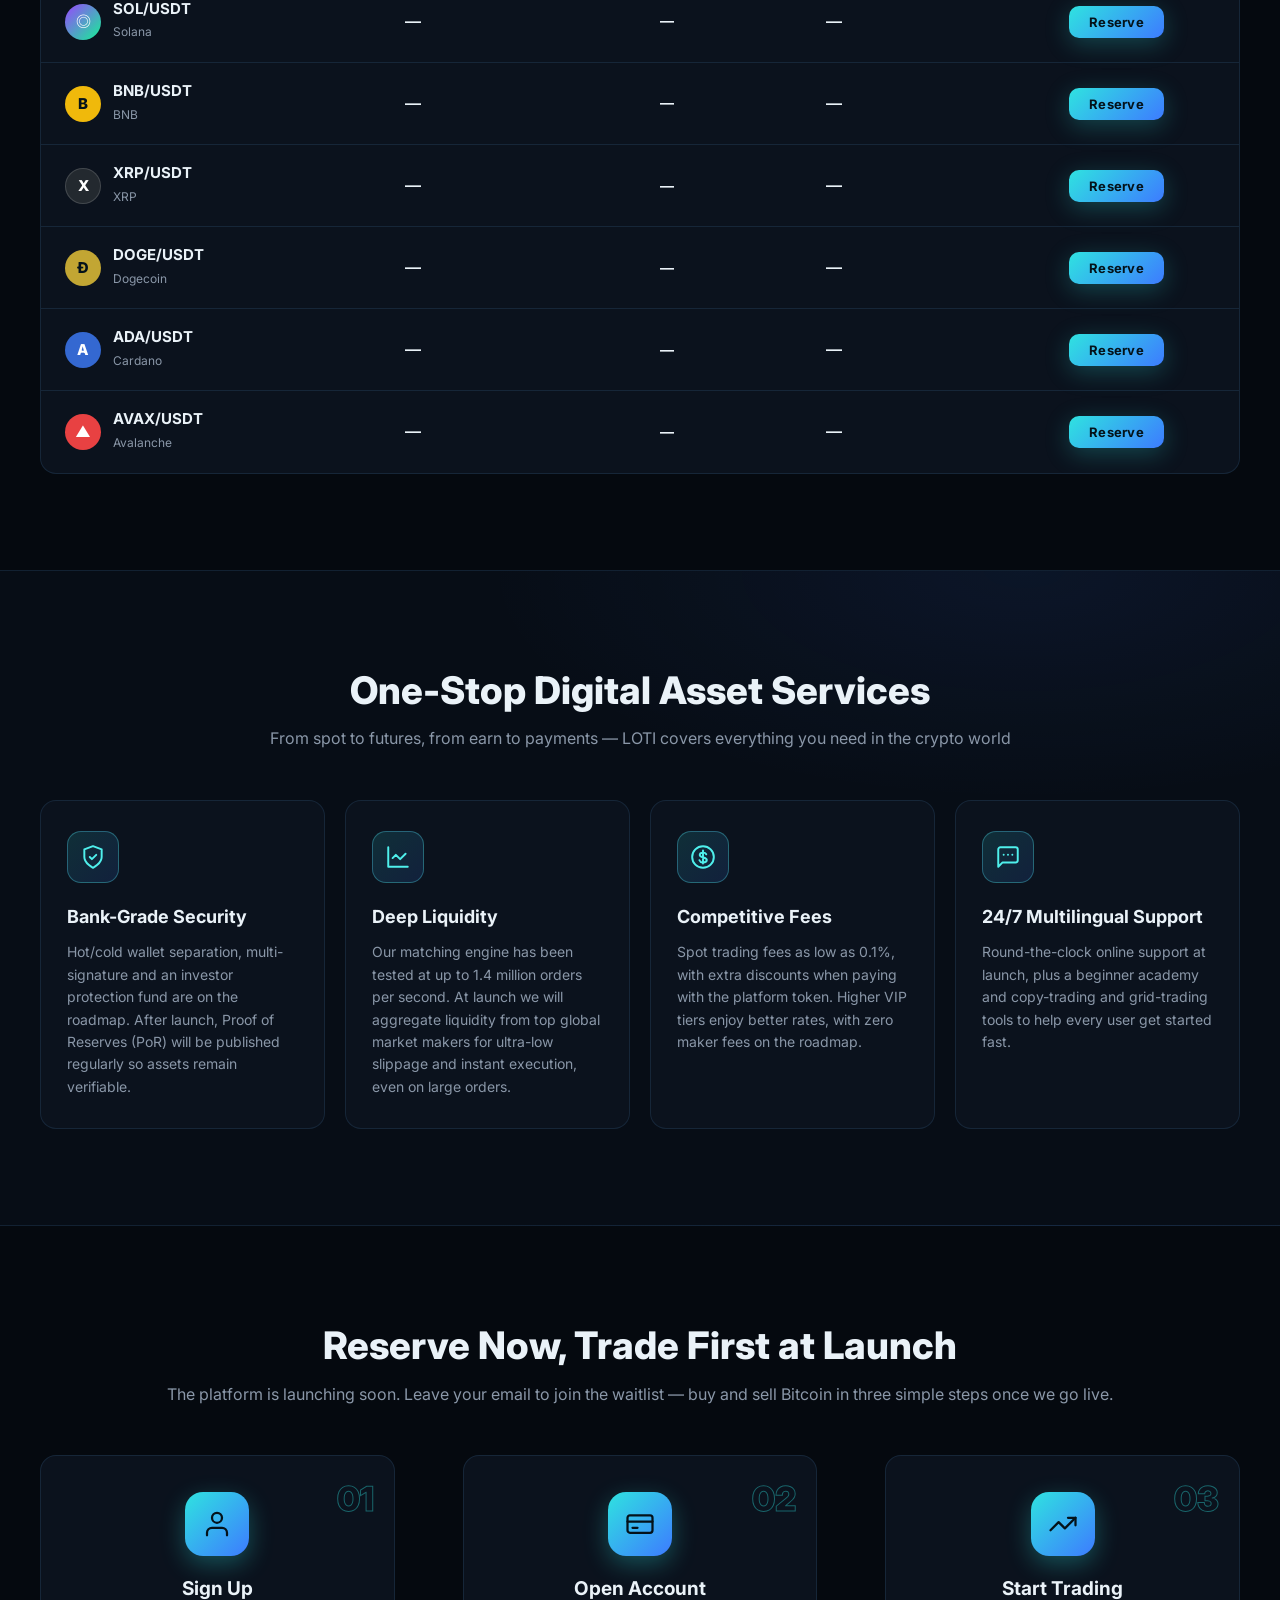
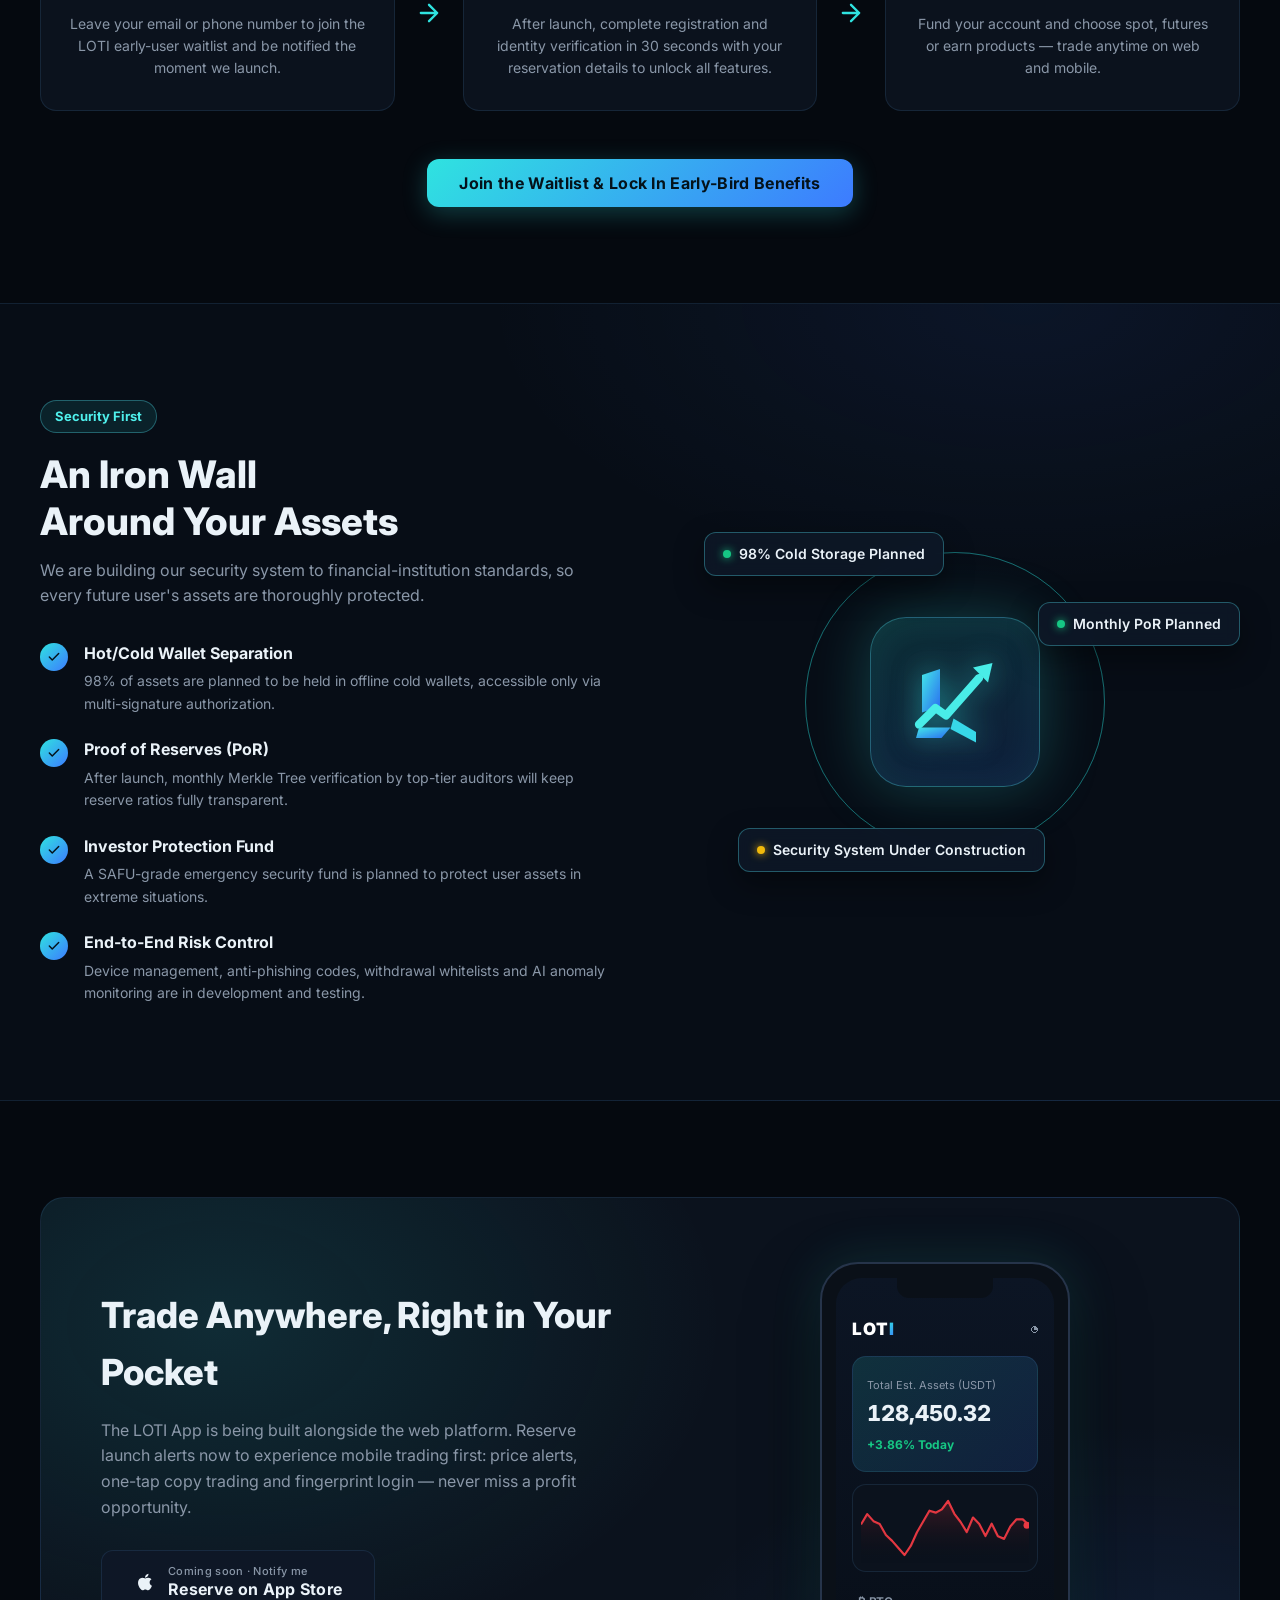
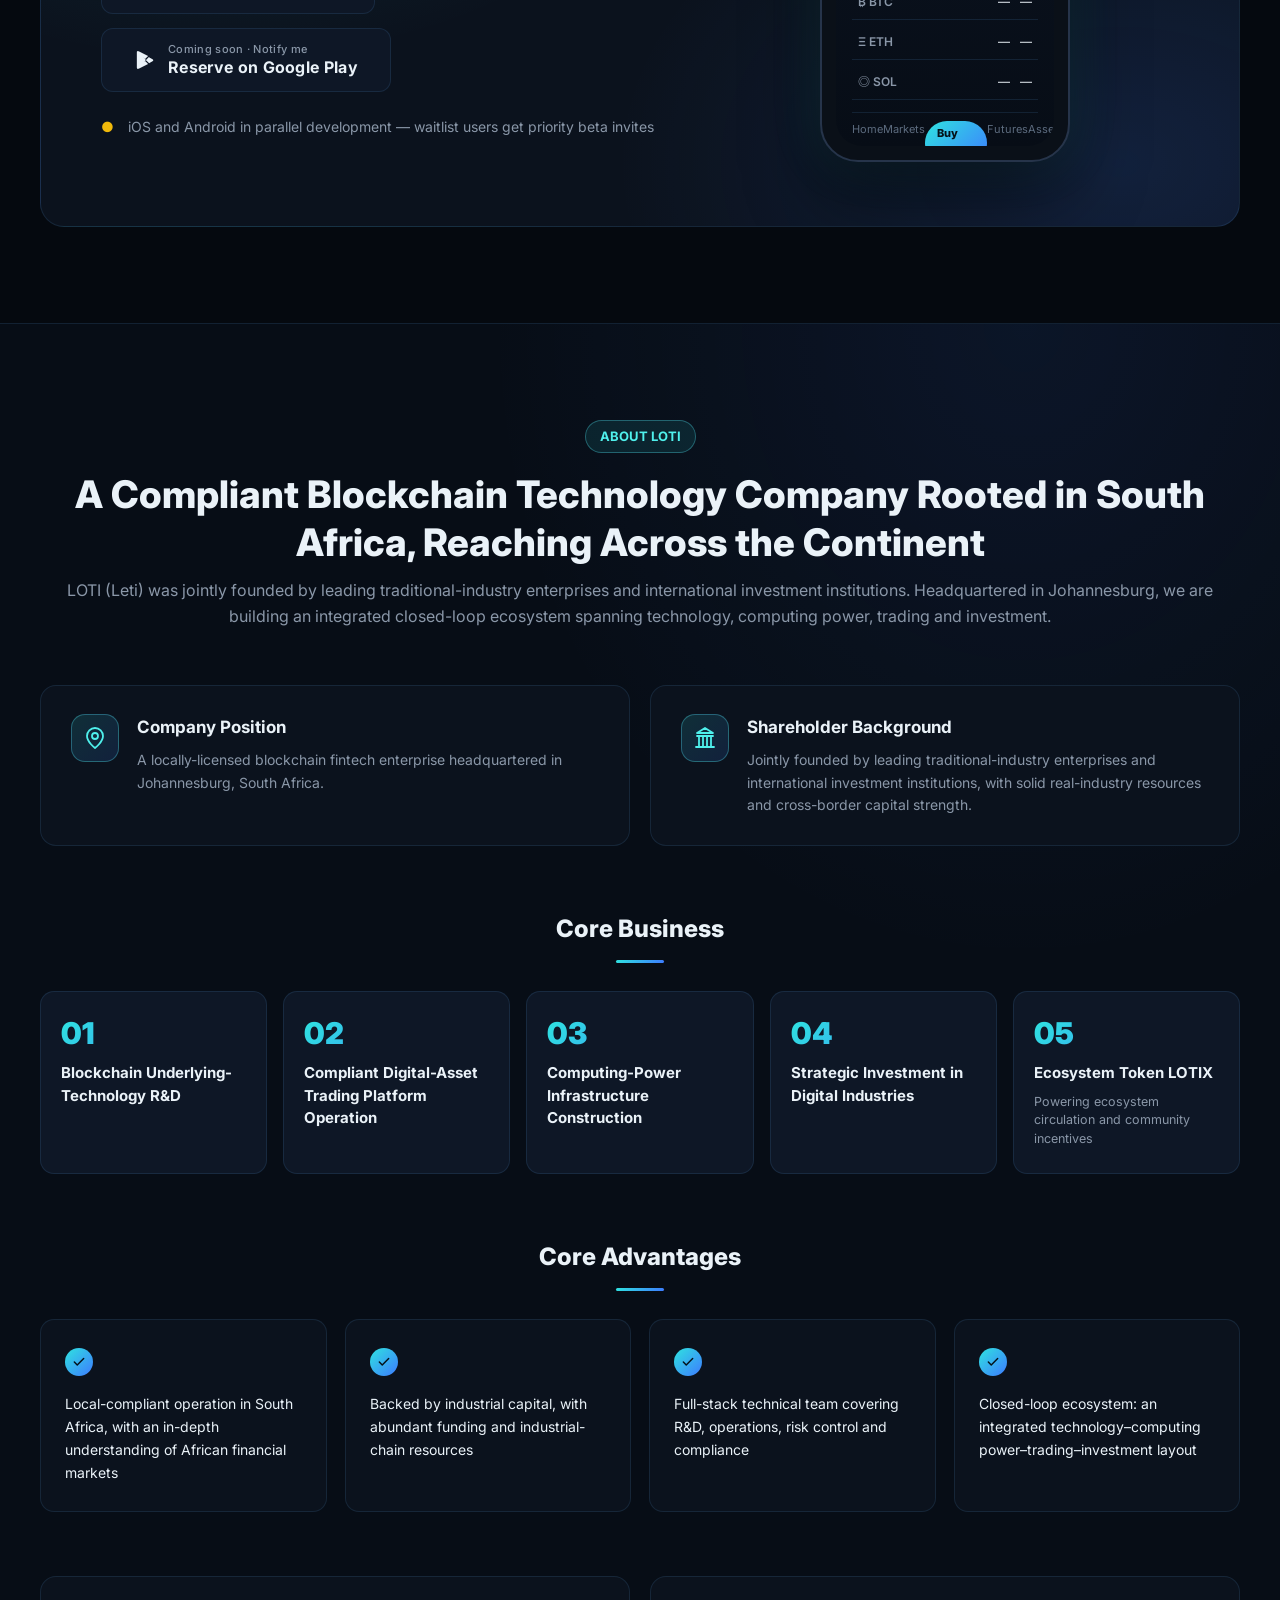
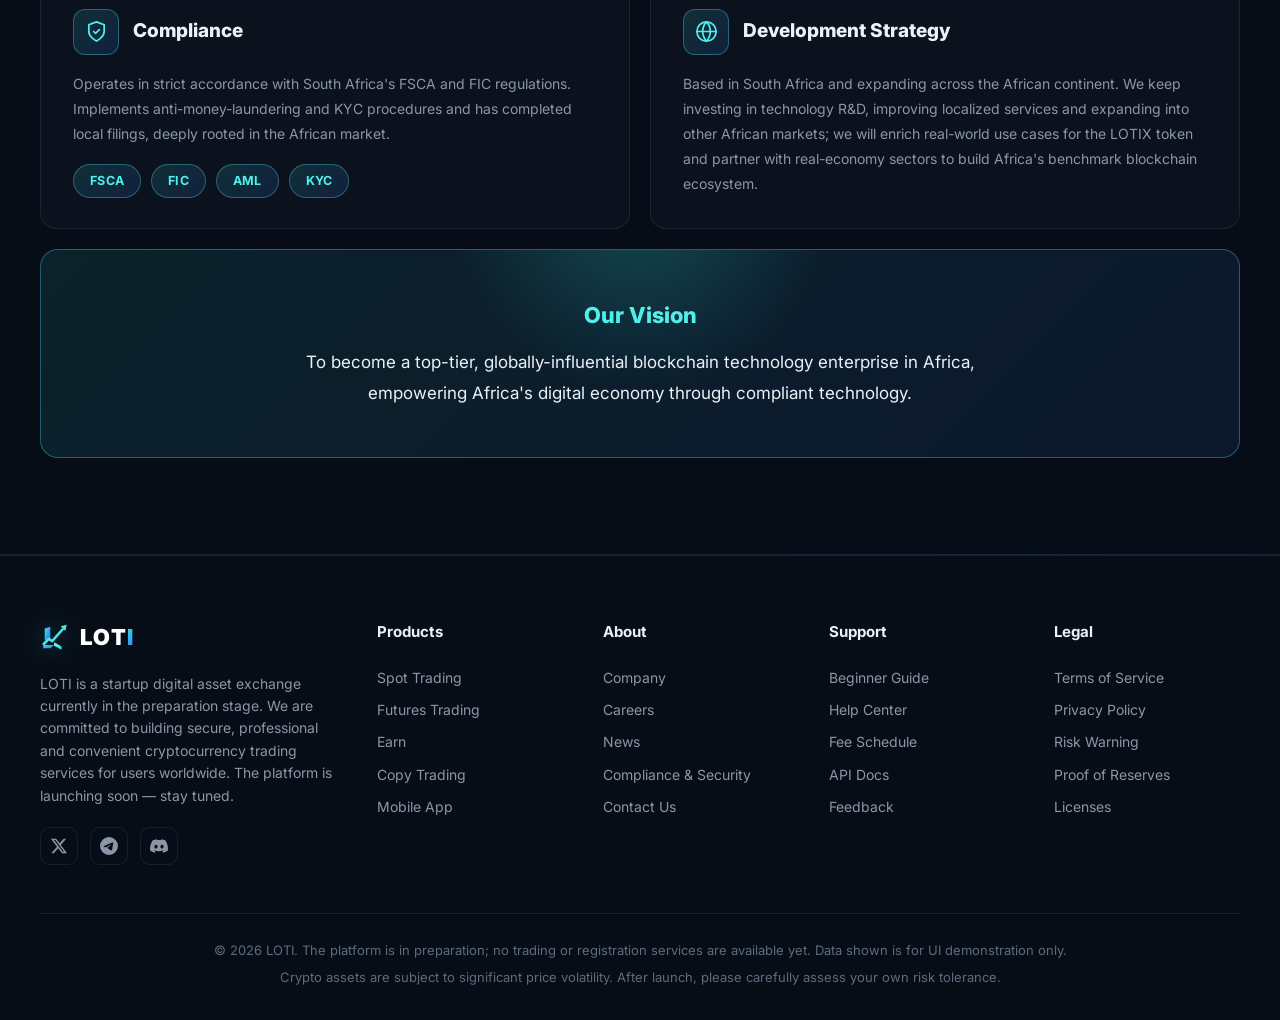
==== commit c0bc3f4c: "feat: 行情全部替换为真实实时数据（Binance 公开 API 主源 + OKX 容灾，真实 K 线，10s 自动刷新），恢复丢失的 i18n 逻辑" ====
--- a/index.html
+++ b/index.html
@@ -145,14 +145,14 @@
               <span class="ticker-tag" data-i18n="ticker_spot">现货</span>
             </div>
             <div class="ticker-price">
-              <span id="heroPrice">$67,238.50</span>
-              <span class="ticker-change up" id="heroChange">+2.34%</span>
+              <span id="heroPrice">&mdash;</span>
+              <span class="ticker-change" id="heroChange">&mdash;</span>
             </div>
             <canvas id="heroChart" width="420" height="160" data-i18n-label="chart_aria" aria-label="BTC 价格走势图"></canvas>
             <div class="ticker-foot">
-              <div><small data-i18n="ticker_high">24h 最高</small><strong id="heroHigh">$68,120.00</strong></div>
-              <div><small data-i18n="ticker_low">24h 最低</small><strong id="heroLow">$65,840.00</strong></div>
-              <div><small data-i18n="ticker_vol">24h 量</small><strong>28,492 BTC</strong></div>
+              <div><small data-i18n="ticker_high">24h 最高</small><strong id="heroHigh">&mdash;</strong></div>
+              <div><small data-i18n="ticker_low">24h 最低</small><strong id="heroLow">&mdash;</strong></div>
+              <div><small data-i18n="ticker_vol">24h 量</small><strong id="heroVol">&mdash;</strong></div>
             </div>
             <button class="btn btn-primary btn-block" type="button" data-i18n="ticker_cta">预约内测 · 上线优先交易</button>
           </div>
@@ -172,6 +172,10 @@
           <div>
             <h2 class="section-title" data-i18n="markets_title">热门市场行情</h2>
             <p class="section-sub" data-i18n="markets_sub">实时追踪主流加密货币价格，把握每一个交易机会</p>
+            <div class="live-source" id="liveSource">
+              <span class="live-dot"></span>
+              <span id="liveSourceText" data-i18n="live_loading">实时行情连接中…</span>
+            </div>
           </div>
           <a href="#" class="section-more" data-i18n="markets_more">查看全部市场 &rarr;</a>
         </div>
@@ -381,9 +385,9 @@
                   <canvas id="phoneChart" width="240" height="90"></canvas>
                 </div>
                 <div class="ph-rows">
-                  <div class="ph-row"><span class="ph-coin">&#8383; BTC</span><span>$67,238</span><span class="up">+2.34%</span></div>
-                  <div class="ph-row"><span class="ph-coin">&Xi; ETH</span><span>$3,512</span><span class="up">+1.82%</span></div>
-                  <div class="ph-row"><span class="ph-coin">&#9678; SOL</span><span>$172.4</span><span class="down">-0.94%</span></div>
+                  <div class="ph-row" data-phsym="BTC"><span class="ph-coin">&#8383; BTC</span><span class="ph-p">&mdash;</span><span class="ph-chg">&mdash;</span></div>
+                  <div class="ph-row" data-phsym="ETH"><span class="ph-coin">&Xi; ETH</span><span class="ph-p">&mdash;</span><span class="ph-chg">&mdash;</span></div>
+                  <div class="ph-row" data-phsym="SOL"><span class="ph-coin">&#9678; SOL</span><span class="ph-p">&mdash;</span><span class="ph-chg">&mdash;</span></div>
                 </div>
                 <div class="ph-nav">
                   <span data-i18n="ph_nav_home">首页</span>
--- a/css/style.css
+++ b/css/style.css
@@ -1029,6 +1029,37 @@
   font-size: 17px;
   line-height: 1.8;
   color: var(--text);
+}
+
+/* 实时行情数据源标识 */
+.live-source {
+  display: inline-flex;
+  align-items: center;
+  gap: 8px;
+  margin-top: 12px;
+  padding: 5px 14px;
+  border-radius: 999px;
+  border: 1px solid var(--border);
+  background: rgba(255, 255, 255, .03);
+  font-size: 12.5px;
+  font-weight: 500;
+  color: var(--muted);
+}
+.live-dot {
+  width: 8px;
+  height: 8px;
+  border-radius: 50%;
+  background: #8a93a6;
+  flex-shrink: 0;
+}
+.live-dot.live {
+  background: #16c784;
+  animation: livePulse 1.8s infinite;
+}
+@keyframes livePulse {
+  0%   { box-shadow: 0 0 0 0 rgba(22, 199, 132, .55); }
+  70%  { box-shadow: 0 0 0 8px rgba(22, 199, 132, 0); }
+  100% { box-shadow: 0 0 0 0 rgba(22, 199, 132, 0); }
 }
 
 /* ---------------- 响应式 ---------------- */
